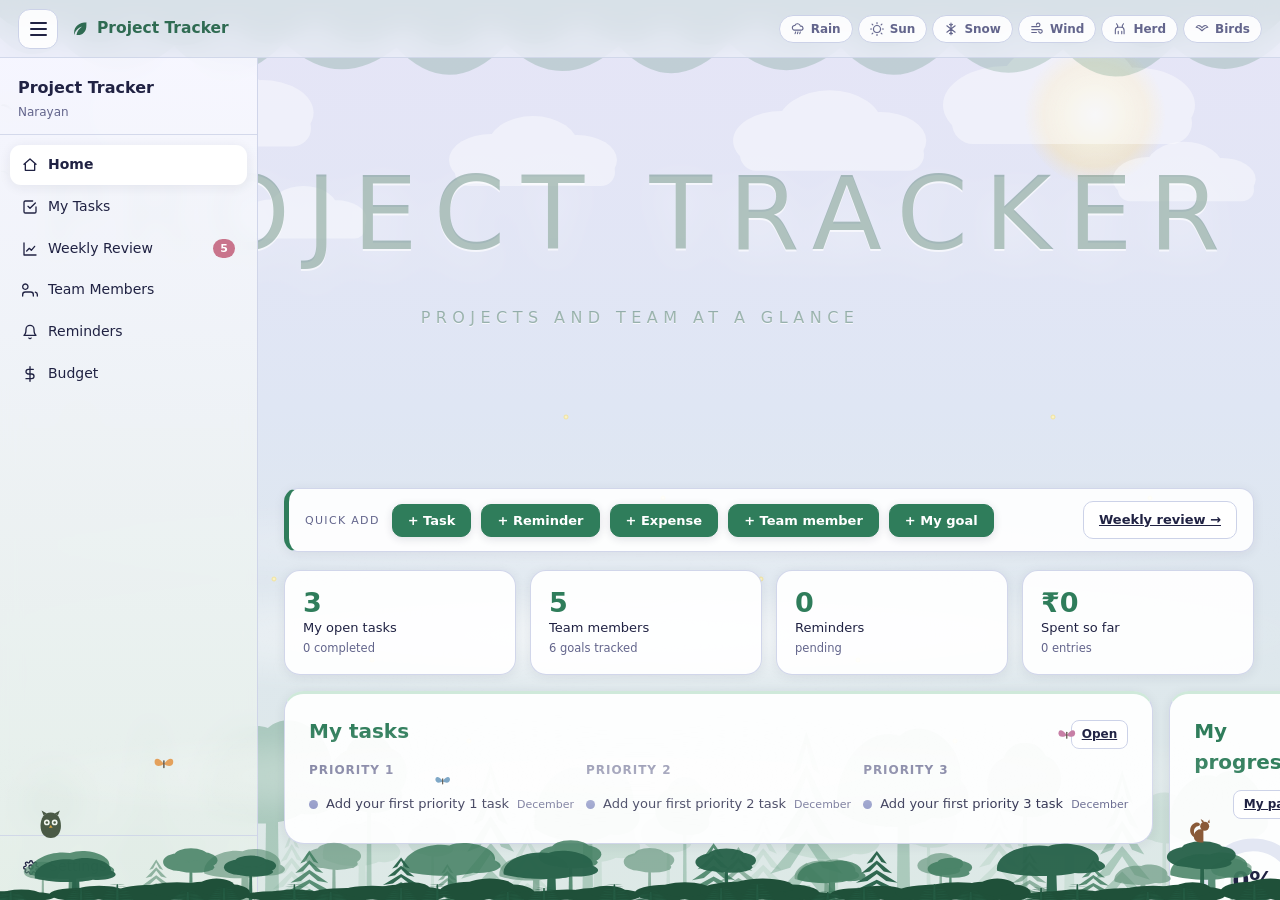
==== index.html @ 63f56897 "Initial commit: project tracker web app Co-Authored-By: Claude Opus 5 <noreply@anthropic.com>" ====
<!DOCTYPE html>
<html lang="en">
<head>
<meta charset="UTF-8">
<meta name="viewport" content="width=device-width, initial-scale=1">
<title>Project Tracker</title>
<link rel="stylesheet" href="style.css">
<link rel="stylesheet" href="sections.css">
<link rel="stylesheet" href="ambience.css">
<link rel="stylesheet" href="enhance.css">
</head>
<body>

<!-- The living forest. Everything inside is drawn by ambience.js -->
<div class="world" id="world" aria-hidden="true"></div>

<!-- The title, lettered across the sky above the treeline -->
<div class="sky-title" id="skytitle" aria-hidden="true">
  <h1 id="sky-h1">Project Tracker</h1>
  <p id="sky-sub"></p>
</div>

<!-- ===== top bar: menu on the left, weather on the right ===== -->
<header class="topbar">
  <button class="burger" id="burger" aria-label="Toggle menu">
    <span></span><span></span><span></span>
  </button>
  <span class="brand">
    <svg width="17" height="17" viewBox="0 0 24 24" fill="currentColor">
      <path d="M21 3C10 3 3 9 3 18c0 1 0 2 .3 3 1-6 5-10 11-12-4 3-7 6-8 12 8 1 14-4 14-13V3z"/>
    </svg>
    Project Tracker
  </span>
  <span class="spacer"></span>
  <div class="fxbar" id="fxbar"></div>
</header>

<!-- ===== full-screen shell: menu on the left, page on the right ===== -->
<div class="shell">
  <aside class="sidebar" id="sidebar"></aside>
  <main id="view" class="view"></main>
</div>
<div class="scrim" id="scrim"></div>

<!-- Near trees, animals and weather — drawn IN FRONT of the pages -->
<div class="foreground" id="foreground" aria-hidden="true"></div>

<script src="ambience.js"></script>
<script src="data.js"></script>
<script src="ui.js"></script>
<script src="xlsx.js"></script>
<script src="importer.js"></script>
<script src="review.js"></script>
<script src="views.js"></script>
<script src="views2.js"></script>
<script src="app.js"></script>
<script src="actions2.js"></script>
<script src="palette.js"></script>
</body>
</html>
---- style.css ----
/* ==========================================================
   Project Tracker — full-screen forest theme
   ========================================================== */

:root{
  /* sky: light purple-blue fading into forest mist */
  --sky-1:  #e6e5f7;
  --sky-2:  #dfe6f4;
  --sky-3:  #dde9e6;
  --bg-2:   #d6dbef;
  --mist:   #eef1fb;
  --card:   #ffffff;
  --ink:    #202243;
  --ink-soft:#63658c;
  --line:   #ccd2e8;
  --accent: #5f53c4;

  --leaf-1:#2f6b52; --leaf-2:#3d8163; --leaf-3:#57a07c; --leaf-4:#7cbb98;

  --shadow: 0 2px 12px rgba(32,34,67,.08);
  --lift:   0 16px 38px rgba(32,34,67,.18);
  --radius: 18px;

  --topbar-h: 58px;
  --rail: 258px;

  /* per-card palettes: bg-a, bg-b, accent */
  --c1a:#e9f6ee; --c1b:#cfe9da; --c1:#2f7d5b;
  --c2a:#e6f3f9; --c2b:#cde6f1; --c2:#256f88;
  --c3a:#fdf1e2; --c3b:#f6dfc4; --c3:#a06a24;
  --c4a:#f0ebfc; --c4b:#ded5f7; --c4:#6249c2;
  --c5a:#fdeaef; --c5b:#f7d5de; --c5:#ad4a64;
  --c6a:#f2f7e3; --c6b:#e2ecc9; --c6:#63792c;
}

*{box-sizing:border-box}
html,body{height:100%}
body{
  margin:0; overflow:hidden;              /* full-screen app: only the page area scrolls */
  font-family:"Segoe UI",system-ui,-apple-system,Arial,sans-serif;
  color:var(--ink); line-height:1.55;
  background:linear-gradient(180deg,var(--sky-1) 0%,var(--sky-2) 45%,var(--sky-3) 100%);
}

/* ==========================================================
   THE WORLD — fixed forest behind everything
   ========================================================== */
.world{position:fixed;inset:0;z-index:0;pointer-events:none;overflow:hidden}

.sunbeam{
  position:absolute;top:-18%;right:6%;width:52vw;height:52vw;border-radius:50%;
  background:radial-gradient(circle,rgba(255,251,225,.62) 0%,rgba(255,247,214,.22) 42%,transparent 68%);
  animation:breathe 15s ease-in-out infinite;
}
@keyframes breathe{0%,100%{opacity:.75;transform:scale(1)}50%{opacity:1;transform:scale(1.06)}}

.wmist{
  position:absolute;left:-30%;width:160%;pointer-events:none;
  background:radial-gradient(closest-side,rgba(255,255,255,.75),transparent 72%);
  filter:blur(9px);
}
.wmist.w1{bottom:16%;height:190px;animation:wdrift 46s linear infinite}
.wmist.w2{bottom:30%;height:130px;opacity:.62;animation:wdrift 66s linear infinite reverse}
.wmist.w3{bottom:5%; height:160px;opacity:.8; animation:wdrift 54s linear infinite reverse}
@keyframes wdrift{0%{transform:translateX(-10%)}100%{transform:translateX(10%)}}

.canopy{position:absolute;top:0;left:0;width:100%;height:190px;animation:hang 19s ease-in-out infinite}
@keyframes hang{0%,100%{transform:translateX(-10px)}50%{transform:translateX(10px)}}

.wtrees{position:absolute;bottom:0;left:0;width:100%;height:min(38vh,300px)}
.wtrees.far {opacity:.24;animation:wsway 23s ease-in-out infinite}
.wtrees.mid {opacity:.34;animation:wsway 17s ease-in-out infinite reverse}
.wtrees.near{opacity:.46;animation:wsway 29s ease-in-out infinite}
@keyframes wsway{0%,100%{transform:translateX(-11px)}50%{transform:translateX(11px)}}

.ff{
  position:absolute;width:6px;height:6px;border-radius:50%;
  background:radial-gradient(circle,#fffbdc 0%,rgba(246,226,132,.7) 45%,transparent 70%);
  animation:wfloat 19s ease-in-out infinite, wglow 4.2s ease-in-out infinite;
}
@keyframes wfloat{
  0%,100%{transform:translate(0,0)}
  25%{transform:translate(30px,-34px)}
  50%{transform:translate(-22px,-62px)}
  75%{transform:translate(-40px,-22px)}
}
@keyframes wglow{0%,100%{opacity:.10}50%{opacity:.95}}

/* ==========================================================
   TOP BAR
   ========================================================== */
.topbar{
  position:relative;z-index:30;height:var(--topbar-h);
  display:flex;align-items:center;gap:14px;padding:0 18px;
  background:rgba(240,242,252,.74);backdrop-filter:blur(12px);
  border-bottom:1px solid rgba(204,210,232,.8);
}
.burger{
  width:40px;height:40px;border-radius:12px;flex:none;
  border:1px solid var(--line);background:rgba(255,255,255,.9);
  display:flex;flex-direction:column;justify-content:center;align-items:center;gap:4px;
  cursor:pointer;transition:transform .18s ease,box-shadow .18s ease;
}
.burger:hover{transform:translateY(-2px);box-shadow:var(--shadow)}
.burger span{display:block;width:17px;height:2px;border-radius:2px;background:var(--ink);transition:transform .25s ease,opacity .25s ease}
.topbar .brand{display:flex;align-items:center;gap:8px;font-weight:700;font-size:15.5px;color:var(--leaf-1)}
.topbar .spacer{flex:1}
.topbar .hint{font-size:12px;color:var(--ink-soft)}
@media(max-width:700px){.topbar .hint{display:none}}

/* ==========================================================
   SHELL — sidebar + scrolling page, filling the viewport
   ========================================================== */
.shell{
  position:relative;z-index:20;
  height:calc(100vh - var(--topbar-h));
  display:flex;min-height:0;
}

.sidebar{
  width:var(--rail);flex:none;
  display:flex;flex-direction:column;min-height:0;
  background:linear-gradient(180deg,rgba(247,247,255,.92) 0%,rgba(228,238,232,.92) 100%);
  backdrop-filter:blur(10px);
  border-right:1px solid rgba(204,210,232,.9);
  transition:margin-left .32s cubic-bezier(.4,0,.2,1);
}
body.rail-hidden .sidebar{margin-left:calc(-1 * var(--rail))}

.sb-head{padding:18px 18px 13px;border-bottom:1px solid rgba(204,210,232,.8)}
.sb-head h2{margin:0;font-size:16px}
.sb-head p{margin:2px 0 0;font-size:12px;color:var(--ink-soft)}
.sb-nav{padding:10px;overflow-y:auto;flex:1;min-height:0}
.sb-label{font-size:11px;letter-spacing:.12em;text-transform:uppercase;color:var(--ink-soft);padding:14px 10px 6px}
.sb-link{
  display:flex;align-items:center;gap:10px;
  padding:9px 12px;border-radius:11px;margin-bottom:2px;
  color:var(--ink);text-decoration:none;font-size:14px;
  transition:background .16s ease,transform .16s ease;
}
.sb-link:hover{background:rgba(255,255,255,.95);transform:translateX(3px)}
.sb-link.active{background:#fff;box-shadow:var(--shadow);font-weight:600}
.sb-dot{width:10px;height:10px;border-radius:50%;flex:none}
.sb-foot{padding:11px;border-top:1px solid rgba(204,210,232,.8);display:flex;flex-wrap:wrap;gap:7px}

.scrim{position:fixed;inset:0;background:rgba(32,34,67,.34);opacity:0;pointer-events:none;
  transition:opacity .28s ease;z-index:25}

/* mobile: sidebar becomes a slide-over drawer */
@media(max-width:1024px){
  .sidebar{
    position:fixed;top:var(--topbar-h);left:0;bottom:0;z-index:60;margin-left:0;
    transform:translateX(-100%);transition:transform .32s cubic-bezier(.4,0,.2,1);
    box-shadow:6px 0 30px rgba(32,34,67,.16);
  }
  body.rail-hidden .sidebar{margin-left:0}
  .sidebar.open{transform:translateX(0)}
  .scrim.open{opacity:1;pointer-events:auto}
}

/* ---- the scrolling page area ---- */
#view{
  flex:1;min-width:0;overflow-y:auto;overflow-x:hidden;
  scroll-behavior:smooth;
}
.page{width:100%;padding:20px 26px 40px}
@media(max-width:700px){.page{padding:16px 14px 32px}}

/* ==========================================================
   FOREST BANNERS — used on every page, not just home
   ========================================================== */
.banner{
  position:relative;overflow:hidden;
  border:1px solid rgba(204,210,232,.9);border-radius:22px;
  box-shadow:var(--shadow);
  background:linear-gradient(170deg,rgba(255,255,255,.86) 0%,rgba(232,240,246,.86) 48%,rgba(224,240,231,.9) 100%);
}
.banner.tall{min-height:min(46vh,380px);display:flex;flex-direction:column;
  justify-content:center;align-items:center;text-align:center;padding:44px 26px 104px}
.banner.strip{padding:26px 28px 76px}

.banner h1{margin:0;font-size:clamp(28px,3.4vw,44px);font-weight:700;letter-spacing:-.01em;position:relative;z-index:6}
.banner .sub{margin:8px 0 0;color:var(--ink-soft);font-size:15px;position:relative;z-index:6}
.banner .pill{
  position:relative;z-index:6;display:inline-block;margin-bottom:13px;
  font-size:11px;letter-spacing:.14em;text-transform:uppercase;
  color:var(--leaf-1);background:rgba(255,255,255,.8);
  border:1px solid #cbe2d6;border-radius:999px;padding:5px 15px;
}
.banner-in{position:relative;z-index:6;display:flex;align-items:center;gap:20px;flex-wrap:wrap}

/* tree layers inside a banner */
.trees{position:absolute;left:0;right:0;bottom:0;width:100%;display:block}
.trees.far {opacity:.28;animation:sway 17s ease-in-out infinite}
.trees.mid {opacity:.50;animation:sway 13s ease-in-out infinite reverse}
.trees.near{opacity:.88;animation:sway 21s ease-in-out infinite}
@keyframes sway{0%,100%{transform:translateX(-8px)}50%{transform:translateX(8px)}}

.mist{position:absolute;left:-25%;width:150%;height:120px;pointer-events:none;
  background:radial-gradient(closest-side,rgba(255,255,255,.85),transparent 72%);filter:blur(6px)}
.mist.m1{bottom:36px;animation:drift 26s linear infinite}
.mist.m2{bottom:104px;height:86px;opacity:.7;animation:drift 38s linear infinite reverse}
@keyframes drift{0%{transform:translateX(-12%)}100%{transform:translateX(12%)}}

.firefly{position:absolute;width:6px;height:6px;border-radius:50%;
  background:radial-gradient(circle,#fff6c4 0%,rgba(246,224,130,.65) 45%,transparent 70%);
  animation:float 14s ease-in-out infinite, glow 3.4s ease-in-out infinite;pointer-events:none}
@keyframes float{0%,100%{transform:translate(0,0)}25%{transform:translate(22px,-26px)}
  50%{transform:translate(-16px,-46px)}75%{transform:translate(-30px,-16px)}}
@keyframes glow{0%,100%{opacity:.15}50%{opacity:.95}}

.leaf{position:absolute;top:-30px;pointer-events:none;opacity:.75;animation:fall linear infinite}
@keyframes fall{0%{transform:translateY(-30px) rotate(0deg);opacity:0}10%{opacity:.8}
  100%{transform:translateY(420px) rotate(420deg);opacity:0}}

/* ==========================================================
   IDENTITY BLOCK (lead / person header)
   ========================================================== */
.lead{
  position:relative;z-index:8;margin-top:-58px;
  background:linear-gradient(135deg,rgba(255,255,255,.96) 0%,rgba(238,247,241,.96) 100%);
  border:1px solid rgba(204,210,232,.9);border-radius:20px;
  box-shadow:var(--lift);padding:22px 26px;
  display:flex;align-items:center;gap:20px;flex-wrap:wrap;
}
.lead .ring{
  width:74px;height:74px;border-radius:50%;flex:none;
  display:flex;align-items:center;justify-content:center;
  background:linear-gradient(140deg,#d9efe3,#b9dfcc);
  color:var(--leaf-1);font-size:25px;font-weight:700;
  box-shadow:inset 0 0 0 5px rgba(255,255,255,.85);
}
.lead .who{flex:1;min-width:200px}
.lead .who h2{margin:0;font-size:26px}
.lead .who p{margin:2px 0 0;color:var(--ink-soft);font-size:14px}
.lead .stat{text-align:center;padding:0 14px}
.lead .stat b{display:block;font-size:25px;color:var(--leaf-1)}
.lead .stat span{font-size:12px;color:var(--ink-soft)}

/* ==========================================================
   SECTION HEAD
   ========================================================== */
.section-head{display:flex;align-items:baseline;gap:12px;margin:26px 0 14px;flex-wrap:wrap}
.section-head h2{margin:0;font-size:20px}
.section-head span{font-size:13px;color:var(--ink-soft)}
.section-head .spacer{flex:1}

/* ==========================================================
   TEAM ROW — five across, filling the width
   ========================================================== */
.team-row{display:grid;grid-template-columns:repeat(5,1fr);gap:16px;align-items:stretch}
@media(max-width:1180px){.team-row{grid-template-columns:repeat(3,1fr)}}
@media(max-width:680px){.team-row{grid-template-columns:repeat(2,1fr)}}

.tcard{
  position:relative;overflow:hidden;
  border:1px solid rgba(255,255,255,.85);border-radius:var(--radius);
  padding:22px 15px 18px;min-height:min(40vh,330px);
  display:flex;flex-direction:column;align-items:center;text-align:center;
  box-shadow:var(--shadow);
  transition:transform .22s cubic-bezier(.4,0,.2,1),box-shadow .22s ease;
}
.tcard:hover{transform:translateY(-7px);box-shadow:var(--lift)}
.tcard .avatar{
  width:54px;height:54px;border-radius:50%;
  display:flex;align-items:center;justify-content:center;
  font-weight:700;font-size:19px;background:rgba(255,255,255,.88);
  box-shadow:0 2px 8px rgba(32,34,67,.10);margin-bottom:11px;
}
.tcard h3{margin:0;font-size:16.5px}
.tcard .role{margin:2px 0 9px;font-size:12.5px;color:var(--ink-soft);min-height:19px}
.tcard .count{font-size:12px;color:var(--ink-soft);margin:0 0 8px}
.tcard .pills{list-style:none;margin:0 0 auto;padding:0;display:flex;flex-wrap:wrap;gap:5px;justify-content:center}
.tcard .pills li{font-size:11px;padding:3px 9px;border-radius:999px;
  background:rgba(255,255,255,.82);border:1px solid rgba(255,255,255,.9)}
.tcard .wm{position:absolute;right:-14px;bottom:-14px;opacity:.13;pointer-events:none}

/* card palettes */
.p1{background:linear-gradient(160deg,var(--c1a),var(--c1b))} .p1 .avatar,.p1 .accent{color:var(--c1)}
.p2{background:linear-gradient(160deg,var(--c2a),var(--c2b))} .p2 .avatar,.p2 .accent{color:var(--c2)}
.p3{background:linear-gradient(160deg,var(--c3a),var(--c3b))} .p3 .avatar,.p3 .accent{color:var(--c3)}
.p4{background:linear-gradient(160deg,var(--c4a),var(--c4b))} .p4 .avatar,.p4 .accent{color:var(--c4)}
.p5{background:linear-gradient(160deg,var(--c5a),var(--c5b))} .p5 .avatar,.p5 .accent{color:var(--c5)}
.p6{background:linear-gradient(160deg,var(--c6a),var(--c6b))} .p6 .avatar,.p6 .accent{color:var(--c6)}
.p1 .go-btn{--btn:var(--c1)} .p2 .go-btn{--btn:var(--c2)} .p3 .go-btn{--btn:var(--c3)}
.p4 .go-btn{--btn:var(--c4)} .p5 .go-btn{--btn:var(--c5)} .p6 .go-btn{--btn:var(--c6)}
.p1 .ring{background:linear-gradient(140deg,var(--c1a),var(--c1b));color:var(--c1)}
.p2 .ring{background:linear-gradient(140deg,var(--c2a),var(--c2b));color:var(--c2)}
.p3 .ring{background:linear-gradient(140deg,var(--c3a),var(--c3b));color:var(--c3)}
.p4 .ring{background:linear-gradient(140deg,var(--c4a),var(--c4b));color:var(--c4)}
.p5 .ring{background:linear-gradient(140deg,var(--c5a),var(--c5b));color:var(--c5)}
.p6 .ring{background:linear-gradient(140deg,var(--c6a),var(--c6b));color:var(--c6)}

/* ============ button with circular splash on the arrow ============ */
.go-btn{
  --btn:var(--accent);margin-top:13px;
  display:inline-flex;align-items:center;gap:9px;
  border:1px solid rgba(255,255,255,.9);background:rgba(255,255,255,.85);
  color:var(--btn);font-weight:600;font-size:13px;
  padding:8px 8px 8px 16px;border-radius:999px;cursor:pointer;font-family:inherit;
  transition:background .2s ease,transform .2s ease,box-shadow .2s ease;
}
.go-btn .arrow{position:relative;width:26px;height:26px;flex:none;
  display:flex;align-items:center;justify-content:center;border-radius:50%}
.go-btn .arrow::before{
  content:"";position:absolute;inset:0;border-radius:50%;background:var(--btn);
  transform:scale(0);opacity:0;
  transition:transform .34s cubic-bezier(.34,1.56,.64,1),opacity .28s ease;
}
.go-btn .arrow svg{position:relative;z-index:2;transition:transform .28s ease,stroke .28s ease}

.tcard:hover .go-btn,.pcard:hover .go-btn,.lead:hover .go-btn{background:#fff;box-shadow:0 4px 14px rgba(32,34,67,.16)}
.tcard:hover .go-btn .arrow::before,.pcard:hover .go-btn .arrow::before,
.lead:hover .go-btn .arrow::before,.go-btn:hover .arrow::before{transform:scale(1);opacity:1}
.tcard:hover .go-btn .arrow svg,.pcard:hover .go-btn .arrow svg,
.lead:hover .go-btn .arrow svg,.go-btn:hover .arrow svg{stroke:#fff;transform:translateX(2px)}

/* ==========================================================
   BUTTONS
   ========================================================== */
.btn{
  font-family:inherit;font-size:13px;font-weight:600;padding:8px 15px;border-radius:10px;
  cursor:pointer;border:1px solid var(--line);background:rgba(255,255,255,.92);color:var(--ink);
  transition:transform .16s ease,box-shadow .16s ease,background .16s ease;
}
.btn:hover{transform:translateY(-2px);box-shadow:var(--shadow)}
.btn.primary{background:var(--accent);border-color:var(--accent);color:#fff}
.btn.leaf{background:var(--leaf-1);border-color:var(--leaf-1);color:#fff}
.btn.tiny{font-size:12px;padding:4px 10px;border-radius:8px}
.btn.danger{color:#b03a55;border-color:#f0d3db}
.btn.danger:hover{background:#fdeef2}

/* ==========================================================
   PROJECT CARDS
   ========================================================== */
.proj-grid{display:grid;grid-template-columns:repeat(auto-fill,minmax(290px,1fr));gap:16px;align-items:stretch}

.pcard{
  position:relative;overflow:hidden;
  border:1px solid rgba(255,255,255,.85);border-radius:var(--radius);
  padding:20px;box-shadow:var(--shadow);min-height:210px;
  display:flex;flex-direction:column;
  transition:transform .22s cubic-bezier(.4,0,.2,1),box-shadow .22s ease;
}
.pcard:hover{transform:translateY(-5px);box-shadow:var(--lift)}
.pcard h3{margin:0 0 3px;font-size:17px}
.pcard .loc{margin:0 0 11px;font-size:12.5px;color:var(--ink-soft)}
.pcard .obj{font-size:13.5px;color:var(--ink-soft);margin:0 0 12px;flex:1}
.pcard .foot{display:flex;align-items:center;gap:8px;flex-wrap:wrap;margin-top:auto}
.pcard .wm{position:absolute;right:-18px;bottom:-18px;opacity:.10;pointer-events:none}

/* ==========================================================
   PROJECT DETAIL — two columns so the space is used
   ========================================================== */
.detail-grid{display:grid;grid-template-columns:1.55fr 1fr;gap:16px;align-items:start}
@media(max-width:900px){.detail-grid{grid-template-columns:1fr}}

.panel{
  background:rgba(255,255,255,.94);border:1px solid rgba(204,210,232,.9);
  border-radius:20px;box-shadow:var(--shadow);padding:22px 24px;
}
.panel > h3{margin:0 0 14px;font-size:15px;letter-spacing:.02em}

.field{margin-top:18px}
.field:first-child{margin-top:0}
.field > label{display:block;font-size:11px;letter-spacing:.12em;text-transform:uppercase;
  color:var(--ink-soft);margin-bottom:6px}
.field .box{background:var(--mist);border:1px solid var(--line);border-radius:12px;
  padding:12px 14px;font-size:14.5px;min-height:44px}

/* tasks */
.task{display:flex;align-items:flex-start;gap:11px;background:var(--mist);
  border:1px solid var(--line);border-radius:12px;padding:10px 12px;margin-bottom:8px;
  transition:background .18s ease}
.task:hover{background:#fff}
.task input[type=checkbox]{margin-top:4px;width:17px;height:17px;accent-color:var(--leaf-2);cursor:pointer;flex:none}
.task .txt{flex:1;font-size:14px}
.task.done .txt{text-decoration:line-through;color:var(--ink-soft)}
.task .x{border:none;background:none;color:var(--ink-soft);cursor:pointer;font-size:17px;line-height:1;padding:2px 4px}
.task .x:hover{color:#b03a55}

/* progress bar */
.bar{height:8px;border-radius:99px;background:#e3e7f3;overflow:hidden;margin:4px 0 2px}
.bar i{display:block;height:100%;border-radius:99px;
  background:linear-gradient(90deg,var(--leaf-3),var(--leaf-1));transition:width .5s cubic-bezier(.4,0,.2,1)}

/* status */
.status{display:inline-block;font-size:12px;padding:3px 12px;border-radius:999px;
  border:1px solid var(--line);background:var(--mist);color:var(--ink-soft)}
.status.s-on{background:#e7f6ee;color:#1f7a55;border-color:#c8e8d7}
.status.s-risk{background:#fff4e3;color:#96660f;border-color:#f2dfbe}
.status.s-hold{background:#fdeaef;color:#a9455f;border-color:#f4d2dc}
.status.s-plan{background:#eceff9;color:#5a63a0;border-color:#d8ddf0}
.status.s-done{background:#eaf1fb;color:#2f6398;border-color:#d2e0f2}
select.status-sel{font-family:inherit;font-size:13px;padding:7px 11px;border-radius:10px;
  border:1px solid var(--line);background:#fff;color:var(--ink);cursor:pointer}

/* ==========================================================
   EDITABLE TEXT
   ========================================================== */
[data-edit]{border-radius:7px;outline:none;cursor:text;
  transition:background .16s ease,box-shadow .16s ease}
[data-edit]:hover{background:rgba(255,255,255,.75);box-shadow:0 0 0 3px rgba(255,255,255,.75)}
[data-edit]:focus{background:#fff;box-shadow:0 0 0 2px var(--accent)}
[data-edit]:empty::before{content:attr(data-ph);color:#a0a3c4}

.editnote{display:inline-flex;align-items:center;gap:7px;font-size:12px;color:var(--ink-soft);
  background:rgba(255,255,255,.8);border:1px solid var(--line);padding:5px 12px;border-radius:999px}

/* ==========================================================
   ANIMATIONS
   ========================================================== */
.view{animation:viewIn .42s cubic-bezier(.22,.9,.3,1) both}
@keyframes viewIn{from{opacity:0;transform:translateY(16px) scale(.99)}to{opacity:1;transform:none}}
.reveal{animation:revealUp .55s cubic-bezier(.22,.9,.3,1) both}
@keyframes revealUp{from{opacity:0;transform:translateY(22px)}to{opacity:1;transform:none}}
.pop{animation:popIn .34s cubic-bezier(.34,1.56,.64,1) both}
@keyframes popIn{from{opacity:0;transform:scale(.94)}to{opacity:1;transform:none}}
.view-out{animation:viewOut .2s ease both}
@keyframes viewOut{to{opacity:0;transform:translateY(-10px) scale(.99)}}

@media (prefers-reduced-motion: reduce){*{animation:none!important;transition:none!important}}

/* ==========================================================
   MISC
   ========================================================== */
.crumb{font-size:13px;color:var(--ink-soft);margin:0 0 14px}
.crumb a{color:var(--accent);text-decoration:none}
.crumb a:hover{text-decoration:underline}
.empty{border:1.5px dashed var(--line);border-radius:var(--radius);
  background:rgba(255,255,255,.6);padding:30px;text-align:center;color:var(--ink-soft);font-size:14px}
.foot{margin-top:32px;padding-top:14px;border-top:1px solid rgba(204,210,232,.8);
  font-size:12.5px;color:var(--ink-soft);text-align:center}
.row{display:flex;gap:10px;flex-wrap:wrap;align-items:center}

/* thin scrollbar that suits the theme */
#view::-webkit-scrollbar,.sb-nav::-webkit-scrollbar{width:10px}
#view::-webkit-scrollbar-thumb,.sb-nav::-webkit-scrollbar-thumb{
  background:rgba(95,140,118,.38);border-radius:99px;border:3px solid transparent;background-clip:content-box}
#view::-webkit-scrollbar-thumb:hover,.sb-nav::-webkit-scrollbar-thumb:hover{background:rgba(95,140,118,.62);background-clip:content-box}
#view::-webkit-scrollbar-track,.sb-nav::-webkit-scrollbar-track{background:transparent}
---- sections.css ----
/* ==========================================================
   Project Tracker — styles for My Tasks, Team, Reminders,
   Budget, Settings and the storage warning.
   Loaded after style.css.
   ========================================================== */

/* ---------- warning banner ---------- */
.warnbar{
  position:fixed;left:0;right:0;bottom:0;z-index:999;
  display:flex;align-items:flex-start;gap:14px;padding:14px 18px;
  background:linear-gradient(180deg,#fff3f5,#ffe6ec);
  border-top:2px solid #e08099;
  box-shadow:0 -8px 26px rgba(32,34,67,.16);
  font-size:13.5px;color:#7d2740;
}
.wb-icon{font-size:20px;line-height:1;flex:none}
.wb-text{flex:1;line-height:1.5}
.wb-x{border:none;background:none;font-size:22px;line-height:1;cursor:pointer;color:#a9455f;padding:0 6px}
body.has-warn .shell{height:calc(100vh - var(--topbar-h) - 92px)}

.errbar{
  position:fixed;left:0;right:0;bottom:0;z-index:1000;
  display:flex;align-items:flex-start;gap:14px;padding:14px 18px;
  background:linear-gradient(180deg,#fff6ea,#ffeed6);
  border-top:2px solid #d9a25c;
  box-shadow:0 -8px 26px rgba(32,34,67,.16);
  font-size:13.5px;color:#7a5216;
}
.errbar .wb-x{color:#8a5c1b}

.warn-inline{color:#a9455f;background:#fdeef2;border:1px solid #f4d2dc;
  border-radius:10px;padding:10px 12px;font-size:13px;margin:12px 0 0}
.ok-inline{color:#1f7a55;background:#e7f6ee;border:1px solid #c8e8d7;
  border-radius:10px;padding:10px 12px;font-size:13px;margin:12px 0 0}

/* ---------- summary tiles ---------- */
.tiles{display:grid;grid-template-columns:repeat(auto-fit,minmax(190px,1fr));gap:14px;margin:16px 0 4px}
.tile{
  background:rgba(255,255,255,.92);border:1px solid rgba(204,210,232,.9);
  border-radius:16px;padding:16px 18px;box-shadow:var(--shadow);
  text-decoration:none;color:inherit;display:block;
  transition:transform .18s ease,box-shadow .18s ease;
}
a.tile:hover{transform:translateY(-4px);box-shadow:var(--lift)}
.tile b{display:block;font-size:27px;color:var(--leaf-1);line-height:1.15}
.tile span{display:block;font-size:13px;color:var(--ink)}
.tile em{display:block;font-style:normal;font-size:11.5px;color:var(--ink-soft);margin-top:2px}

/* ---------- home summary panels ---------- */
.summary-grid{display:grid;grid-template-columns:1.4fr 1fr 1fr;gap:16px;margin-top:16px;align-items:start}
@media(max-width:1100px){.summary-grid{grid-template-columns:1fr 1fr}}
@media(max-width:760px){.summary-grid{grid-template-columns:1fr}}

.mini-cols{display:grid;grid-template-columns:repeat(3,1fr);gap:12px}
@media(max-width:620px){.mini-cols{grid-template-columns:1fr}}
.mini-col h4{margin:0 0 8px;font-size:12px;letter-spacing:.08em;text-transform:uppercase;color:var(--ink-soft)}
.mini-row{display:flex;align-items:center;gap:8px;padding:7px 0;
  border-bottom:1px dashed rgba(204,210,232,.8);font-size:13px}
.mini-row:last-child{border-bottom:none}
.mini-row .t{flex:1;min-width:0;overflow:hidden;text-overflow:ellipsis;white-space:nowrap}
.mini-row .m{font-size:11px;color:var(--ink-soft);flex:none}
.dot{width:9px;height:9px;border-radius:50%;flex:none;background:#b9c0d8}
.dot.s-on{background:#3d9c73}
.dot.s-plan{background:#8b93c4}
.dot.s-done{background:#4f86c0}
.dot.s-risk{background:#d2a13f}
.muted{color:var(--ink-soft);font-size:13px}

/* ==========================================================
   FIX: decoration must never intercept clicks.
   The tree silhouettes sit over the button row inside a strip
   banner, which made "+ Add ..." buttons unclickable.
   ========================================================== */
.trees,.canopy,.wtrees,.mist,.leaf,.firefly,.ff,.sunbeam,.wmist,.wm{
  pointer-events:none !important;
}
.banner-in{position:relative;z-index:8}
.banner .btn,
.banner .go-btn,
.banner select,
.banner input,
.banner a,
.banner [data-edit]{position:relative;z-index:9}

/* ==========================================================
   A COLOUR PER PAGE
   Each page sets --pg (accent) and --pg-a/--pg-b (banner wash).
   ========================================================== */
.page{--pg:#2f7d5b;--pg-a:#e9f6ee;--pg-b:#cfe9da}
.page.t-home  {--pg:#2f7d5b;--pg-a:#e9f6ee;--pg-b:#cfe9da}  /* forest green */
.page.t-tasks {--pg:#a06a24;--pg-a:#fdf3e6;--pg-b:#f6e0c8}  /* amber  */
.page.t-team  {--pg:#256f88;--pg-a:#e7f4fa;--pg-b:#cde7f2}  /* teal   */
.page.t-rem   {--pg:#6249c2;--pg-a:#f1ecfc;--pg-b:#ded5f7}  /* violet */
.page.t-budget{--pg:#ad4a64;--pg-a:#fdecf0;--pg-b:#f7d7df}  /* rose   */
.page.t-set   {--pg:#63792c;--pg-a:#f3f8e6;--pg-b:#e3edcb}  /* olive  */

.page .banner{
  background:linear-gradient(170deg,rgba(255,255,255,.9) 0%,
             var(--pg-a) 46%, var(--pg-b) 100%);
}
.page .banner h1{color:var(--pg)}
.page .banner .pill{color:var(--pg);border-color:var(--pg-b)}
.page .tile b{color:var(--pg)}
.page .section-head h2{color:var(--pg)}
.page .stat b{color:var(--pg)}
.page .bar i{background:linear-gradient(90deg,var(--pg-b),var(--pg))}
.page .panel{border-top:3px solid var(--pg-b)}

/* ==========================================================
   TOOLBAR — the action row under every banner.
   Deliberately kept out of the banner so no decoration can
   ever sit over the buttons.
   ========================================================== */
.toolbar{
  display:flex;align-items:center;gap:10px;flex-wrap:wrap;
  margin:14px 0 18px;padding:12px 16px;
  background:rgba(255,255,255,.9);
  border:1px solid rgba(204,210,232,.9);
  border-left:5px solid var(--pg);
  border-radius:14px;box-shadow:var(--shadow);
  position:relative;z-index:12;
}
.toolbar .spacer{flex:1}
.tb-label{font-size:11px;letter-spacing:.12em;text-transform:uppercase;
  color:var(--ink-soft);margin-right:2px}

/* the page-coloured action button */
.btn.go{
  background:var(--pg);border-color:var(--pg);color:#fff;
  box-shadow:0 2px 8px rgba(32,34,67,.14);
}
.btn.go:hover{filter:brightness(1.08);transform:translateY(-2px)}

/* newly created rows glow briefly so they are easy to spot */
.flash{animation:flashIn 2.1s ease-out both}
@keyframes flashIn{
  0%   {background:#fff6cf;box-shadow:0 0 0 3px #f0dd94}
  60%  {background:#fffdf3;box-shadow:0 0 0 3px rgba(240,221,148,.35)}
  100% {background:inherit;box-shadow:none}
}

/* newly created rows glow briefly so they are easy to spot */
.flash{animation:flashIn 2.1s ease-out both}
@keyframes flashIn{
  0%   {background:#fff6cf;box-shadow:0 0 0 3px #f0dd94}
  60%  {background:#fffdf3;box-shadow:0 0 0 3px rgba(240,221,148,.35)}
  100% {background:inherit;box-shadow:none}
}

/* ---------- avatar ring + stat, used inside banners ---------- */
.ring{
  width:72px;height:72px;border-radius:50%;flex:none;
  display:flex;align-items:center;justify-content:center;
  font-size:24px;font-weight:700;
  background:linear-gradient(140deg,#d9efe3,#b9dfcc);color:var(--leaf-1);
  box-shadow:inset 0 0 0 5px rgba(255,255,255,.85);
}
.stat{text-align:center;padding:0 14px;flex:none}
.stat b{display:block;font-size:25px;line-height:1.2;color:var(--leaf-1)}
.stat span{display:block;font-size:12px;color:var(--ink-soft)}

/* ---------- donut meter ---------- */
.donut{flex:none}
.donut-arc{transition:stroke-dashoffset .7s cubic-bezier(.4,0,.2,1)}

/* ---------- My Tasks: three priority columns ---------- */
.cols{display:grid;grid-template-columns:repeat(3,1fr);gap:16px;margin-top:18px;align-items:start}
@media(max-width:980px){.cols{grid-template-columns:1fr}}

.col{border:1px solid rgba(255,255,255,.85);border-radius:20px;
  box-shadow:var(--shadow);overflow:hidden;display:flex;flex-direction:column}
.col-head{display:flex;align-items:center;gap:10px;padding:16px 18px;
  background:rgba(255,255,255,.55);border-bottom:1px solid rgba(255,255,255,.9)}
.col-head h3{margin:0;font-size:16px}
.col-head p{margin:2px 0 0;font-size:12px;color:var(--ink-soft)}
.col-head .btn{margin-left:auto}
.col-body{padding:14px;display:flex;flex-direction:column;gap:10px;min-height:120px}

.task-card{
  background:rgba(255,255,255,.94);border:1px solid rgba(204,210,232,.85);
  border-radius:14px;padding:12px 13px;box-shadow:0 1px 5px rgba(32,34,67,.06);
  transition:transform .18s ease,box-shadow .18s ease,opacity .25s ease;
}
.task-card:hover{transform:translateY(-3px);box-shadow:var(--shadow)}
.task-card.is-done{opacity:.62}
.task-card.is-done .tc-name{text-decoration:line-through;color:var(--ink-soft)}
.tc-top,.tc-bot{display:flex;align-items:center;gap:7px;flex-wrap:wrap}
.tc-bot{margin-top:9px}
.tc-name{margin:9px 0 0;font-size:14.5px;line-height:1.4}
.tc-top .spacer,.tc-bot .spacer{flex:1}

.mini-sel{font-family:inherit;font-size:11.5px;padding:3px 7px;border-radius:8px;
  border:1px solid var(--line);background:#fff;color:var(--ink-soft);cursor:pointer;max-width:120px}
.x{border:none;background:none;color:var(--ink-soft);cursor:pointer;
  font-size:17px;line-height:1;padding:2px 5px;border-radius:6px}
.x:hover{color:#b03a55;background:#fdeef2}

/* ---------- check-ins ---------- */
.checkin-open{border-left:5px solid var(--leaf-2)}
details.past{background:rgba(255,255,255,.9);border:1px solid rgba(204,210,232,.9);
  border-radius:14px;padding:12px 16px;margin-bottom:10px;box-shadow:var(--shadow)}
details.past summary{cursor:pointer;font-size:14px;list-style:none;
  display:flex;gap:10px;align-items:baseline}
details.past summary::-webkit-details-marker{display:none}
details.past summary::before{content:"\25B8";color:var(--ink-soft);display:inline-block;transition:transform .2s ease}
details.past[open] summary::before{transform:rotate(90deg)}
details.past[open]{padding-bottom:18px}

/* ---------- performance notes ---------- */
.panel.good{border-left:5px solid #3d9c73}
.panel.bad{border-left:5px solid #c9748c}
.note-row{display:flex;align-items:flex-start;gap:11px;background:var(--mist);
  border:1px solid var(--line);border-radius:12px;padding:10px 12px;margin-bottom:8px}
.note-row .when{font-size:11px;color:var(--ink-soft);flex:none;padding-top:3px;min-width:74px}
.note-row .txt{flex:1;font-size:14px;min-height:20px}

.comment{display:flex;align-items:flex-start;gap:10px;background:var(--mist);
  border:1px solid var(--line);border-radius:12px;padding:9px 11px;margin-bottom:7px}
.comment .when{font-size:11px;color:var(--ink-soft);flex:none;padding-top:3px;min-width:74px}
.comment .txt{flex:1;font-size:13.5px;min-height:19px}

/* ---------- tables: reminders and budget ---------- */
.table-wrap{overflow-x:auto;border-radius:14px}
.grid-table{width:100%;border-collapse:collapse;font-size:13.5px;min-width:640px}
.grid-table th{text-align:left;font-size:11px;letter-spacing:.1em;text-transform:uppercase;
  color:var(--ink-soft);font-weight:600;padding:10px 12px;
  border-bottom:1px solid var(--line);white-space:nowrap}
.grid-table td{padding:9px 12px;border-bottom:1px solid rgba(204,210,232,.6);vertical-align:middle}
.grid-table tbody tr{transition:background .16s ease}
.grid-table tbody tr:hover{background:rgba(255,255,255,.85)}
.grid-table tr.is-done{opacity:.6}
.grid-table tr.is-done td:nth-child(3){text-decoration:line-through}
.grid-table tr.is-late td:nth-child(2){color:#a9455f;font-weight:600}
.grid-table .num{text-align:right}
.grid-table tfoot th{border-top:2px solid var(--line);border-bottom:none;
  font-size:13px;text-transform:none;letter-spacing:0;color:var(--ink)}
.grid-table input[type=checkbox]{width:16px;height:16px;accent-color:var(--leaf-2);cursor:pointer}

.head-chip{display:inline-flex;align-items:center;gap:4px;font-size:12.5px;
  background:var(--mist);border:1px solid var(--line);
  padding:4px 6px 4px 12px;border-radius:999px}

/* ---------- settings: import form ---------- */
#imp-text{width:100%;font-family:Consolas,"Courier New",monospace;font-size:12.5px;
  border:1px solid var(--line);border-radius:12px;padding:11px 13px;
  background:var(--mist);color:var(--ink);resize:vertical}
#imp-text:focus{outline:none;box-shadow:0 0 0 2px var(--accent);background:#fff}
#imp-file{font-size:13px}
.panel > h3{margin:0 0 12px;font-size:15px}
---- ambience.css ----
/* ==========================================================
   Living forest
   .world      — sky, distant trees      (behind the pages)
   .foreground — near trees, animals,
                 weather                 (IN FRONT of the pages)
   Both are pure decoration and never take a click.
   ========================================================== */

.world, .world *,
.foreground, .foreground *{pointer-events:none !important}

.world{position:fixed;inset:0;z-index:0;overflow:hidden}

/* the foreground sits above the page content but below the top bar */
.foreground{position:fixed;inset:0;z-index:24;overflow:hidden}

/* ---------- sky tints ---------- */
.tint{position:absolute;inset:0;opacity:0;transition:opacity 1.4s ease}
.tint.rain{background:linear-gradient(180deg,rgba(72,88,112,.52),rgba(58,76,98,.34))}
.tint.snow{background:linear-gradient(180deg,rgba(214,228,244,.44),rgba(238,246,255,.26))}
.tint.sun {background:linear-gradient(180deg,rgba(255,238,182,.40),rgba(255,216,150,.14))}
body.fx-rain .tint.rain{opacity:1}
body.fx-snow .tint.snow{opacity:1}
body.fx-sun  .tint.sun {opacity:1}

.scene{transition:filter 1.4s ease}
body.fx-rain .scene,
body.fx-rain .fg-scene{filter:saturate(.6) brightness(.68)}
body.fx-snow .scene,
body.fx-snow .fg-scene{filter:saturate(.6) brightness(1.06)}
body.fx-sun  .scene,
body.fx-sun  .fg-scene{filter:saturate(1.2) brightness(1.12)}
.fg-scene{transition:filter 1.4s ease}

/* ==========================================================
   SUN
   ========================================================== */
.sun-orb{
  position:absolute;top:5%;right:9%;width:140px;height:140px;border-radius:50%;
  background:radial-gradient(circle,#FFFDF0 0%,#FFF3C4 30%,rgba(255,226,150,.7) 52%,transparent 72%);
  opacity:.5;animation:pulse 12s ease-in-out infinite;
}
@keyframes pulse{0%,100%{transform:scale(1);opacity:.45}50%{transform:scale(1.1);opacity:.7}}
body.fx-sun .sun-orb{opacity:1;width:190px;height:190px;filter:brightness(1.3)}

.rays{
  position:absolute;top:-16%;right:0;width:96vw;height:126vh;opacity:0;
  transition:opacity 1.4s ease;transform-origin:top right;
  background:repeating-linear-gradient(100deg,
    rgba(255,248,214,.55) 0px,rgba(255,248,214,.55) 26px,
    transparent 26px,transparent 88px);
  mask-image:linear-gradient(196deg,#000 0%,rgba(0,0,0,.5) 40%,transparent 70%);
  -webkit-mask-image:linear-gradient(196deg,#000 0%,rgba(0,0,0,.5) 40%,transparent 70%);
  animation:raysway 18s ease-in-out infinite;
}
body.fx-sun .rays{opacity:1}
@keyframes raysway{0%,100%{transform:rotate(0deg)}50%{transform:rotate(1.8deg)}}

/* a warm bloom over everything when the sun is out */
.bloom{position:absolute;inset:0;opacity:0;transition:opacity 1.4s ease;
  background:radial-gradient(120% 90% at 88% 2%,rgba(255,244,200,.62),transparent 62%)}
body.fx-sun .bloom{opacity:1}

/* ==========================================================
   CLOUDS  (drift always, darken and thicken for the storm)
   ========================================================== */
.cloud{position:absolute;opacity:.5;animation:cloudDrift linear infinite;
  transition:opacity 1.4s ease,filter 1.4s ease}
@keyframes cloudDrift{from{transform:translateX(-32vw)}to{transform:translateX(122vw)}}
body.fx-rain .cloud{opacity:.96;filter:brightness(.4) saturate(.4)}
body.fx-snow .cloud{opacity:.85;filter:brightness(1.05) saturate(.3)}
body.fx-sun  .cloud{opacity:.22}

/* extra low storm deck, only in rain */
.storm-deck{position:absolute;top:0;left:0;width:100%;height:34vh;opacity:0;
  transition:opacity 1.2s ease;
  background:linear-gradient(180deg,rgba(46,56,72,.92),rgba(62,74,92,.45) 60%,transparent)}
body.fx-rain .storm-deck{opacity:1}

/* clouds that hang in one place, breathing */
.cloud.hover{animation:cloudHover ease-in-out infinite;animation-duration:26s;opacity:.42}
@keyframes cloudHover{
  0%,100%{transform:translate(0,0) scale(1)}
  50%    {transform:translate(14px,-9px) scale(1.03)}
}
body.fx-rain .cloud.hover{opacity:.9;filter:brightness(.42) saturate(.35)}
body.fx-sun  .cloud.hover{opacity:.2}

/* ==========================================================
   THE TITLE, WRITTEN ACROSS THE SKY
   ========================================================== */
.sky-title{
  position:fixed;top:15vh;left:0;right:0;z-index:5;
  text-align:center;pointer-events:none;
  opacity:0;transform:translateY(14px);
  transition:opacity .8s ease,transform .8s ease;
}
body.home:not(.scrolled) .sky-title{opacity:1;transform:none}

.sky-title h1{
  margin:0;
  font-size:clamp(40px,8vw,104px);
  font-weight:300;letter-spacing:.16em;text-transform:uppercase;
  color:rgba(38,92,70,.34);
  text-shadow:0 2px 0 rgba(255,255,255,.62), 0 14px 40px rgba(255,255,255,.5);
  animation:skyDrift 22s ease-in-out infinite;
}
.sky-title p{
  margin:12px 0 0;font-size:clamp(12px,1.5vw,16px);
  letter-spacing:.34em;text-transform:uppercase;
  color:rgba(38,92,70,.42);
  text-shadow:0 1px 0 rgba(255,255,255,.7);
}
@keyframes skyDrift{0%,100%{transform:translateX(-8px)}50%{transform:translateX(8px)}}

body.fx-rain .sky-title h1,
body.fx-rain .sky-title p{color:rgba(226,238,252,.62);text-shadow:0 2px 18px rgba(20,30,44,.6)}
body.fx-sun  .sky-title h1{color:rgba(150,110,40,.32)}

/* the transparent space on the home page that lets the sky show through */
.sky-gap{height:44vh;min-height:250px}

/* ==========================================================
   MIST
   ========================================================== */
.mistband{position:absolute;left:-25%;width:150%;
  background:radial-gradient(closest-side,rgba(255,255,255,.7),transparent 72%);filter:blur(9px)}
.mistband.b1{bottom:20%;height:170px;animation:mdrift 52s linear infinite}
.mistband.b2{bottom:33%;height:120px;opacity:.55;animation:mdrift 74s linear infinite reverse}
.mistband.b3{bottom:6%; height:140px;opacity:.75;animation:mdrift 61s linear infinite reverse}
@keyframes mdrift{0%{transform:translateX(-9%)}100%{transform:translateX(9%)}}

/* ==========================================================
   TREE LAYERS
   ========================================================== */
.layer{position:absolute;left:0;bottom:0;width:100%;transform-origin:bottom center}
.layer.far {opacity:.28;animation:sway1 26s ease-in-out infinite}
.layer.mid {opacity:.44;animation:sway2 19s ease-in-out infinite}
.layer.fgedge.back{opacity:.62;animation:sway2 30s ease-in-out infinite}
.layer.fgedge.mid2{opacity:.82;animation:sway1 25s ease-in-out infinite reverse}
.layer.fgnear{opacity:.96;animation:sway1 21s ease-in-out infinite}
.layer.fgfloor{opacity:1}
@keyframes sway1{0%,100%{transform:translateX(-10px)}50%{transform:translateX(10px)}}
@keyframes sway2{0%,100%{transform:translateX(9px)}50%{transform:translateX(-9px)}}

/* --- WIND: the trees really lean --- */
@keyframes gust1{
  0%,100%{transform:translateX(-14px) skewX(0deg)}
  35%    {transform:translateX(16px)  skewX(-3.2deg)}
  60%    {transform:translateX(8px)   skewX(-1.4deg)}
  80%    {transform:translateX(20px)  skewX(-4deg)}
}
@keyframes gust2{
  0%,100%{transform:translateX(12px) skewX(0deg)}
  40%    {transform:translateX(-16px) skewX(3.4deg)}
  75%    {transform:translateX(-22px) skewX(4.4deg)}
}
body.fx-wind .layer.far        {animation:gust1 4.2s ease-in-out infinite}
body.fx-wind .layer.mid        {animation:gust2 3.4s ease-in-out infinite}
body.fx-wind .layer.fgedge.back{animation:gust2 3.6s ease-in-out infinite}
body.fx-wind .layer.fgedge.mid2{animation:gust1 3.1s ease-in-out infinite}
body.fx-wind .layer.fgnear     {animation:gust1 2.7s ease-in-out infinite}
body.fx-wind .layer.fgfloor    {animation:gust2 2.2s ease-in-out infinite}
body.fx-wind .canopy-top       {animation:gust2 3.1s ease-in-out infinite}

.canopy-top{position:absolute;top:0;left:0;width:100%;transform-origin:top center;
  animation:hang 22s ease-in-out infinite}
@keyframes hang{0%,100%{transform:translateX(-12px) rotate(-.25deg)}50%{transform:translateX(12px) rotate(.25deg)}}

/* ==========================================================
   FIREFLIES
   ========================================================== */
.ffly{position:absolute;width:6px;height:6px;border-radius:50%;
  background:radial-gradient(circle,#FFFBDC 0%,rgba(246,226,132,.72) 45%,transparent 70%);
  animation:ffloat 22s ease-in-out infinite, fglow 4.6s ease-in-out infinite}
@keyframes ffloat{
  0%,100%{transform:translate(0,0)}
  25%{transform:translate(34px,-40px)}
  50%{transform:translate(-26px,-72px)}
  75%{transform:translate(-46px,-26px)}
}
@keyframes fglow{0%,100%{opacity:.08}50%{opacity:.95}}
body.fx-sun .ffly{opacity:0;transition:opacity 1s ease}

/* ==========================================================
   WILDLIFE
   ========================================================== */
.critter{position:absolute;will-change:transform}
.bob,.leg,.perch,.wing,.wingL,.wingR,.ear,.shake,.tail{transform-box:fill-box}

.walker{bottom:var(--b,10px);left:-16vw;animation:strollRight linear infinite}
.walker.leftward{left:auto;right:-16vw;animation-name:strollLeft}
@keyframes strollRight{0%{transform:translateX(0)}100%{transform:translateX(134vw)}}
@keyframes strollLeft {0%{transform:translateX(0) scaleX(-1)}100%{transform:translateX(-134vw) scaleX(-1)}}

.bob{animation:bobby 1.6s ease-in-out infinite}
@keyframes bobby{0%,100%{transform:translateY(0)}50%{transform:translateY(-2.5px)}}

.leg{transform-origin:top center;animation:step 1.05s ease-in-out infinite}
.leg.b{animation-delay:-.52s}
@keyframes step{0%,100%{transform:rotate(10deg)}50%{transform:rotate(-10deg)}}

/* the herd is running, not strolling */
.run .leg{animation-duration:.42s}
.run .leg.b{animation-delay:-.21s}
.run .bob{animation-duration:.62s}
.run .tail{animation-duration:.7s}

/* the elephant sways and flaps as it walks */
.shake{animation:sway-body 2.2s ease-in-out infinite;transform-origin:bottom center}
@keyframes sway-body{0%,100%{transform:rotate(-1.4deg) translateY(0)}50%{transform:rotate(1.4deg) translateY(-2px)}}
.ear{transform-origin:left center;animation:earflap 1.5s ease-in-out infinite}
@keyframes earflap{0%,100%{transform:rotate(0deg) scaleX(1)}50%{transform:rotate(-11deg) scaleX(.82)}}
.trunk{transform-origin:top center;animation:trunkswing 3.1s ease-in-out infinite}
@keyframes trunkswing{0%,100%{transform:rotate(-7deg)}50%{transform:rotate(9deg)}}
.tail{transform-origin:top center;animation:tailswish 1.9s ease-in-out infinite}
@keyframes tailswish{0%,100%{transform:rotate(-9deg)}50%{transform:rotate(9deg)}}

.perch{animation:breathe2 5s ease-in-out infinite;transform-origin:bottom center}
@keyframes breathe2{0%,100%{transform:scale(1)}50%{transform:scale(1.035)}}

.flutter{animation:flit 26s ease-in-out infinite}
@keyframes flit{
  0%,100%{transform:translate(0,0) rotate(-4deg)}
  25%{transform:translate(46px,-38px) rotate(6deg)}
  50%{transform:translate(14px,-74px) rotate(-6deg)}
  75%{transform:translate(-40px,-30px) rotate(5deg)}
}
.wingL,.wingR{transform-origin:right center;animation:flap .32s ease-in-out infinite alternate}
.wingR{transform-origin:left center}
@keyframes flap{to{transform:scaleX(.35)}}

/* ---------- birds ---------- */
.bird{position:absolute;animation:glide linear infinite}
@keyframes glide{
  0%  {transform:translate(-16vw,0)}
  35% {transform:translate(28vw,-34px)}
  70% {transform:translate(72vw,14px)}
  100%{transform:translate(124vw,-10px)}
}
@keyframes glideBack{
  0%  {transform:translate(16vw,0) scaleX(-1)}
  40% {transform:translate(-30vw,26px) scaleX(-1)}
  100%{transform:translate(-124vw,-16px) scaleX(-1)}
}
.bird.back{animation-name:glideBack;left:auto;right:0}
.bird .wing{transform-origin:center;animation:wingbeat 1.05s ease-in-out infinite}
@keyframes wingbeat{0%,100%{transform:scaleY(1)}50%{transform:scaleY(.26)}}

.flock{position:absolute;inset:0;opacity:0;transition:opacity .9s ease}
body.fx-birds .flock{opacity:1}

.herd{position:absolute;left:0;bottom:0;width:100%;height:220px;
  opacity:0;transition:opacity .9s ease}
body.fx-herd .herd{opacity:1}

/* ==========================================================
   WEATHER PARTICLES  (in the foreground, so they read clearly)
   ========================================================== */
.weather{position:absolute;inset:0;opacity:0;transition:opacity .8s ease}
body.fx-rain .weather.rain{opacity:1}
body.fx-snow .weather.snow{opacity:1}
body.fx-wind .weather.wind{opacity:1}

/* individual drops */
.drop{
  position:absolute;top:-12%;width:2px;border-radius:99px;
  background:linear-gradient(rgba(226,240,255,0),rgba(226,240,255,.95));
  animation:fall-rain linear infinite;
}
@keyframes fall-rain{
  0%  {transform:translate(0,0);opacity:0}
  6%  {opacity:1}
  100%{transform:translate(-90px,116vh);opacity:.4}
}

/* a moving sheet of rain so it reads as heavy weather */
.rain-sheet{
  position:absolute;inset:-20%;opacity:.5;
  background:repeating-linear-gradient(74deg,
    rgba(220,236,255,.34) 0px,rgba(220,236,255,.34) 1.5px,
    transparent 1.5px,transparent 9px);
  animation:sheet .42s linear infinite;
}
@keyframes sheet{from{transform:translate(0,0)}to{transform:translate(-90px,300px)}}

.splash{position:absolute;bottom:8px;width:22px;height:7px;border-radius:50%;
  border:1.6px solid rgba(214,234,255,.85);border-top:none;
  animation:ripple 1.5s ease-out infinite;opacity:0}
@keyframes ripple{0%{transform:scale(.2);opacity:.9}100%{transform:scale(2.2);opacity:0}}

/* ---------- thunderstorm ---------- */
.flash{position:absolute;inset:0;background:#EAF2FF;opacity:0;mix-blend-mode:screen}
body.fx-rain .flash{animation:strike 9s linear infinite}
@keyframes strike{
  0%,100%{opacity:0}
  70%{opacity:0}
  71%{opacity:.85}
  73%{opacity:.05}
  75%{opacity:.7}
  78%{opacity:0}
}
.bolt{position:absolute;top:0;opacity:0}
body.fx-rain .bolt{animation:boltshow 9s linear infinite}
@keyframes boltshow{
  0%,100%{opacity:0}
  70.5%{opacity:0}
  71.5%{opacity:.95}
  74%{opacity:0}
  75.5%{opacity:.8}
  77.5%{opacity:0}
}

/* ---------- snow ---------- */
.flake{position:absolute;top:-8%;border-radius:50%;background:#fff;
  box-shadow:0 0 6px rgba(255,255,255,.95);animation:fall-snow linear infinite}
@keyframes fall-snow{
  0%  {transform:translateY(0) translateX(0) rotate(0);opacity:0}
  10% {opacity:.95}
  100%{transform:translateY(114vh) translateX(70px) rotate(300deg);opacity:.25}
}

/* ---------- leaves on the wind ---------- */
.blown{position:absolute;animation:blow linear infinite}
@keyframes blow{
  0%  {transform:translate(-14vw,0) rotate(0);opacity:0}
  10% {opacity:.95}
  50% {transform:translate(48vw,-70px) rotate(340deg)}
  100%{transform:translate(120vw,30px) rotate(720deg);opacity:.2}
}

/* ==========================================================
   THE BUTTONS
   ========================================================== */
.fxbar{display:flex;align-items:center;gap:5px;flex-wrap:wrap;justify-content:flex-end}
.fxbtn{
  display:inline-flex;align-items:center;gap:6px;
  font-family:inherit;font-size:12px;font-weight:600;
  padding:6px 11px;border-radius:999px;cursor:pointer;
  border:1px solid var(--line);background:rgba(255,255,255,.9);color:var(--ink-soft);
  transition:transform .16s ease,box-shadow .16s ease,background .2s ease,color .2s ease;
}
.fxbtn:hover{transform:translateY(-2px);box-shadow:var(--shadow);color:var(--ink)}
.fxbtn svg{flex:none}
.fxbtn.on{color:#fff;border-color:transparent;box-shadow:0 3px 10px rgba(32,34,67,.20)}
.fxbtn.on[data-fx="rain"] {background:#4A6A93}
.fxbtn.on[data-fx="sun"]  {background:#E0A233}
.fxbtn.on[data-fx="snow"] {background:#7EA6C9}
.fxbtn.on[data-fx="wind"] {background:#6E9C86}
.fxbtn.on[data-fx="herd"] {background:#8A6A45}
.fxbtn.on[data-fx="birds"]{background:#4F7D68}

@media(max-width:1180px){.fxbtn span{display:none}.fxbtn{padding:7px 9px}}
@media(max-width:640px){.fxbar{max-width:190px;overflow-x:auto}}

/* the page banners keep only a whisper of their own tree line now */
.banner .trees.far {opacity:.12}
.banner .trees.mid {opacity:.22}
.banner .trees.near{opacity:.40}

@media (prefers-reduced-motion: reduce){
  .world *,.foreground *{animation:none !important}
}
---- enhance.css ----
/* ==========================================================
   Project Tracker — the newer pieces
   Toasts, modal, importer, jump box, weekly review,
   task dates, drag and drop, filters, printing.
   Uses the same colours and radii as style.css.
   ========================================================== */

/* ==========================================================
   TOASTS
   ========================================================== */
.toasts{
  position:fixed;left:50%;bottom:26px;transform:translateX(-50%);
  z-index:1100;display:flex;flex-direction:column;gap:9px;align-items:center;
  pointer-events:none;
}
.toast{
  pointer-events:auto;display:flex;align-items:center;gap:12px;
  background:#232649;color:#fff;border-radius:13px;
  padding:11px 12px 11px 17px;font-size:13.5px;
  box-shadow:0 14px 34px rgba(24,26,54,.32);
  animation:toastIn .26s cubic-bezier(.2,.9,.3,1.2) both;
  max-width:min(92vw,520px);
}
.toast.warn{background:#8a5a12}
.toast.out{animation:toastOut .2s ease both}
@keyframes toastIn{from{opacity:0;transform:translateY(16px) scale(.96)}to{opacity:1;transform:none}}
@keyframes toastOut{to{opacity:0;transform:translateY(10px) scale(.97)}}
.toast .tx{flex:1;min-width:0}
.toast-undo{
  background:rgba(255,255,255,.16);color:#fff;border:none;cursor:pointer;
  font:inherit;font-weight:600;padding:5px 12px;border-radius:8px;transition:background .15s;
}
.toast-undo:hover{background:rgba(255,255,255,.3)}
.toast-x{
  background:none;border:none;color:rgba(255,255,255,.62);cursor:pointer;
  font-size:19px;line-height:1;padding:0 4px;
}
.toast-x:hover{color:#fff}

/* ==========================================================
   MODAL
   ========================================================== */
/* above the storage / error bars, which are fixed to the bottom at
   z-index 999 and 1000 and would otherwise cover the Save button */
.modal-wrap{position:fixed;inset:0;z-index:1200;display:flex;align-items:center;justify-content:center;padding:22px}
.modal-back{position:absolute;inset:0;background:rgba(28,30,58,.5);backdrop-filter:blur(3px);opacity:0;transition:opacity .2s}
.modal-wrap.in .modal-back{opacity:1}
.modal{
  position:relative;background:var(--card);border-radius:var(--radius);
  box-shadow:var(--lift);width:min(620px,100%);max-height:88vh;
  display:flex;flex-direction:column;overflow:hidden;
  opacity:0;transform:translateY(14px) scale(.97);
  transition:opacity .22s ease,transform .22s cubic-bezier(.2,.9,.3,1.15);
}
.modal.wide{width:min(880px,100%)}
.modal-wrap.in .modal{opacity:1;transform:none}
.modal-head{
  display:flex;align-items:center;gap:12px;padding:16px 18px;
  border-bottom:1px solid var(--line);background:var(--mist);flex:none;
}
.modal-head h2{margin:0;font-size:16px;flex:1}
.modal-x{background:none;border:none;font-size:24px;line-height:1;cursor:pointer;color:var(--ink-soft);padding:0 4px}
.modal-x:hover{color:var(--ink)}
/* min-height:0 matters: without it a flex item refuses to shrink below
   its content, the window grows past max-height, and the footer with the
   Import button gets clipped off the bottom. */
.modal-body{padding:18px;overflow:auto;flex:1 1 auto;min-height:0}
.modal-foot{
  display:flex;align-items:center;gap:10px;padding:13px 18px;
  border-top:1px solid var(--line);background:var(--mist);flex:none;flex-wrap:wrap;
}
.modal-foot .spacer{flex:1}

/* ==========================================================
   IMPORTER
   ========================================================== */
.dropzone{
  border:2px dashed var(--line);border-radius:var(--radius);
  padding:26px 18px;text-align:center;cursor:pointer;
  background:var(--mist);color:var(--ink-soft);
  display:flex;flex-direction:column;align-items:center;gap:6px;
  transition:border-color .18s,background .18s,transform .18s;
}
.dropzone:hover,.dropzone:focus-visible{border-color:var(--leaf-3);background:#f3f8f5;outline:none}
.dropzone.over{border-color:var(--leaf-1);background:#eaf4ee;transform:scale(1.01)}
.dropzone b{color:var(--ink);font-size:14.5px}
.dropzone span{font-size:12.5px}
.dropzone svg{color:var(--leaf-2)}

.imp-paste{margin-top:14px;border:1px solid var(--line);border-radius:12px;background:#fff;padding:10px 13px}
.imp-paste summary{cursor:pointer;font-size:13px;color:var(--accent);font-weight:600}
.imp-paste textarea{
  width:100%;margin-top:10px;font-family:Consolas,monospace;font-size:12.5px;
  border:1px solid var(--line);border-radius:10px;padding:9px;resize:vertical;
}
.imp-loaded{margin-top:16px;animation:fadeUp .3s ease both}
@keyframes fadeUp{from{opacity:0;transform:translateY(8px)}to{opacity:1;transform:none}}

.map-grid{display:grid;grid-template-columns:repeat(auto-fit,minmax(230px,1fr));gap:9px}
/* label above the dropdown, so neither gets cut off */
.map-row{
  display:flex;flex-direction:column;align-items:stretch;gap:5px;
  background:var(--mist);border:1px solid var(--line);
  border-radius:11px;padding:8px 11px;
}
/* labels wrap instead of being cut off - "By (M4C emp)" needs the room */
.map-lab{
  width:auto;font-size:11px;letter-spacing:.08em;text-transform:uppercase;
  color:var(--ink-soft);white-space:normal;line-height:1.3;overflow-wrap:break-word;
}
.map-lab em{color:#b03a55;font-style:normal}
/* .mini-sel caps selects at 120px, which cuts the column names off */
.map-sel{
  width:100%;max-width:none;min-width:0;
  font-size:12.5px;padding:5px 8px;color:var(--ink);
}

.check{display:inline-flex;align-items:center;gap:7px;font-size:13px;cursor:pointer;margin-right:14px}
.check input{cursor:pointer}
.imp-foot-note{font-size:12.5px;color:var(--ink-soft)}
.ok-inline{color:#1f7a55;font-size:13px;margin:0 0 6px}
.warn-inline{color:#96660f;font-size:13px;margin:0 0 6px}

/* ==========================================================
   JUMP BOX (Ctrl+K)
   ========================================================== */
.pal-wrap{position:fixed;inset:0;z-index:1300;display:flex;align-items:flex-start;justify-content:center;padding:12vh 18px 18px}
.pal-back{position:absolute;inset:0;background:rgba(28,30,58,.46);backdrop-filter:blur(3px);opacity:0;transition:opacity .18s}
.pal-wrap.in .pal-back{opacity:1}
.pal{
  position:relative;width:min(660px,100%);background:var(--card);
  border-radius:16px;box-shadow:var(--lift);overflow:hidden;
  display:flex;flex-direction:column;max-height:70vh;
  opacity:0;transform:translateY(-12px) scale(.98);
  transition:opacity .18s,transform .18s cubic-bezier(.2,.9,.3,1.15);
}
.pal-wrap.in .pal{opacity:1;transform:none}
.pal-top{display:flex;align-items:center;gap:10px;padding:14px 16px;border-bottom:1px solid var(--line)}
.pal-top svg{color:var(--ink-soft);flex:none}
.pal-top input{flex:1;border:none;outline:none;font:inherit;font-size:15px;background:none;color:var(--ink)}
.pal-list{overflow:auto;flex:1 1 auto;min-height:0;padding:6px}
.pal-row{
  display:flex;align-items:center;gap:11px;width:100%;text-align:left;
  background:none;border:none;font:inherit;cursor:pointer;
  padding:8px 11px;border-radius:10px;color:var(--ink);
}
.pal-row.on{background:var(--mist)}
.pal-kind{
  flex:none;font-size:10px;letter-spacing:.09em;text-transform:uppercase;
  padding:3px 8px;border-radius:6px;background:#eceff9;color:#5a63a0;
}
.pal-kind.k-do{background:#e7f6ee;color:#1f7a55}
.pal-kind.k-page{background:#f0ebfc;color:#6249c2}
.pal-kind.k-member{background:#fdf1e2;color:#a06a24}
.pal-kind.k-goal{background:#e6f3f9;color:#256f88}
.pal-label{flex:none;max-width:52%;overflow:hidden;text-overflow:ellipsis;white-space:nowrap}
.pal-sub{flex:1;min-width:0;font-size:12px;color:var(--ink-soft);overflow:hidden;text-overflow:ellipsis;white-space:nowrap;text-align:right}
.pal-empty{padding:22px;text-align:center;color:var(--ink-soft);font-size:13.5px}
.pal-foot{display:flex;gap:16px;padding:9px 16px;border-top:1px solid var(--line);background:var(--mist);font-size:11.5px;color:var(--ink-soft)}
kbd{
  font:inherit;font-size:11px;background:#fff;border:1px solid var(--line);
  border-bottom-width:2px;border-radius:5px;padding:1px 6px;color:var(--ink);
}

.sc-grid{display:grid;grid-template-columns:repeat(auto-fit,minmax(230px,1fr));gap:8px}
.sc-row{display:flex;align-items:center;gap:11px;padding:7px 11px;background:var(--mist);border-radius:10px;font-size:13px}
.sc-row kbd{flex:none;min-width:74px;text-align:center}

/* ==========================================================
   WEEKLY REVIEW
   ========================================================== */
.rv-grid{display:grid;grid-template-columns:repeat(auto-fit,minmax(330px,1fr));gap:16px;margin-top:16px}
.rv{border-left:5px solid var(--line)}
.rv.bad{border-left-color:#c9748c}
.rv.warn{border-left-color:#d8a44a}
.rv.good{border-left-color:#3d9c73}
.rv-count{
  font-size:12px;font-weight:700;background:#232649;color:#fff;
  border-radius:999px;min-width:24px;padding:1px 8px;text-align:center;
}
.rv-count.zero{background:#dfe3f1;color:var(--ink-soft)}
.rv-clear{color:var(--ink-soft);font-size:13px;margin:6px 0 0}
.rv-pre{white-space:pre-wrap;font-family:Consolas,monospace;font-size:12.5px;margin:0}
.mini-row.link{text-decoration:none;color:inherit;transition:background .15s;border-radius:8px}
.mini-row.link:hover{background:var(--mist)}
.tile.bad b{color:#b03a55}
.tile.good b{color:#2f7d5b}

/* the sidebar badge for things needing attention */
.sb-badge{
  margin-left:auto;font-size:11px;font-weight:700;background:#c9748c;color:#fff;
  border-radius:999px;min-width:20px;padding:1px 7px;text-align:center;
}

/* ==========================================================
   TASKS — dates, drag and drop, filters
   ========================================================== */
.tc-due{
  display:inline-flex;align-items:center;gap:5px;font-size:11.5px;
  color:var(--ink-soft);background:var(--mist);border:1px solid var(--line);
  border-radius:999px;padding:2px 9px;
}
.tc-due.late{background:#fdeaef;color:#a9455f;border-color:#f4d2dc}
.tc-due.soon{background:#fff4e3;color:#96660f;border-color:#f2dfbe}
.tc-due input{border:none;background:none;font:inherit;color:inherit;width:96px;outline:none;cursor:pointer}

.task-card{cursor:grab}
.task-card.dragging{opacity:.4;transform:rotate(1.5deg) scale(.98)}
.col.drop-target .col-body{background:rgba(95,83,196,.07);border-radius:12px;outline:2px dashed var(--accent);outline-offset:-5px}
.task-card .grip{color:var(--line);cursor:grab;font-size:14px;letter-spacing:-1px}
.task-card:hover .grip{color:var(--ink-soft)}

.filters{
  display:flex;align-items:center;gap:9px;flex-wrap:wrap;
  background:var(--card);border:1px solid var(--line);border-radius:14px;
  padding:9px 13px;margin:14px 0 0;box-shadow:var(--shadow);
}
.filters .tb-label{font-size:11px;letter-spacing:.1em;text-transform:uppercase;color:var(--ink-soft)}
.f-search{
  border:1px solid var(--line);border-radius:9px;padding:5px 11px;
  font:inherit;font-size:13px;min-width:180px;outline:none;
}
.f-search:focus{border-color:var(--accent)}
.f-chip{
  border:1px solid var(--line);background:#fff;border-radius:999px;
  padding:4px 12px;font-size:12.5px;cursor:pointer;font:inherit;color:var(--ink);
  transition:all .15s;
}
.f-chip:hover{border-color:var(--leaf-3)}
.f-chip.on{background:var(--leaf-1);border-color:var(--leaf-1);color:#fff}

/* ==========================================================
   PRINTING — a clean sheet for review meetings
   ========================================================== */
@media print{
  .world,.foreground,.sky-title,.topbar,.sidebar,.scrim,.toolbar,
  .toasts,.modal-wrap,.pal-wrap,.filters,.foot,.banner .trees,
  .banner .firefly,.banner .leaf,.banner .mist{display:none !important}
  body{overflow:visible;background:#fff}
  .shell,.view{display:block;overflow:visible;height:auto;position:static}
  .view{padding:0}
  .page{max-width:100%}
  .panel,.tile,.rv{box-shadow:none;border:1px solid #ccc;break-inside:avoid}
  .rv-grid,.tiles{display:block}
  .rv,.tile{margin-bottom:10px}
  .banner{background:none;border:none;padding:0;min-height:0}
  h1{font-size:20px}
}

/* ==========================================================
   Gentler page changes
   ========================================================== */
.view{transition:opacity .16s ease}
.view-out{opacity:0}

@media (prefers-reduced-motion:reduce){
  *{animation-duration:.01ms !important;transition-duration:.01ms !important}
}

/* ==========================================================
   BUDGET TABLE — seven columns, so it scrolls sideways
   rather than squashing
   ========================================================== */
.budget-table{min-width:1000px}
.budget-table td:nth-child(2){min-width:190px}
.budget-table td:nth-child(4),
.budget-table td:nth-child(5),
.budget-table td:nth-child(7){min-width:130px}
/* an expense with nobody named against it */
.budget-table td.needs-ok [contenteditable]{color:#a9455f}
.budget-table td.needs-ok::before{
  content:'';display:inline-block;width:6px;height:6px;border-radius:50%;
  background:#c9748c;margin-right:7px;vertical-align:middle;
}

/* the small note line under a task name */
.tc-note{
  margin:2px 0 8px;font-size:12.5px;color:var(--ink-soft);
  min-height:18px;line-height:1.45;
}

/* ==========================================================
   IMPORT WINDOW — the save row inside the window itself,
   so the button is on screen without having to scroll,
   and the footer is never the only way to finish.
   ========================================================== */
.imp-actions{
  display:flex;align-items:center;gap:10px;flex-wrap:wrap;
  margin-top:18px;padding-top:16px;border-top:1px solid var(--line);
}
.btn.big{font-size:14.5px;padding:10px 20px;border-radius:12px}
.btn:disabled{opacity:.45;cursor:not-allowed;transform:none;box-shadow:none}
.imp-actions .hint{font-size:12.5px;color:var(--ink-soft)}

/* once a file has been read, the drop area steps out of the way
   so the mapping, preview and save button all fit on screen */
.dropzone.slim{padding:11px 14px;flex-direction:row;gap:10px;flex-wrap:wrap}
.dropzone.slim svg{width:18px;height:18px}
.dropzone.slim b{font-size:13px}
.dropzone.slim span{font-size:11.5px}

/* the footer stays put even when the body scrolls */
.modal-foot{position:relative;z-index:2}

/* ==========================================================
   THE GREEN BUTTON
   ----------------------------------------------------------
   This used to be ".btn leaf". That was a bad name: .leaf is
   also the falling-leaf decoration, which style.css positions
   absolutely and sections.css marks
       pointer-events: none !important
   so that scenery never swallows a click. An !important rule
   cannot be outranked, so every green button in the app was
   unclickable by mouse - including Save in the import window.
   Renamed to .green, which nothing else uses.
   ========================================================== */
.btn.green{
  background:var(--leaf-1);border-color:var(--leaf-1);color:#fff;
  position:relative;pointer-events:auto;animation:none;opacity:1;
}
.btn.green:hover{filter:brightness(1.08);transform:translateY(-2px)}
.btn.green:disabled{opacity:.45;cursor:not-allowed;transform:none;filter:none}

/* belt and braces: if any old markup still says "btn leaf",
   make it behave like a button rather than a falling leaf */
.btn.leaf{
  position:relative;inset:auto;animation:none;opacity:1;
  transform:none;width:auto;
  pointer-events:auto !important;
  background:var(--leaf-1);border-color:var(--leaf-1);color:#fff;
}

/* the Settings page reuses .map-row for its section list, where the
   label and the two buttons belong side by side */
.t-set .map-row{flex-direction:row;align-items:center;gap:9px}
.t-set .map-lab{text-transform:none;letter-spacing:0;font-size:13px;color:var(--ink)}
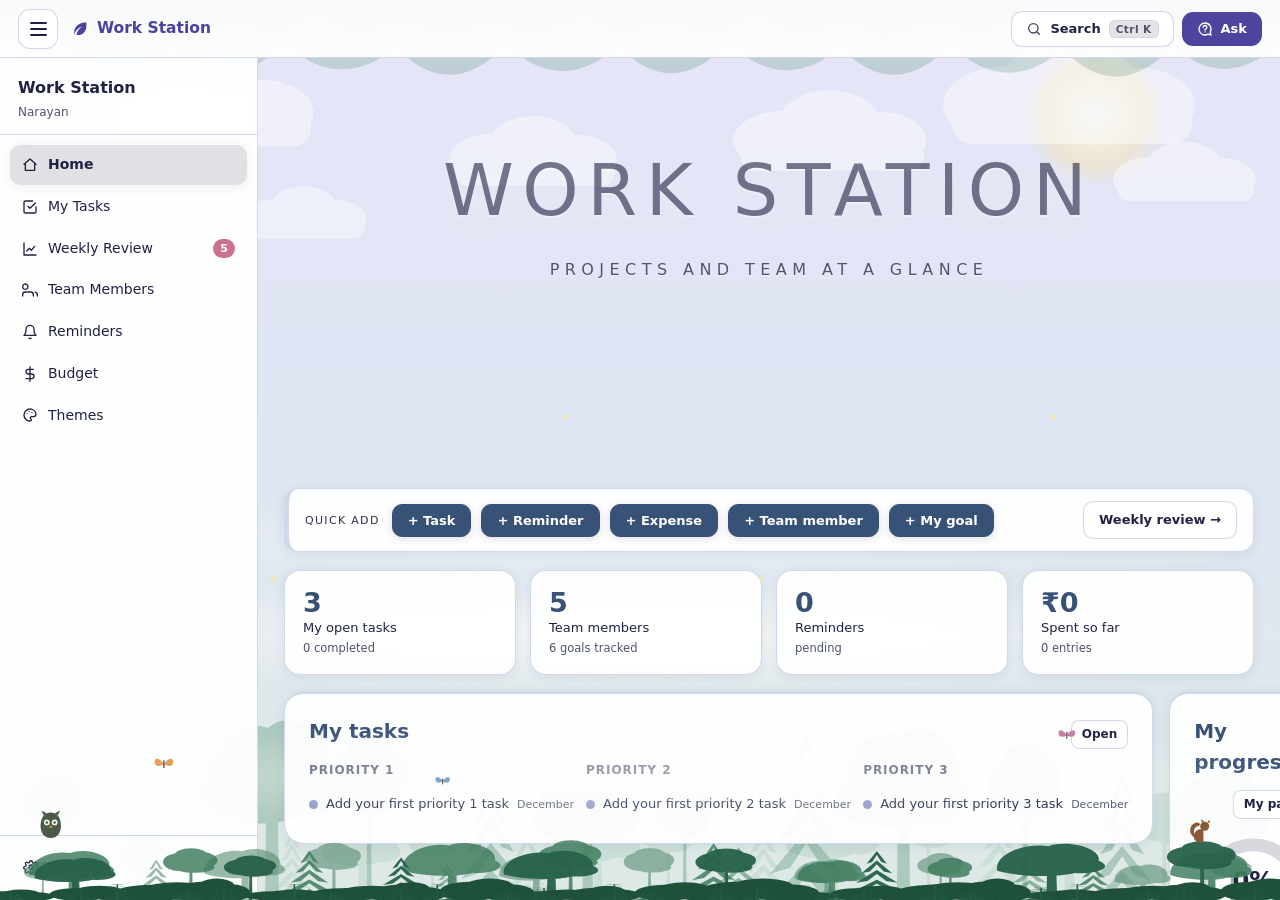
==== commit a923f045: "Work Station — a personal project and team tracker A single-page web app built from the terminal. Tr" ====
--- a/index.html
+++ b/index.html
@@ -3,20 +3,27 @@
 <head>
 <meta charset="UTF-8">
 <meta name="viewport" content="width=device-width, initial-scale=1">
-<title>Project Tracker</title>
+<title>Work Station</title>
 <link rel="stylesheet" href="style.css">
 <link rel="stylesheet" href="sections.css">
 <link rel="stylesheet" href="ambience.css">
 <link rel="stylesheet" href="enhance.css">
+<link rel="stylesheet" href="themes.css">
+<link rel="stylesheet" href="legibility.css">
+<link rel="stylesheet" href="tools.css">
 </head>
-<body>
+<body class="theme-forest">
+<script>
+/* set the saved theme before anything paints */
+try{var _t=localStorage.getItem("pt_theme_v1");if(_t)document.body.className="theme-"+_t;}catch(e){}
+</script>
 
 <!-- The living forest. Everything inside is drawn by ambience.js -->
 <div class="world" id="world" aria-hidden="true"></div>
 
 <!-- The title, lettered across the sky above the treeline -->
 <div class="sky-title" id="skytitle" aria-hidden="true">
-  <h1 id="sky-h1">Project Tracker</h1>
+  <h1 id="sky-h1">Work Station</h1>
   <p id="sky-sub"></p>
 </div>
 
@@ -25,14 +32,29 @@
   <button class="burger" id="burger" aria-label="Toggle menu">
     <span></span><span></span><span></span>
   </button>
-  <span class="brand">
+  <a class="brand" href="#/" title="Back to the home page">
     <svg width="17" height="17" viewBox="0 0 24 24" fill="currentColor">
       <path d="M21 3C10 3 3 9 3 18c0 1 0 2 .3 3 1-6 5-10 11-12-4 3-7 6-8 12 8 1 14-4 14-13V3z"/>
     </svg>
-    Project Tracker
-  </span>
+    Work Station
+  </a>
   <span class="spacer"></span>
-  <div class="fxbar" id="fxbar"></div>
+  <div class="topbar-tools">
+    <button class="tbtn" id="btn-search" title="Search everything  (Ctrl+K)">
+      <svg width="16" height="16" viewBox="0 0 24 24" fill="none" stroke="currentColor"
+           stroke-width="2" stroke-linecap="round"><circle cx="11" cy="11" r="7"/><path d="M20 20l-4.3-4.3"/></svg>
+      <span>Search</span>
+      <kbd class="tbtn-key">Ctrl K</kbd>
+    </button>
+    <button class="tbtn primary" id="btn-ask" title="Ask a question about your records">
+      <svg width="16" height="16" viewBox="0 0 24 24" fill="none" stroke="currentColor"
+           stroke-width="2" stroke-linecap="round" stroke-linejoin="round">
+        <path d="M12 3a9 9 0 1 0 4.5 16.8L21 21l-1.2-4.5A9 9 0 0 0 12 3z"/>
+        <path d="M9.2 9.5a2.8 2.8 0 1 1 3.6 2.7c-.5.2-.8.6-.8 1.1v.4"/><path d="M12 16.4h.01"/>
+      </svg>
+      <span>Ask</span>
+    </button>
+  </div>
 </header>
 
 <!-- ===== full-screen shell: menu on the left, page on the right ===== -->
@@ -56,5 +78,7 @@
 <script src="app.js"></script>
 <script src="actions2.js"></script>
 <script src="palette.js"></script>
+<script src="ask.js"></script>
+<script src="themes.js"></script>
 </body>
 </html>
--- a/style.css
+++ b/style.css
@@ -1,5 +1,5 @@
 /* ==========================================================
-   Project Tracker — full-screen forest theme
+   Work Station — full-screen forest theme
    ========================================================== */
 
 :root{
--- a/sections.css
+++ b/sections.css
@@ -1,5 +1,5 @@
 /* ==========================================================
-   Project Tracker — styles for My Tasks, Team, Reminders,
+   Work Station — styles for My Tasks, Team, Reminders,
    Budget, Settings and the storage warning.
    Loaded after style.css.
    ========================================================== */
--- a/enhance.css
+++ b/enhance.css
@@ -1,5 +1,5 @@
 /* ==========================================================
-   Project Tracker — the newer pieces
+   Work Station — the newer pieces
    Toasts, modal, importer, jump box, weekly review,
    task dates, drag and drop, filters, printing.
    Uses the same colours and radii as style.css.
--- a/themes.css
+++ b/themes.css
@@ -0,0 +1,618 @@
+/* ==========================================================
+   THEMES — twelve worlds, one at a time.
+
+   Each body.theme-* block does two jobs:
+     1. re-colours the UI through the shared variables
+     2. styles its own scene inside .theme-scene / .theme-fg
+
+   The original forest only shows under .theme-forest.
+   ========================================================== */
+
+.theme-scene,.theme-fg{position:absolute;inset:0;overflow:hidden;pointer-events:none}
+.theme-scene *,.theme-fg *{pointer-events:none}
+
+/* every theme except Forest puts the forest away */
+body:not(.theme-forest) .scene,
+body:not(.theme-forest) .fg-scene,
+body:not(.theme-forest) .cloud,
+body:not(.theme-forest) .sun-orb,
+body:not(.theme-forest) .rays,
+body:not(.theme-forest) .bloom,
+body:not(.theme-forest) .storm-deck,
+body:not(.theme-forest) .tint,
+body:not(.theme-forest) .weather,
+body:not(.theme-forest) .sunbeam,
+body:not(.theme-forest) .wmist{opacity:0 !important;visibility:hidden}
+
+body{transition:background 1s ease,color .6s ease}
+
+/* the sky title sits over wildly different skies, so it needs a shadow */
+body:not(.theme-forest) .sky-title h1{
+  color:var(--sky-ink,var(--ink));
+  text-shadow:0 2px 18px var(--sky-shadow,rgba(0,0,0,.28));
+}
+
+/* shared vignette used by several scenes */
+.t-vignette{position:absolute;inset:0;
+  background:radial-gradient(115% 85% at 50% 45%,transparent 46%,rgba(0,0,0,.26) 100%)}
+.t-vignette.soft{background:radial-gradient(120% 90% at 50% 45%,transparent 58%,rgba(0,0,0,.14) 100%)}
+.t-vignette.warm{background:radial-gradient(115% 85% at 50% 50%,transparent 46%,rgba(58,20,0,.24) 100%)}
+.t-vignette.hard{background:radial-gradient(105% 78% at 50% 45%,transparent 38%,rgba(0,0,0,.38) 100%)}
+
+/* ==========================================================
+   THE BUTTON BAR  (twelve of them, so it scrolls)
+   ========================================================== */
+.fxbar.themebar{
+  display:flex;align-items:center;gap:4px;flex-wrap:nowrap;
+  overflow-x:auto;overflow-y:hidden;max-width:min(76vw,980px);
+  scrollbar-width:thin;padding:3px 1px;
+}
+.fxbar.themebar::-webkit-scrollbar{height:5px}
+.fxbar.themebar::-webkit-scrollbar-thumb{background:var(--line);border-radius:9px}
+.fxbar.themebar .fxbtn{flex:none;white-space:nowrap}
+
+.fxbtn.on[data-theme="dark"]       {background:#141a2b}
+.fxbtn.on[data-theme="digital"]    {background:#0c6b7a}
+.fxbtn.on[data-theme="forest"]     {background:#2f6b52}
+.fxbtn.on[data-theme="racing"]     {background:#c22b28}
+.fxbtn.on[data-theme="city"]       {background:#3c4a6b}
+.fxbtn.on[data-theme="minimal"]    {background:#5b5f66}
+.fxbtn.on[data-theme="home"]       {background:#a9682f}
+.fxbtn.on[data-theme="travel"]     {background:#1f7fb8}
+.fxbtn.on[data-theme="village"]    {background:#8a6a2f}
+.fxbtn.on[data-theme="military"]   {background:#4a5b33}
+.fxbtn.on[data-theme="artistic"]   {background:#b8447e}
+.fxbtn.on[data-theme="indianmusic"]{background:#a8471b}
+
+@media(max-width:1500px){.fxbar.themebar .fxbtn span{display:none}
+  .fxbar.themebar .fxbtn{padding:7px 9px}}
+@media(max-width:640px){.fxbar.themebar{max-width:56vw}}
+
+/* ==========================================================
+   1. DARK — a clear night over quiet hills
+   ========================================================== */
+body.theme-dark{
+  --sky-1:#0a0e1a; --sky-2:#101728; --sky-3:#161d31;
+  --bg-2:#0d1322; --mist:#1a2237;
+  --card:#171f33; --ink:#e6eaf6; --ink-soft:#98a1bd;
+  --line:#2b3550; --accent:#7c8cf8;
+  --shadow:0 2px 14px rgba(0,0,0,.5); --lift:0 18px 40px rgba(0,0,0,.6);
+  --sky-ink:#dfe6ff; --sky-shadow:rgba(0,0,0,.7);
+  color-scheme:dark;
+}
+body.theme-dark .t-nightglow{position:absolute;inset:0;
+  background:radial-gradient(120% 80% at 78% 6%,rgba(86,104,180,.34),transparent 58%),
+             radial-gradient(90% 60% at 20% 100%,rgba(30,44,80,.6),transparent 70%)}
+body.theme-dark .t-stars{position:absolute;inset:0}
+.t-star{position:absolute;border-radius:50%;background:#fff;
+  box-shadow:0 0 6px rgba(255,255,255,.85);animation:tTwinkle ease-in-out infinite}
+@keyframes tTwinkle{0%,100%{opacity:.25;transform:scale(.8)}50%{opacity:1;transform:scale(1.25)}}
+.t-shoot{position:absolute;width:120px;height:1.5px;border-radius:2px;
+  background:linear-gradient(90deg,transparent,#fff);opacity:0;
+  animation:tShoot 19s linear infinite}
+@keyframes tShoot{
+  0%,92%{opacity:0;transform:translate(0,0) rotate(18deg)}
+  93%{opacity:1}
+  99%,100%{opacity:0;transform:translate(46vw,20vh) rotate(18deg)}}
+.t-moon{position:absolute;top:8%;right:11%;width:104px;height:104px;border-radius:50%;
+  background:radial-gradient(circle at 35% 32%,#fdfbf2,#e5e6ee 62%,#c9ccdd);
+  box-shadow:0 0 60px 18px rgba(206,216,255,.28),inset -8px -6px 20px rgba(120,128,160,.35);
+  animation:tMoonRise 40s ease-in-out infinite}
+@keyframes tMoonRise{0%,100%{transform:translateY(0)}50%{transform:translateY(-14px)}}
+.t-moon-sea{position:absolute;border-radius:50%;background:rgba(150,157,186,.42)}
+.t-moon-sea.a{width:26px;height:22px;top:26%;left:22%}
+.t-moon-sea.b{width:17px;height:15px;top:56%;left:56%}
+.t-hills{position:absolute;left:0;bottom:0;width:100%}
+.t-hills.far {height:44vh;fill:#131b30;opacity:.95}
+.t-hills.near{height:32vh;fill:#0a1122}
+
+/* ==========================================================
+   2. DIGITAL — server room, falling code, grid floor
+   ========================================================== */
+body.theme-digital{
+  --sky-1:#03131b; --sky-2:#05202c; --sky-3:#062a38;
+  --bg-2:#041a24; --mist:#0a2b38;
+  --card:#0a2532; --ink:#d8f7ff; --ink-soft:#79b8c9;
+  --line:#12475a; --accent:#22d3ee;
+  --shadow:0 2px 14px rgba(0,0,0,.5); --lift:0 18px 40px rgba(0,255,255,.10);
+  --sky-ink:#8ff3ff; --sky-shadow:rgba(0,220,255,.45);
+  color-scheme:dark;
+}
+body.theme-digital .t-datafall{position:absolute;inset:0;overflow:hidden;
+  font-family:"Consolas","Courier New",monospace;font-weight:700;line-height:1.15}
+.t-code{position:absolute;top:-120%;color:#31e6b6;text-shadow:0 0 8px rgba(49,230,182,.75);
+  white-space:nowrap;animation:tFall linear infinite}
+@keyframes tFall{from{transform:translateY(0)}to{transform:translateY(230vh)}}
+.t-gridfloor{position:absolute;left:-25%;right:-25%;bottom:0;height:46vh;
+  background:
+    repeating-linear-gradient(90deg,rgba(34,211,238,.26) 0 1px,transparent 1px 62px),
+    repeating-linear-gradient(0deg,rgba(34,211,238,.22) 0 1px,transparent 1px 44px);
+  transform:perspective(320px) rotateX(66deg);transform-origin:bottom;
+  mask-image:linear-gradient(0deg,#000,transparent 88%);
+  -webkit-mask-image:linear-gradient(0deg,#000,transparent 88%)}
+.t-scan{position:absolute;left:0;right:0;height:180px;
+  background:linear-gradient(180deg,transparent,rgba(34,211,238,.16),transparent);
+  animation:tScan 7s linear infinite}
+@keyframes tScan{from{top:-180px}to{top:100%}}
+.t-node{position:absolute;width:7px;height:7px;border-radius:50%;background:#22d3ee;
+  box-shadow:0 0 16px 4px rgba(34,211,238,.65);animation:tPulseNode 4s ease-in-out infinite}
+@keyframes tPulseNode{0%,100%{opacity:.25;transform:scale(.7)}50%{opacity:1;transform:scale(1.4)}}
+.t-neonwash{position:absolute;inset:0;
+  background:radial-gradient(90% 60% at 50% 108%,rgba(34,211,238,.22),transparent 62%)}
+.t-scanlines{position:absolute;inset:0;
+  background:repeating-linear-gradient(0deg,rgba(0,0,0,.10) 0 1px,transparent 1px 4px)}
+
+/* ==========================================================
+   3. FOREST — the original world, untouched
+   ========================================================== */
+body.theme-forest{ --sky-ink:var(--ink); --sky-shadow:rgba(255,255,255,.5); }
+
+/* ==========================================================
+   4. RACING — a circuit at speed
+   ========================================================== */
+body.theme-racing{
+  --sky-1:#1d2430; --sky-2:#2a323f; --sky-3:#38414f;
+  --bg-2:#222a36; --mist:#eef1f6;
+  --card:#f7f8fa; --ink:#171c25; --ink-soft:#5c6470;
+  --line:#d3d8e0; --accent:#d92b25;
+  --sky-ink:#fff; --sky-shadow:rgba(0,0,0,.55);
+}
+.t-r-sky{position:absolute;inset:0;
+  background:linear-gradient(180deg,#20293a 0%,#3c4657 42%,#5d6472 66%)}
+.t-stand{position:absolute;left:0;top:26%;width:100%;height:26vh;fill:#252d3b}
+.t-crowd{position:absolute;left:0;top:27%;width:100%;height:22vh}
+.t-crowd i{position:absolute;width:5px;height:5px;border-radius:50%;opacity:.72;
+  animation:tCheer 2.4s ease-in-out infinite}
+@keyframes tCheer{0%,100%{transform:translateY(0)}50%{transform:translateY(-4px)}}
+.t-flags{position:absolute;left:0;top:23%;width:100%;height:40px}
+.t-flags i{position:absolute;top:0;width:20px;height:13px;
+  background:repeating-conic-gradient(#fff 0 25%,#111 0 50%);background-size:7px 7px;
+  transform-origin:left center;animation:tFlag 1.7s ease-in-out infinite}
+@keyframes tFlag{0%,100%{transform:skewX(0) scaleX(1)}50%{transform:skewX(-16deg) scaleX(.86)}}
+.t-asphalt{position:absolute;left:-20%;right:-20%;bottom:0;height:52vh;
+  background:linear-gradient(180deg,#4a4f57 0%,#33373d 30%,#22252a 100%);
+  transform:perspective(420px) rotateX(64deg);transform-origin:bottom;overflow:hidden}
+.t-lanes{position:absolute;left:50%;top:0;bottom:0;width:16px;transform:translateX(-50%)}
+.t-lane{position:absolute;left:0;width:16px;height:78px;border-radius:3px;
+  background:rgba(255,255,255,.86);animation:tLane 1.15s linear infinite}
+@keyframes tLane{from{top:-90px}to{top:120%}}
+.t-checker{position:absolute;left:0;right:0;bottom:0;height:22px;
+  background:repeating-conic-gradient(#f2f2f2 0 25%,#15181d 0 50%);background-size:24px 24px}
+.t-speed{position:absolute;inset:0}
+.t-streak{position:absolute;right:-320px;height:2px;border-radius:2px;
+  background:linear-gradient(90deg,transparent,#fff);animation:tStreak linear infinite}
+@keyframes tStreak{from{transform:translateX(0)}to{transform:translateX(-140vw)}}
+
+/* ==========================================================
+   5. CITY — dusk skyline, lit windows, traffic below
+   ========================================================== */
+body.theme-city{
+  --sky-1:#2b2a48; --sky-2:#48405e; --sky-3:#6b5468;
+  --bg-2:#332f4e; --mist:#4a4360;
+  --card:#1e2436; --ink:#e9ecf7; --ink-soft:#9aa2bd;
+  --line:#333c55; --accent:#f4a340;
+  --shadow:0 2px 14px rgba(0,0,0,.45); --lift:0 18px 40px rgba(0,0,0,.55);
+  --sky-ink:#ffe9c9; --sky-shadow:rgba(0,0,0,.6);
+  color-scheme:dark;
+}
+.t-dusk{position:absolute;inset:0;
+  background:linear-gradient(180deg,#1b1c33 0%,#3a3055 34%,#7d4f5e 62%,#d78a52 86%,#f0b06a 100%)}
+.t-citysun{position:absolute;bottom:18vh;left:64%;width:150px;height:150px;border-radius:50%;
+  background:radial-gradient(circle,#fff2c4,#f6a94f 58%,rgba(240,140,70,0) 74%);
+  filter:blur(1px);animation:tSunSet 60s ease-in-out infinite}
+@keyframes tSunSet{0%,100%{transform:translateY(0)}50%{transform:translateY(22px)}}
+.t-blink{position:absolute;left:-4%;width:5px;height:5px;border-radius:50%;background:#ff5f5f;
+  box-shadow:0 0 10px 3px rgba(255,95,95,.7);animation:tCross linear infinite}
+@keyframes tCross{from{transform:translateX(0)}to{transform:translateX(112vw)}}
+.t-skyline{position:absolute;left:0;right:0;bottom:0;height:100%}
+.t-tower{position:absolute;bottom:0;border-radius:3px 3px 0 0;
+  box-shadow:inset 0 22px 40px rgba(0,0,0,.35)}
+.t-wins{position:absolute;inset:9px 6px 12px;display:grid;gap:4px 5px;align-content:start}
+.t-wins i{display:block;height:5px;border-radius:1px;background:rgba(255,255,255,.05)}
+.t-wins i.lit{background:#ffd489;box-shadow:0 0 7px rgba(255,212,137,.85);
+  animation:tWindow 9s ease-in-out infinite}
+@keyframes tWindow{0%,88%,100%{opacity:.95}92%{opacity:.25}}
+.t-haze{position:absolute;left:0;right:0;bottom:0;height:34vh;
+  background:linear-gradient(0deg,rgba(240,176,106,.28),transparent)}
+.t-street{position:absolute;left:0;right:0;bottom:0;height:56px;
+  background:linear-gradient(0deg,rgba(10,12,20,.9),transparent)}
+.t-car{position:absolute;left:-8%;width:38px;height:3px;border-radius:3px;
+  background:linear-gradient(90deg,rgba(255,235,180,0),#fff0c0);
+  box-shadow:0 0 12px 3px rgba(255,220,150,.55);animation:tCarGo linear infinite}
+.t-car.back{background:linear-gradient(270deg,rgba(255,120,110,0),#ff7b6e);
+  box-shadow:0 0 12px 3px rgba(255,110,100,.5);animation-name:tCarBack}
+@keyframes tCarGo{from{transform:translateX(0)}to{transform:translateX(120vw)}}
+@keyframes tCarBack{from{transform:translateX(120vw)}to{transform:translateX(0)}}
+
+/* ==========================================================
+   6. MINIMALIST — paper, one line, nothing moving
+   ========================================================== */
+body.theme-minimal{
+  --sky-1:#fafaf8; --sky-2:#f5f5f2; --sky-3:#f0f0ec;
+  --bg-2:#eeeeea; --mist:#f7f7f4;
+  --card:#ffffff; --ink:#1b1b1a; --ink-soft:#77776f;
+  --line:#e2e2dc; --accent:#3a3a38;
+  --shadow:0 1px 3px rgba(0,0,0,.05); --lift:0 8px 24px rgba(0,0,0,.08);
+  --radius:6px;
+  --sky-ink:#22221f; --sky-shadow:rgba(0,0,0,.06);
+}
+.t-paper{position:absolute;inset:0;background:#faf9f6}
+.t-rule{position:absolute;left:8%;right:8%;top:52%;height:1px;background:#e0dfd8}
+.t-dot{position:absolute;left:8%;top:calc(52% - 3px);width:7px;height:7px;border-radius:50%;
+  background:#c9c8c0}
+body.theme-minimal .fxbtn{border-radius:5px}
+
+/* ==========================================================
+   7. HOME — a warm room, lamp on, rain outside
+   ========================================================== */
+body.theme-home{
+  --sky-1:#efe2d2; --sky-2:#e7d6c2; --sky-3:#dfc9b1;
+  --bg-2:#e3d1bd; --mist:#f6ece0;
+  --card:#fffaf3; --ink:#3a2a1c; --ink-soft:#84705d;
+  --line:#e0cdb7; --accent:#c1712c;
+  --shadow:0 2px 12px rgba(90,60,30,.12); --lift:0 16px 38px rgba(90,60,30,.22);
+  --sky-ink:#4a3524; --sky-shadow:rgba(255,236,200,.7);
+}
+.t-wall{position:absolute;inset:0;
+  background:linear-gradient(180deg,#e9d7c2,#dcc4a9 62%,#cbae90);
+  box-shadow:inset 0 0 220px rgba(120,70,30,.28)}
+.t-window{position:absolute;left:8%;top:14%;width:26vw;min-width:230px;height:40vh;
+  border:12px solid #f4ead9;border-radius:8px;overflow:hidden;
+  box-shadow:0 10px 30px rgba(80,50,20,.28),inset 0 0 40px rgba(60,80,110,.4)}
+.t-outside{position:absolute;inset:0;
+  background:linear-gradient(180deg,#5f7288,#7d8c9c 60%,#93a0a6)}
+.t-wrain{position:absolute;inset:0}
+.t-wrain i{position:absolute;top:-20%;width:1.5px;height:24px;border-radius:2px;
+  background:linear-gradient(180deg,rgba(255,255,255,0),rgba(226,240,255,.85));
+  animation:tWRain linear infinite}
+@keyframes tWRain{from{transform:translateY(0)}to{transform:translateY(60vh)}}
+.t-mullion{position:absolute;background:#f4ead9}
+.t-mullion.v{left:50%;top:0;bottom:0;width:9px;margin-left:-4px}
+.t-mullion.h{top:50%;left:0;right:0;height:9px;margin-top:-4px}
+.t-lampglow{position:absolute;right:12%;top:6%;width:44vw;height:70vh;
+  background:radial-gradient(closest-side,rgba(255,206,128,.55),transparent 72%);
+  animation:tLamp 7s ease-in-out infinite}
+@keyframes tLamp{0%,100%{opacity:.85}50%{opacity:1}}
+.t-shelf{position:absolute;right:10%;top:34%;width:16vw;min-width:150px;height:11px;
+  background:#8b5e34;border-radius:2px;box-shadow:0 8px 18px rgba(60,35,10,.3)}
+.t-shelf i{position:absolute;bottom:11px;width:13px;height:44px;border-radius:2px 2px 0 0}
+.t-shelf i:nth-child(1){left:14%;height:50px;background:#9c3f3f}
+.t-shelf i:nth-child(2){left:26%;height:42px;background:#3f6b57}
+.t-shelf i:nth-child(3){left:37%;height:47px;background:#3f5580}
+.t-floor{position:absolute;left:0;right:0;bottom:0;height:24vh;
+  background:
+    repeating-linear-gradient(90deg,rgba(0,0,0,.10) 0 2px,transparent 2px 92px),
+    linear-gradient(180deg,#9a6a3c,#7c5330)}
+.t-plant{position:absolute;left:3%;bottom:2vh;width:150px;height:210px}
+.t-plant span{position:absolute;left:50%;bottom:0;width:15px;height:130px;
+  border-radius:60% 60% 8% 8%/80% 80% 8% 8%;background:#2f6b45;transform-origin:bottom center;
+  transform:rotate(var(--r));animation:tSway 6s ease-in-out infinite;
+  animation-delay:calc(var(--i) * -.55s)}
+@keyframes tSway{0%,100%{filter:brightness(1)}50%{filter:brightness(1.12)}}
+.t-lampcone{position:absolute;right:8%;top:0;width:30vw;height:76vh;
+  background:linear-gradient(196deg,rgba(255,214,140,.34),transparent 62%);
+  clip-path:polygon(46% 0,64% 0,100% 100%,0 100%)}
+
+/* ==========================================================
+   8. TRAVEL — high above the clouds
+   ========================================================== */
+body.theme-travel{
+  --sky-1:#bfe4fb; --sky-2:#8ecdf3; --sky-3:#c9e7f7;
+  --bg-2:#a9d9f2; --mist:#eaf6fd;
+  --card:#ffffff; --ink:#0e3550; --ink-soft:#5b7f99;
+  --line:#c3e0f0; --accent:#0f7fbf;
+  --sky-ink:#0b3a58; --sky-shadow:rgba(255,255,255,.75);
+}
+.t-highsky{position:absolute;inset:0;
+  background:linear-gradient(180deg,#2f7fc4 0%,#69b3e4 34%,#a9d8f2 62%,#e4f4fd 100%)}
+.t-sunhaze{position:absolute;top:-8%;left:8%;width:52vw;height:52vw;
+  background:radial-gradient(circle,rgba(255,252,232,.7),transparent 62%)}
+.t-tcloud{position:absolute;left:-24vw;width:300px;height:74px;border-radius:60px;
+  background:radial-gradient(closest-side,#fff,rgba(255,255,255,.72));
+  box-shadow:70px 12px 0 -8px rgba(255,255,255,.92),-64px 16px 0 -14px rgba(255,255,255,.85),
+             22px -22px 0 -18px rgba(255,255,255,.9);
+  filter:blur(.4px);animation:tDrift linear infinite}
+@keyframes tDrift{from{transform:translateX(0)}to{transform:translateX(150vw)}}
+.t-route{position:absolute;inset:0;width:100%;height:100%;fill:none;
+  stroke:rgba(255,255,255,.8);stroke-width:3;stroke-dasharray:11 13;stroke-linecap:round;
+  animation:tDash 3.4s linear infinite}
+@keyframes tDash{to{stroke-dashoffset:-48}}
+.t-plane{position:absolute;top:14%;left:-14%;width:74px;animation:tFly 26s linear infinite}
+.t-plane svg{width:74px;height:74px;fill:#f7fbff;filter:drop-shadow(0 5px 10px rgba(0,40,70,.35))}
+.t-trail{position:absolute;right:96%;top:46%;width:34vw;height:6px;border-radius:6px;
+  background:linear-gradient(270deg,rgba(255,255,255,.85),transparent);filter:blur(2.5px)}
+@keyframes tFly{from{transform:translate(0,0) rotate(-4deg)}
+  to{transform:translate(128vw,-9vh) rotate(-4deg)}}
+
+/* ==========================================================
+   9. VILLAGE — fields at dusk, huts, fireflies
+   ========================================================== */
+body.theme-village{
+  --sky-1:#f6dcb2; --sky-2:#eec18e; --sky-3:#d9a878;
+  --bg-2:#e8bc8c; --mist:#f8e8cf;
+  --card:#fffaf0; --ink:#3f2c15; --ink-soft:#856a45;
+  --line:#e2c9a4; --accent:#a8701f;
+  --sky-ink:#4a3115; --sky-shadow:rgba(255,238,200,.8);
+}
+.t-dusksky{position:absolute;inset:0;
+  background:linear-gradient(180deg,#4c5a86 0%,#a4738a 26%,#e79a63 54%,#f6c98a 76%,#e6b982 100%)}
+.t-vsun{position:absolute;bottom:26vh;left:26%;width:120px;height:120px;border-radius:50%;
+  background:radial-gradient(circle,#fff6d8,#ffbc5c 60%,rgba(255,150,60,0) 76%)}
+.t-treeline{position:absolute;left:0;bottom:26vh;width:100%;height:20vh;fill:#3f4a3a;opacity:.92}
+.t-fields{position:absolute;left:-10%;right:-10%;bottom:0;height:30vh;overflow:hidden;
+  background:linear-gradient(180deg,#8d9c53,#6d7d3c 55%,#55642c)}
+.t-fields i{position:absolute;left:0;right:0;height:5px;background:rgba(0,0,0,.10);
+  animation:tRipple 6s ease-in-out infinite}
+@keyframes tRipple{0%,100%{transform:translateX(0)}50%{transform:translateX(14px)}}
+.t-hut{position:absolute;bottom:24vh;width:120px;height:104px;transform-origin:bottom center}
+.t-hut .roof{position:absolute;left:-8px;top:0;width:136px;height:52px;background:#8a5a2c;
+  clip-path:polygon(50% 0,100% 100%,0 100%);
+  box-shadow:0 5px 10px rgba(50,25,0,.28)}
+.t-hut .body{position:absolute;left:12px;top:50px;width:96px;height:54px;background:#d8b184;
+  border-radius:2px}
+.t-hut .door{position:absolute;left:48px;top:72px;width:24px;height:32px;background:#5c3c1e;
+  border-radius:12px 12px 0 0;box-shadow:0 0 14px rgba(255,190,90,.75)}
+.t-well{position:absolute;bottom:22vh;left:44%;width:64px;height:52px;
+  background:#7d7469;border-radius:6px 6px 3px 3px}
+.t-well span{position:absolute;left:6px;top:-14px;right:6px;height:14px;background:#5e4b30;
+  border-radius:3px}
+.t-flies{position:absolute;inset:0}
+.t-ffly2{position:absolute;width:5px;height:5px;border-radius:50%;background:#ffe98a;
+  box-shadow:0 0 12px 4px rgba(255,226,120,.75);
+  animation:tGlow 4.5s ease-in-out infinite,tWander 13s ease-in-out infinite}
+@keyframes tGlow{0%,100%{opacity:.1}50%{opacity:1}}
+@keyframes tWander{0%,100%{transform:translate(0,0)}
+  25%{transform:translate(26px,-18px)}50%{transform:translate(-16px,-32px)}
+  75%{transform:translate(20px,-12px)}}
+
+/* ==========================================================
+   10. MILITARY — camo, olive light, a sweeping searchlight
+   ========================================================== */
+body.theme-military{
+  --sky-1:#242b1a; --sky-2:#2e3722; --sky-3:#39432a;
+  --bg-2:#28301c; --mist:#eef0e4;
+  --card:#f1f0e4; --ink:#20250f; --ink-soft:#5f6647;
+  --line:#cdcdb8; --accent:#5c6b31;
+  --radius:4px;
+  --sky-ink:#e8ecd6; --sky-shadow:rgba(0,0,0,.6);
+}
+.t-camo{position:absolute;inset:0;background:#39432a;filter:blur(9px) saturate(.9)}
+.t-camo i{position:absolute;opacity:.9}
+.t-mgrid{position:absolute;inset:0;
+  background:repeating-linear-gradient(90deg,rgba(190,200,160,.10) 0 1px,transparent 1px 80px),
+             repeating-linear-gradient(0deg,rgba(190,200,160,.10) 0 1px,transparent 1px 80px)}
+.t-sweep{position:absolute;left:50%;top:-40%;width:64vw;height:150vh;
+  transform-origin:top center;
+  background:linear-gradient(180deg,rgba(214,232,160,.20),transparent 66%);
+  clip-path:polygon(48% 0,52% 0,100% 100%,0 100%);
+  animation:tSweep 14s ease-in-out infinite}
+@keyframes tSweep{0%,100%{transform:translateX(-50%) rotate(-26deg)}
+  50%{transform:translateX(-50%) rotate(26deg)}}
+.t-ridge{position:absolute;left:0;bottom:0;width:100%;height:30vh;fill:#161c0d}
+.t-radar{position:absolute;right:6%;bottom:8%;width:130px;height:130px;border-radius:50%;
+  border:1px solid rgba(190,220,140,.5);overflow:hidden;
+  background:radial-gradient(circle,rgba(120,160,70,.18),transparent 72%)}
+.t-radar span{position:absolute;left:50%;top:50%;width:50%;height:1.5px;
+  background:linear-gradient(90deg,rgba(190,240,120,.95),transparent);transform-origin:left center;
+  animation:tRadar 3.6s linear infinite}
+.t-radar span.ping{width:8px;height:8px;border-radius:50%;background:#c8f07a;left:70%;top:34%;
+  animation:tPing 3.6s ease-out infinite;transform-origin:center}
+@keyframes tRadar{from{transform:rotate(0)}to{transform:rotate(360deg)}}
+@keyframes tPing{0%,60%{opacity:0;transform:scale(.4)}70%{opacity:1;transform:scale(1)}
+  100%{opacity:0;transform:scale(2.2)}}
+.t-stencil{position:absolute;left:3%;bottom:3%;font:700 13px/1 "Consolas",monospace;
+  letter-spacing:4px;color:rgba(226,236,196,.5)}
+
+/* ==========================================================
+   11. ARTISTIC — canvas, wet paint, brush strokes
+   ========================================================== */
+body.theme-artistic{
+  --sky-1:#faf5ec; --sky-2:#f5ece0; --sky-3:#efe4d6;
+  --bg-2:#f2e8da; --mist:#fdf9f2;
+  --card:#fffdf9; --ink:#26212c; --ink-soft:#736b7e;
+  --line:#e6dccd; --accent:#c8437e;
+  --radius:22px;
+  --sky-ink:#2b2334; --sky-shadow:rgba(255,255,255,.7);
+}
+.t-canvas{position:absolute;inset:0;background:#f7f1e6}
+.t-splat{position:absolute;filter:blur(26px);opacity:.42;mix-blend-mode:multiply;
+  animation:tBreathe 16s ease-in-out infinite}
+@keyframes tBreathe{0%,100%{transform:scale(1) rotate(0)}50%{transform:scale(1.09) rotate(4deg)}}
+.t-stroke{position:absolute;height:22px;border-radius:14px;opacity:.34;filter:blur(3px);
+  animation:tBrush 12s ease-in-out infinite}
+@keyframes tBrush{0%,100%{opacity:.24}50%{opacity:.48}}
+.t-weave{position:absolute;inset:0;opacity:.5;
+  background:repeating-linear-gradient(0deg,rgba(120,100,80,.055) 0 1px,transparent 1px 4px),
+             repeating-linear-gradient(90deg,rgba(120,100,80,.055) 0 1px,transparent 1px 4px)}
+
+/* ==========================================================
+   12. INDIAN MUSIC — a lamp-lit baithak, notes in the air
+   ========================================================== */
+body.theme-indianmusic{
+  --sky-1:#4a1410; --sky-2:#6d2313; --sky-3:#8e3a17;
+  --bg-2:#5c1a11; --mist:#fdf1e0;
+  --card:#fff6e6; --ink:#3d1508; --ink-soft:#8a5a34;
+  --line:#e8cfa6; --accent:#c2410c;
+  --sky-ink:#ffd9a0; --sky-shadow:rgba(90,20,0,.75);
+}
+.t-raga{position:absolute;inset:0;
+  background:radial-gradient(120% 90% at 50% 12%,#a8471b 0%,#7c2a12 42%,#4c1409 76%,#320c06 100%)}
+.t-mandala{position:absolute;left:50%;top:22%;width:0;height:0;opacity:.34;
+  animation:tSpin 90s linear infinite}
+.t-mandala i{position:absolute;left:-9px;width:18px;height:76px;border-radius:50% 50% 50% 50%;
+  border:1.5px solid rgba(255,214,150,.75);transform-origin:center bottom}
+.t-mandala .core{position:absolute;left:-26px;top:-26px;width:52px;height:52px;border-radius:50%;
+  border:2px solid rgba(255,222,160,.8);
+  box-shadow:0 0 30px rgba(255,190,110,.45),inset 0 0 20px rgba(255,190,110,.4)}
+@keyframes tSpin{from{transform:rotate(0)}to{transform:rotate(360deg)}}
+.t-arch{position:absolute;left:0;right:0;top:0;height:34vh}
+.t-arch span{position:absolute;top:-14vh;width:19vw;height:34vh;
+  border:3px solid rgba(255,206,140,.30);border-radius:0 0 50% 50%/0 0 100% 100%;
+  border-top:none}
+.t-arch span:nth-child(1){left:6%}
+.t-arch span:nth-child(2){left:40%}
+.t-arch span:nth-child(3){left:74%}
+.t-notes{position:absolute;inset:0}
+.t-note{position:absolute;bottom:-8%;color:#ffdca6;
+  text-shadow:0 0 16px rgba(255,190,110,.7);animation:tRise linear infinite}
+@keyframes tRise{
+  0%{transform:translate(0,0) rotate(-8deg)}
+  50%{transform:translate(38px,-52vh) rotate(10deg)}
+  100%{transform:translate(-16px,-108vh) rotate(-6deg);opacity:0}}
+.t-tanpura{position:absolute;right:7%;bottom:0;height:64vh;width:auto;
+  fill:#5c2a12;opacity:.85;filter:drop-shadow(0 0 30px rgba(0,0,0,.45))}
+.t-tanpura .strings path{stroke:rgba(255,224,170,.75);stroke-width:1.2;fill:none;
+  animation:tString 2.6s ease-in-out infinite}
+@keyframes tString{0%,100%{opacity:.45}50%{opacity:1}}
+.t-diyas{position:absolute;left:0;right:0;bottom:0;height:90px}
+.t-diya{position:absolute;bottom:14px;width:44px;height:16px;border-radius:0 0 22px 22px;
+  background:linear-gradient(180deg,#8a4a20,#5e2f12);
+  box-shadow:0 6px 16px rgba(0,0,0,.45)}
+.t-diya .flame{position:absolute;left:50%;bottom:12px;margin-left:-6px;width:12px;height:20px;
+  border-radius:50% 50% 50% 50%/62% 62% 38% 38%;
+  background:radial-gradient(circle at 50% 70%,#fff6c8,#ffb43f 52%,rgba(255,120,20,.2) 78%);
+  box-shadow:0 0 26px 10px rgba(255,168,60,.55);
+  animation:tFlame 1.5s ease-in-out infinite}
+@keyframes tFlame{0%,100%{transform:scale(1) skewX(0)}
+  35%{transform:scale(1.1,.94) skewX(-7deg)}70%{transform:scale(.94,1.1) skewX(6deg)}}
+
+/* ==========================================================
+   Dark-surface themes: make the page chrome follow along
+   ========================================================== */
+body.theme-dark,body.theme-digital,body.theme-city{
+  --c1a:#1b2c26; --c1b:#16241f; --c1:#6fd3a4;
+  --c2a:#182835; --c2b:#13202b; --c2:#67c2e0;
+  --c3a:#312619; --c3b:#261d13; --c3:#e0b06a;
+  --c4a:#241f3a; --c4b:#1c1830; --c4:#a394f5;
+  --c5a:#33202a; --c5b:#281922; --c5:#eb8ca7;
+  --c6a:#242b1a; --c6b:#1c2214; --c6:#b3cc76;
+}
+body.theme-dark .fxbtn,body.theme-digital .fxbtn,body.theme-city .fxbtn,
+body.theme-military .fxbtn,body.theme-indianmusic .fxbtn{
+  background:rgba(255,255,255,.10);border-color:rgba(255,255,255,.20);color:rgba(255,255,255,.82)}
+body.theme-dark .fxbtn:hover,body.theme-digital .fxbtn:hover,body.theme-city .fxbtn:hover,
+body.theme-military .fxbtn:hover,body.theme-indianmusic .fxbtn:hover{color:#fff}
+
+/* people who ask for less motion get less motion */
+@media (prefers-reduced-motion: reduce){
+  .theme-scene *,.theme-fg *{animation:none !important}
+}
+
+/* ==========================================================
+   DARK SURFACES
+   Three themes paint on a dark ground, and the base stylesheets
+   have plenty of hard-coded white. Turn those surfaces over once,
+   here, instead of forking the other stylesheets.
+   ========================================================== */
+body:is(.theme-dark,.theme-digital,.theme-city){
+  --surf-1:rgba(255,255,255,.05);
+  --surf-2:rgba(255,255,255,.09);
+  --surf-3:rgba(255,255,255,.15);
+  --edge:rgba(255,255,255,.13);
+}
+body:is(.theme-dark,.theme-digital,.theme-city) :is(.topbar,.sidebar){
+  background:rgba(8,12,22,.72);border-color:var(--edge)}
+body:is(.theme-dark,.theme-digital,.theme-city) :is(.burger,.btn,.go-btn,.editnote,
+  select.status-sel,.mini-sel,.head-chip,.task){
+  background:var(--surf-2);border-color:var(--edge);color:var(--ink)}
+body:is(.theme-dark,.theme-digital,.theme-city) :is(.panel,.tile,.col,.lead,
+  .tcard,.pcard,.task-card,details.past){
+  background:rgba(255,255,255,.055);border-color:var(--edge);
+  backdrop-filter:blur(3px)}
+body:is(.theme-dark,.theme-digital,.theme-city) .col-head{
+  background:var(--surf-1);border-bottom-color:var(--edge)}
+body:is(.theme-dark,.theme-digital,.theme-city) :is(.sb-link:hover,.task:hover,
+  .grid-table tbody tr:hover){background:var(--surf-3)}
+body:is(.theme-dark,.theme-digital,.theme-city) .sb-link.active{
+  background:var(--surf-3);box-shadow:none}
+body:is(.theme-dark,.theme-digital,.theme-city) :is(.tcard,.pcard,.lead):hover .go-btn{
+  background:var(--surf-3);box-shadow:none}
+body:is(.theme-dark,.theme-digital,.theme-city) :is(.banner .pill,.tcard .pills li){
+  background:var(--surf-2);border-color:var(--edge);color:var(--ink-soft)}
+body:is(.theme-dark,.theme-digital,.theme-city) .grid-table td{
+  border-bottom-color:rgba(255,255,255,.09)}
+body:is(.theme-dark,.theme-digital,.theme-city) .empty{background:var(--surf-1)}
+body:is(.theme-dark,.theme-digital,.theme-city) [data-edit]:hover{
+  background:var(--surf-2);box-shadow:0 0 0 3px var(--surf-1)}
+body:is(.theme-dark,.theme-digital,.theme-city) [data-edit]:focus{
+  background:rgba(0,0,0,.35);box-shadow:0 0 0 2px var(--accent)}
+body:is(.theme-dark,.theme-digital,.theme-city) [data-edit]:empty::before{
+  color:rgba(255,255,255,.34)}
+body:is(.theme-dark,.theme-digital,.theme-city) :is(.status,.chip){
+  filter:saturate(.85) brightness(.92)}
+
+/* Military and Indian music keep light cards, but their chrome is dark */
+body:is(.theme-military,.theme-indianmusic) :is(.topbar,.sidebar){
+  background:rgba(20,16,8,.55);border-color:rgba(255,255,255,.14)}
+body:is(.theme-military,.theme-indianmusic) .sb-link{color:#f4efe0}
+body:is(.theme-military,.theme-indianmusic) .sb-link:hover{background:rgba(255,255,255,.14)}
+body:is(.theme-military,.theme-indianmusic) .sb-link.active{background:rgba(255,255,255,.20)}
+body:is(.theme-military,.theme-indianmusic) .burger{
+  background:rgba(255,255,255,.14);border-color:rgba(255,255,255,.2)}
+body:is(.theme-military,.theme-indianmusic) .brand{color:#f6f0e2}
+
+/* ==========================================================
+   FIXES FOUND BY LOOKING AT THE THEMES
+   ========================================================== */
+
+/* 1. The toolbar was still painting itself white on dark grounds. */
+body:is(.theme-dark,.theme-digital,.theme-city) :is(.toolbar,.filters){
+  background:rgba(9,14,24,.72);border-color:var(--edge)}
+body:is(.theme-dark,.theme-digital,.theme-city) .f-search{
+  background:var(--surf-2);border-color:var(--edge);color:var(--ink)}
+
+/* 2. Cards were so sheer that the scenery read straight through the text.
+      A dark ground under the same borders keeps the mood and the words. */
+body:is(.theme-dark,.theme-digital,.theme-city) :is(.panel,.tile,.col,.lead,
+  .tcard,.pcard,.task-card,details.past){
+  background:rgba(9,14,24,.80);backdrop-filter:blur(6px)}
+body.theme-digital :is(.panel,.tile,.col,.lead,.tcard,.pcard,.task-card,details.past){
+  background:rgba(4,20,28,.84)}
+body.theme-city :is(.panel,.tile,.col,.lead,.tcard,.pcard,.task-card,details.past){
+  background:rgba(16,20,34,.82)}
+
+/* 3. The sidebar heading is dark ink, which vanished on the dark chrome. */
+body:is(.theme-military,.theme-indianmusic) .sb-head{
+  border-bottom-color:rgba(255,255,255,.16)}
+body:is(.theme-military,.theme-indianmusic) .sb-head h2{color:#f8f2e4}
+body:is(.theme-military,.theme-indianmusic) :is(.sb-head p,.sb-label){
+  color:rgba(248,242,228,.62)}
+body:is(.theme-dark,.theme-digital,.theme-city) .sb-head{
+  border-bottom-color:var(--edge)}
+
+/* 4. Home put its window and its plant behind the menu rail.
+      Both now start clear of it. */
+body.theme-home .t-window{left:calc(var(--rail) + 40px)}
+body.theme-home .t-plant{left:auto;right:3%}
+body.theme-home .t-lampcone{right:22%}
+
+/* 5. The page banner carries its own bright forest wash and its own
+      little treeline. On a dark ground that reads as a hole in the page. */
+body:is(.theme-dark,.theme-digital,.theme-city) .banner{
+  background:linear-gradient(170deg,rgba(255,255,255,.10) 0%,rgba(255,255,255,.05) 60%,
+             rgba(255,255,255,.03) 100%);
+  border-color:var(--edge)}
+body:is(.theme-dark,.theme-digital,.theme-city) .banner .trees{opacity:.10 !important;
+  filter:brightness(.5) saturate(.4)}
+body:is(.theme-military,.theme-indianmusic) .banner{
+  background:linear-gradient(170deg,rgba(255,255,255,.90) 0%,rgba(255,248,236,.86) 100%)}
+
+/* 6. The military stencil was printing over the Settings link. */
+body.theme-military .t-stencil{left:calc(var(--rail) + 24px);bottom:14px}
+
+/* 7. The strap line under the title keeps the forest's green on every
+      theme, which disappears on half of them. */
+body:not(.theme-forest) .sky-title p{
+  color:var(--sky-sub,var(--ink-soft));
+  text-shadow:0 1px 14px var(--sky-shadow,rgba(0,0,0,.3))}
+body.theme-dark        {--sky-sub:rgba(196,208,240,.78)}
+body.theme-digital     {--sky-sub:rgba(140,232,248,.72)}
+body.theme-racing      {--sky-sub:rgba(238,242,250,.80)}
+body.theme-city        {--sky-sub:rgba(255,226,190,.82)}
+body.theme-minimal     {--sky-sub:rgba(60,60,56,.55)}
+body.theme-home        {--sky-sub:rgba(96,66,38,.70)}
+body.theme-travel      {--sky-sub:rgba(14,60,90,.62)}
+body.theme-village     {--sky-sub:rgba(78,46,18,.70)}
+body.theme-military    {--sky-sub:rgba(226,236,196,.72)}
+body.theme-artistic    {--sky-sub:rgba(60,50,68,.58)}
+body.theme-indianmusic {--sky-sub:rgba(255,216,164,.80)}
--- a/legibility.css
+++ b/legibility.css
@@ -0,0 +1,421 @@
+/* ==========================================================
+   legibility.css — loaded last, on purpose.
+
+   The problem this file solves
+   ----------------------------
+   The earlier stylesheets painted every card, tile, panel and
+   button with a fixed set of colours: white surfaces and a
+   forest-green accent. That looked right in the forest theme and
+   wrong in the other eleven — pale mint cards on a maroon page,
+   green headings on a night sky, muted grey that vanished into
+   whatever was behind it.
+
+   The fix is to stop naming colours and start deriving them.
+   Every theme already declares --card, --ink, --ink-soft, --line
+   and --accent. Everything below is mixed from those four, so a
+   surface is always the theme's own surface and the text on it is
+   always the theme's own ink. Change the theme and the cards,
+   tiles, headings and chips move with it.
+   ========================================================== */
+
+/* ==========================================================
+   1. SHARED SURFACES
+   --s0 sits behind the page, --s1 is a card, --s2 and --s3 are
+   the raised states (hover, avatar, chip). Each is the theme's
+   card colour nudged towards its ink, so the steps stay visible
+   whether the theme is light or dark.
+   ========================================================== */
+body[class]{
+  --s0: color-mix(in srgb, var(--card) 78%, transparent);
+  --s1: color-mix(in srgb, var(--card) 94%, transparent);
+  --s2: color-mix(in srgb, var(--card) 93%, var(--ink));
+  --s3: color-mix(in srgb, var(--card) 86%, var(--ink));
+  --edge: color-mix(in srgb, var(--line) 88%, transparent);
+
+  /* Muted text used to be a colour each theme picked by hand, and
+     several of them picked one too close to their own card. Deriving
+     it from ink and card instead keeps it visibly softer than body
+     text while always clearing 4.5:1 on the surface it sits on. */
+  --ink-soft : color-mix(in srgb, var(--ink) 74%, var(--card));
+  --ink-quiet: color-mix(in srgb, var(--ink) 78%, var(--card));
+
+  /* --leaf-* named the forest theme's greens and were used for
+     every accent in the app: tile numbers, progress bars, the
+     green buttons, checkbox ticks. They now follow the theme. */
+  --leaf-1: color-mix(in srgb, var(--accent) 72%, var(--ink));
+  --leaf-2: color-mix(in srgb, var(--accent) 84%, var(--ink));
+  --leaf-3: color-mix(in srgb, var(--accent) 70%, var(--card));
+  --leaf-4: color-mix(in srgb, var(--accent) 48%, var(--card));
+
+  --donut-track: color-mix(in srgb, var(--card) 82%, var(--ink));
+
+  /* --pg is the page accent, and .page sets it per section. Modals,
+     the top bar and the jump box live outside any .page, so they need
+     a sensible one too — otherwise var(--pg) resolves to nothing and,
+     for instance, the Ask button came out white text on no background. */
+  --pk  : var(--accent);
+  --pg  : color-mix(in srgb, var(--accent) 58%, var(--ink));
+  --pg-a: color-mix(in srgb, var(--card) 90%, var(--accent));
+  --pg-b: color-mix(in srgb, var(--card) 74%, var(--accent));
+}
+
+/* ==========================================================
+   2. THE SIX PERSON COLOURS
+   Six hues so team members stay telling apart, each blended with
+   the theme accent so a card belongs to the theme it is in, and
+   laid over the theme's card colour rather than over white.
+   ========================================================== */
+body[class]{
+  --h1:#2f9d6b; --h2:#2b8fb5; --h3:#c0822e;
+  --h4:#7a63e0; --h5:#c25f7d; --h6:#7f9c3a;
+
+  --k1: color-mix(in srgb, var(--h1) 64%, var(--accent));
+  --k2: color-mix(in srgb, var(--h2) 64%, var(--accent));
+  --k3: color-mix(in srgb, var(--h3) 64%, var(--accent));
+  --k4: color-mix(in srgb, var(--h4) 64%, var(--accent));
+  --k5: color-mix(in srgb, var(--h5) 64%, var(--accent));
+  --k6: color-mix(in srgb, var(--h6) 64%, var(--accent));
+
+  --c1a: color-mix(in srgb, var(--card) 90%, var(--k1));
+  --c1b: color-mix(in srgb, var(--card) 76%, var(--k1));
+  --c1 : color-mix(in srgb, var(--k1) 56%, var(--ink));
+  --c2a: color-mix(in srgb, var(--card) 90%, var(--k2));
+  --c2b: color-mix(in srgb, var(--card) 76%, var(--k2));
+  --c2 : color-mix(in srgb, var(--k2) 56%, var(--ink));
+  --c3a: color-mix(in srgb, var(--card) 90%, var(--k3));
+  --c3b: color-mix(in srgb, var(--card) 76%, var(--k3));
+  --c3 : color-mix(in srgb, var(--k3) 56%, var(--ink));
+  --c4a: color-mix(in srgb, var(--card) 90%, var(--k4));
+  --c4b: color-mix(in srgb, var(--card) 76%, var(--k4));
+  --c4 : color-mix(in srgb, var(--k4) 56%, var(--ink));
+  --c5a: color-mix(in srgb, var(--card) 90%, var(--k5));
+  --c5b: color-mix(in srgb, var(--card) 76%, var(--k5));
+  --c5 : color-mix(in srgb, var(--k5) 56%, var(--ink));
+  --c6a: color-mix(in srgb, var(--card) 90%, var(--k6));
+  --c6b: color-mix(in srgb, var(--card) 76%, var(--k6));
+  --c6 : color-mix(in srgb, var(--k6) 56%, var(--ink));
+}
+
+/* ==========================================================
+   3. A COLOUR PER PAGE, STILL FOLLOWING THE THEME
+   Each page keeps its own hue so you can tell Budget from Tasks
+   at a glance, but the tone is mixed against the theme's ink and
+   card, so the heading is dark on a light theme and light on a
+   dark one without anybody writing it out twelve times.
+   ========================================================== */
+.page.t-home  {--ph:#2f9d6b}
+.page.t-tasks {--ph:#c0822e}
+.page.t-team  {--ph:#2b8fb5}
+.page.t-rem   {--ph:#7a63e0}
+.page.t-budget{--ph:#c25f7d}
+.page.t-set   {--ph:#7f9c3a}
+.page.t-review{--ph:#3d9c73}
+
+.page[class]{
+  --ph: var(--accent);                       /* fallback for any new page */
+  /* the page hue, pulled into the theme's own colour family so a
+     forest green heading does not sit on a maroon page */
+  --pk  : color-mix(in srgb, var(--ph) 45%, var(--accent));
+  --pg  : color-mix(in srgb, var(--pk) 58%, var(--ink));
+  --pg-a: color-mix(in srgb, var(--card) 90%, var(--pk));
+  --pg-b: color-mix(in srgb, var(--card) 74%, var(--pk));
+}
+/* the line above resets --ph for pages that set it, so put the
+   page hues back afterwards at the same weight */
+/* the hills drawn along the bottom of every banner were three
+   fixed forest greens; they now take the page's own tone */
+.page[class] .banner{
+  --tree-far : color-mix(in srgb, var(--pk) 32%, var(--card));
+  --tree-mid : color-mix(in srgb, var(--pk) 58%, var(--card));
+  --tree-near: color-mix(in srgb, var(--pk) 82%, var(--ink));
+}
+
+.page.t-home[class]  {--ph:#2f9d6b}
+.page.t-tasks[class] {--ph:#c0822e}
+.page.t-team[class]  {--ph:#2b8fb5}
+.page.t-rem[class]   {--ph:#7a63e0}
+.page.t-budget[class]{--ph:#c25f7d}
+.page.t-set[class]   {--ph:#7f9c3a}
+.page.t-review[class]{--ph:#3d9c73}
+
+/* ==========================================================
+   4. CARDS, PANELS AND TILES
+   ========================================================== */
+.tile,.panel,.col,.lead,.pcard,details.past,.rv,.imp-paste,.dropzone{
+  background:var(--s1);
+  border-color:var(--edge);
+  color:var(--ink);
+}
+.page .panel{border-top:3px solid var(--pg-b)}
+.tile b{color:var(--pg)}
+.tile span{color:var(--ink)}
+.tile em{color:var(--ink-quiet)}
+
+/* Task cards are a small card sitting inside .col, which is itself a
+   card. Both were painted with the sheer --s1, so the scenery read
+   through two layers of glass and the cards kept the forest look
+   whatever theme was chosen. They now use --mist, the same opaque
+   inner-card surface as the .task rows, .note-rows and field boxes,
+   so they follow the theme and match the other small cards.
+   Dark, digital and city themes have their own, higher-specificity
+   rule in themes.css and are left alone. */
+.task-card{
+  background:var(--mist);
+  border-color:var(--line);
+  color:var(--ink);
+  backdrop-filter:none;
+}
+
+.page .banner{
+  background:linear-gradient(170deg,
+    color-mix(in srgb, var(--card) 92%, transparent) 0%,
+    var(--pg-a) 46%,
+    var(--pg-b) 100%);
+  border-color:var(--edge);
+}
+.banner h1,.page .banner h1{color:var(--pg)}
+.banner .sub{color:var(--ink-quiet)}
+.banner .pill,.page .banner .pill{
+  color:var(--pg);
+  background:color-mix(in srgb, var(--card) 88%, transparent);
+  border-color:var(--pg-b);
+}
+
+.toolbar,.filters{background:var(--s1);border-color:var(--edge)}
+
+.col-head{background:var(--s2);border-bottom-color:var(--edge)}
+
+/* ==========================================================
+   5. TEAM AND PERSON CARDS
+   The whole card is a link. Without these two lines every word
+   inside it — name, role, counts, the pills — came out in the
+   browser's default link blue with an underline under it,
+   whatever the theme was.
+   ========================================================== */
+a.tcard,a.pcard,a.tile,a.lead,a.card,#view a,.sidebar a,.topbar a{
+  color:inherit;
+  text-decoration:none;
+}
+a.tcard *,a.pcard *,a.tile *,a.lead *{text-decoration:none}
+#view a:hover{text-decoration:none}
+
+.tcard .role,.tcard .count,.pcard .loc,.pcard .obj{color:var(--ink-quiet)}
+.tcard .avatar{
+  background:var(--s3);
+  box-shadow:0 2px 8px color-mix(in srgb, var(--ink) 14%, transparent);
+}
+.tcard .pills li{
+  background:var(--s2);
+  border-color:var(--edge);
+  color:var(--ink-quiet);
+}
+
+.go-btn{
+  background:var(--s2);
+  border-color:var(--edge);
+  color:var(--btn,var(--pg));
+}
+.tcard:hover .go-btn,.pcard:hover .go-btn,.lead:hover .go-btn{
+  background:var(--s3);
+  box-shadow:0 4px 14px color-mix(in srgb, var(--ink) 18%, transparent);
+}
+
+/* ==========================================================
+   6. BUTTONS, FIELDS AND CHROME
+   ========================================================== */
+/* body[class] keeps these ahead of the blanket dark-theme rule in
+   themes.css, which would otherwise grey out every action button. */
+body[class] .btn{background:var(--s1);border-color:var(--edge);color:var(--ink)}
+body[class] .btn:hover{background:var(--s2)}
+body[class] .btn.go,
+body[class] .btn.green,
+body[class] .btn.leaf{
+  background:var(--pg);border-color:var(--pg);color:var(--card);
+}
+body[class] .btn.go:hover,
+body[class] .btn.green:hover,
+body[class] .btn.leaf:hover{filter:brightness(1.1)}
+body[class] .btn.primary{background:var(--accent);border-color:var(--accent);
+  color:var(--card)}
+body[class] .btn.danger{
+  color:color-mix(in srgb, #c9748c 52%, var(--ink));
+  border-color:color-mix(in srgb, #c9748c 40%, var(--line));
+  background:var(--s1);
+}
+body[class] .btn.danger:hover{background:color-mix(in srgb, var(--card) 86%, #c9748c)}
+
+.burger{background:var(--s1);border-color:var(--edge)}
+.burger span{background:var(--ink)}
+
+.fxbtn{background:var(--s1);border-color:var(--edge);color:var(--ink-quiet)}
+.fxbtn:hover{color:var(--ink);background:var(--s2)}
+/* the button for the theme you are already on: white text needs a
+   properly dark chip behind it, whatever the theme's own colour is */
+.fxbtn.on{
+  color:#fff;
+  border-color:transparent;
+  background:color-mix(in srgb, var(--accent) 58%, #000);
+}
+
+input,select,textarea,
+select.status-sel,.mini-sel,.head-chip,.f-search,#imp-text{
+  background:var(--card);
+  color:var(--ink);
+  border-color:var(--edge);
+}
+[data-edit]:hover{background:var(--s2);box-shadow:0 0 0 3px var(--s2)}
+[data-edit]:focus{background:var(--card);box-shadow:0 0 0 2px var(--accent)}
+[data-edit]:empty::before{color:color-mix(in srgb, var(--ink) 40%, transparent)}
+
+.empty{background:var(--s0);border-color:var(--edge);color:var(--ink-quiet)}
+.muted{color:var(--ink-quiet)}
+/* a section heading sits straight on the scenery rather than in a
+   card, so on themes with a busy or dark ground the words had
+   nothing behind them. A quiet strip fixes that without turning
+   the heading into another card. */
+.page > .section-head{
+  background:var(--s0);
+  border:1px solid var(--edge);
+  border-radius:12px;
+  padding:9px 14px;
+}
+.section-head h2{color:var(--pg)}
+.section-head span{color:var(--ink-quiet)}
+.mini-row .m{color:var(--ink-quiet)}
+.mini-col h4{color:var(--ink-quiet)}
+
+/* the closing line at the foot of a page had no surface of its
+   own, so it was ink-coloured text sitting straight on the
+   scenery — invisible on any theme with a dark ground */
+.foot{
+  color:var(--ink-quiet);
+  background:var(--s1);
+  border:1px solid var(--edge);
+  border-radius:14px;
+  padding:11px 16px;
+}
+
+/* ==========================================================
+   7. SIDEBAR AND TOP BAR
+   Left alone for the themes that already paint their own dark
+   chrome (military, Indian music) — those set cream text to match.
+   Everything else follows the theme's card colour.
+   ========================================================== */
+.topbar{background:var(--s1);border-bottom-color:var(--edge)}
+.sidebar{background:var(--s1);border-right-color:var(--edge)}
+.sb-head{border-bottom-color:var(--edge)}
+.sb-head p{color:var(--ink-quiet)}
+.sb-foot{border-top-color:var(--edge)}
+.sb-link{color:var(--ink)}
+.sb-link:hover{background:var(--s2)}
+.sb-link.active{background:var(--s3);font-weight:600}
+.topbar .brand{color:color-mix(in srgb, var(--accent) 68%, var(--ink));cursor:pointer}
+.topbar .brand:hover{filter:brightness(1.15)}
+
+/* ==========================================================
+   8. TABLES AND STATUS CHIPS
+   ========================================================== */
+.grid-table th{color:var(--ink-quiet);border-bottom-color:var(--edge)}
+.grid-table td{border-bottom-color:var(--edge);color:var(--ink)}
+.grid-table tbody tr:hover{background:var(--s2)}
+
+.status,.chip{border-width:1px;border-style:solid}
+.status.s-on  {background:color-mix(in srgb, var(--card) 84%, #3d9c73);
+               color:color-mix(in srgb, #1f7a55 34%, var(--ink));
+               border-color:color-mix(in srgb, var(--card) 66%, #3d9c73)}
+.status.s-risk{background:color-mix(in srgb, var(--card) 84%, #d2a13f);
+               color:color-mix(in srgb, #96660f 34%, var(--ink));
+               border-color:color-mix(in srgb, var(--card) 66%, #d2a13f)}
+.status.s-hold{background:color-mix(in srgb, var(--card) 84%, #c9748c);
+               color:color-mix(in srgb, #a9455f 34%, var(--ink));
+               border-color:color-mix(in srgb, var(--card) 66%, #c9748c)}
+.status.s-plan{background:color-mix(in srgb, var(--card) 84%, #8b93c4);
+               color:color-mix(in srgb, #5a63a0 34%, var(--ink));
+               border-color:color-mix(in srgb, var(--card) 66%, #8b93c4)}
+.status.s-done{background:color-mix(in srgb, var(--card) 84%, #4f86c0);
+               color:color-mix(in srgb, #2f6398 34%, var(--ink));
+               border-color:color-mix(in srgb, var(--card) 66%, #4f86c0)}
+
+/* ==========================================================
+   8b. WEEKLY REVIEW BADGES
+   The "nothing to do here" badge was a pale grey chip with
+   --ink-soft text on it. On the dark themes --ink-soft is nearly
+   white, so the number disappeared into its own chip.
+   ========================================================== */
+.section-head .rv-count,.rv-count{
+  background:color-mix(in srgb, var(--ink) 86%, var(--card));
+  color:var(--card);
+}
+.section-head .rv-count.zero,.rv-count.zero{
+  background:var(--s3);
+  color:var(--ink-quiet);
+}
+.rv-clear{color:var(--ink-quiet)}
+.rv{border-left-color:var(--edge)}
+
+/* small uppercase labels are set in 11px, so they need more
+   contrast than ordinary muted body text */
+.field > label,
+.tb-label,
+.filters .tb-label,
+.map-lab,
+.sb-label{
+  color:color-mix(in srgb, var(--ink-soft) 24%, var(--ink));
+}
+
+/* the button for the theme you are on keeps that theme's own
+   colour; a thin dark wash over it is what makes the white label
+   readable on the paler ones. */
+body[class] .fxbtn.on[data-theme]{
+  color:#fff;
+  box-shadow:inset 0 0 0 999px rgba(0,0,0,.18);
+}
+
+/* ==========================================================
+   8c. THE LAST FEW HARD-CODED CHIPS
+   ========================================================== */
+kbd{background:var(--s2);border-color:var(--edge);color:var(--ink)}
+.sc-row{background:var(--s2)}
+
+.f-chip{background:var(--s1);border-color:var(--edge);color:var(--ink)}
+.f-chip:hover{border-color:var(--pg);background:var(--s2)}
+.f-chip.on{background:var(--pg);border-color:var(--pg);color:var(--card)}
+
+/* the drag handle on a task card was set to the border colour,
+   which is by definition almost invisible */
+.task-card .grip{color:color-mix(in srgb, var(--ink) 66%, var(--card))}
+.task-card:hover .grip{color:var(--ink)}
+
+.editnote{color:var(--ink-quiet)}
+.stat span,.lead .stat span{color:var(--ink-quiet)}
+.col-head p{color:var(--ink-quiet)}
+.map-lab em{color:var(--ink-quiet)}
+
+/* ==========================================================
+   9. THE TITLE ACROSS THE SKY
+   It was centred on the whole window, so on a wide screen the
+   first few letters sat behind the sidebar. Centre it on the part
+   of the window the page actually occupies.
+   ========================================================== */
+.sky-title{left:var(--rail);right:0}
+body.rail-hidden .sky-title{left:0}
+@media(max-width:1024px){.sky-title{left:0}}
+.sky-title h1{
+  font-size:clamp(30px,5.6vw,84px);
+  letter-spacing:.12em;
+  padding:0 18px;
+  color:var(--sky-ink,var(--ink));
+  opacity:.60;
+}
+.sky-title p{color:var(--sky-sub,var(--ink-quiet))}
+
+/* ==========================================================
+   10. FOCUS
+   Keyboard users could not see where they were.
+   ========================================================== */
+a:focus-visible,button:focus-visible,select:focus-visible,
+input:focus-visible,textarea:focus-visible,[data-act]:focus-visible{
+  outline:2px solid var(--accent);
+  outline-offset:2px;
+  border-radius:8px;
+}
--- a/tools.css
+++ b/tools.css
@@ -0,0 +1,215 @@
+/* ==========================================================
+   tools.css — the top-bar tools, the Themes page, the Ask panel.
+   Colours come from the same theme tokens as everything else,
+   so these pieces follow the theme like the rest of the site.
+   ========================================================== */
+
+/* ==========================================================
+   1. TOP BAR TOOLS
+   The twelve theme buttons used to live here and filled the
+   whole header. Two buttons sit here now; the themes moved to
+   a page of their own in the menu.
+   ========================================================== */
+.topbar-tools{display:flex;align-items:center;gap:8px}
+
+.tbtn{
+  display:inline-flex;align-items:center;gap:8px;
+  font-family:inherit;font-size:13px;font-weight:600;
+  padding:8px 14px;border-radius:11px;cursor:pointer;
+  border:1px solid var(--edge);
+  background:var(--s1);
+  color:var(--ink);
+  transition:transform .16s ease,box-shadow .16s ease,background .16s ease;
+}
+.tbtn:hover{transform:translateY(-2px);box-shadow:var(--shadow);background:var(--s2)}
+.tbtn:active{transform:none}
+.tbtn svg{flex:none;opacity:.85}
+
+.tbtn.primary{
+  background:color-mix(in srgb, var(--accent) 70%, var(--ink));
+  border-color:transparent;
+  color:var(--card);
+}
+.tbtn.primary svg{opacity:1}
+.tbtn.primary:hover{background:color-mix(in srgb, var(--accent) 58%, var(--ink))}
+
+.tbtn-key{
+  font:inherit;font-size:10.5px;font-weight:700;letter-spacing:.04em;
+  padding:2px 6px;border-radius:6px;
+  background:color-mix(in srgb, var(--ink) 12%, transparent);
+  border:1px solid var(--edge);
+  color:var(--ink-quiet);
+}
+
+@media(max-width:820px){
+  .tbtn-key{display:none}
+  .tbtn span{display:none}
+  .tbtn{padding:9px 11px}
+}
+
+/* ==========================================================
+   2. THE THEMES PAGE
+   ========================================================== */
+.theme-grid{
+  display:grid;grid-template-columns:repeat(auto-fill,minmax(250px,1fr));
+  gap:14px;margin-top:16px;
+}
+
+.theme-card{
+  position:relative;text-align:left;font-family:inherit;cursor:pointer;
+  display:flex;flex-direction:column;gap:9px;
+  padding:14px 15px 15px;
+  border:1px solid var(--edge);border-radius:var(--radius);
+  background:var(--s1);color:var(--ink);
+  box-shadow:var(--shadow);
+  transition:transform .2s cubic-bezier(.4,0,.2,1),box-shadow .2s ease,border-color .2s ease;
+}
+.theme-card:hover{transform:translateY(-4px);box-shadow:var(--lift)}
+.theme-card.on{border-color:var(--pg);box-shadow:0 0 0 2px var(--pg),var(--shadow)}
+
+.theme-name{
+  display:flex;align-items:center;gap:8px;
+  font-size:14.5px;font-weight:700;color:var(--ink);
+}
+.theme-blurb{font-size:12.5px;line-height:1.45;color:var(--ink-quiet)}
+
+.theme-tick{
+  display:none;align-self:flex-start;
+  font-size:10.5px;font-weight:700;letter-spacing:.1em;text-transform:uppercase;
+  padding:3px 9px;border-radius:999px;
+  background:var(--pg);color:var(--card);
+}
+.theme-card.on .theme-tick{display:inline-block}
+
+/* the swatch: sky behind, a card on it, the accent as a dot.
+   Three colours is enough to recognise a theme at a glance. */
+.tsw{
+  position:relative;display:block;height:76px;border-radius:12px;overflow:hidden;
+  border:1px solid var(--edge);
+}
+.tsw-sky {position:absolute;inset:0;background:var(--a)}
+.tsw-card{position:absolute;left:12px;right:12px;bottom:-14px;height:44px;
+  border-radius:10px 10px 0 0;background:var(--b);
+  box-shadow:0 -2px 10px rgba(0,0,0,.16)}
+.tsw-dot {position:absolute;right:13px;top:12px;width:16px;height:16px;
+  border-radius:50%;background:var(--c);box-shadow:0 1px 6px rgba(0,0,0,.28)}
+
+/* each theme's own sky / card / accent, written out once */
+.tsw[data-t="dark"]       {--a:#0a0e1a;--b:#171f33;--c:#7c8cf8}
+.tsw[data-t="digital"]    {--a:#03131b;--b:#0a2532;--c:#22d3ee}
+.tsw[data-t="forest"]     {--a:#dfe6f4;--b:#ffffff;--c:#2f6b52}
+.tsw[data-t="racing"]     {--a:#1d2430;--b:#f7f8fa;--c:#d92b25}
+.tsw[data-t="city"]       {--a:#2b2a48;--b:#1e2436;--c:#f4a340}
+.tsw[data-t="minimal"]    {--a:#f5f5f2;--b:#ffffff;--c:#3a3a38}
+.tsw[data-t="home"]       {--a:#e7d6c2;--b:#fffaf3;--c:#c1712c}
+.tsw[data-t="travel"]     {--a:#8ecdf3;--b:#ffffff;--c:#0f7fbf}
+.tsw[data-t="village"]    {--a:#eec18e;--b:#fffaf0;--c:#a8701f}
+.tsw[data-t="military"]   {--a:#2e3722;--b:#f1f0e4;--c:#5c6b31}
+.tsw[data-t="artistic"]   {--a:#f5ece0;--b:#fffdf9;--c:#c8437e}
+.tsw[data-t="indianmusic"]{--a:#6d2313;--b:#fff6e6;--c:#c2410c}
+
+.page.t-themes[class]{--ph:#7a63e0}
+
+/* ==========================================================
+   3. THE ASK PANEL
+   ========================================================== */
+.ask{display:flex;flex-direction:column;gap:12px}
+
+.ask-bar{
+  display:flex;align-items:center;gap:10px;
+  border:1px solid var(--edge);border-radius:13px;
+  background:var(--card);
+  padding:7px 8px 7px 13px;
+}
+.ask-bar svg{flex:none;color:var(--pg,var(--accent))}
+.ask-bar input{
+  flex:1;min-width:0;border:none;outline:none;background:transparent;
+  font:inherit;font-size:15px;color:var(--ink);padding:6px 0;
+}
+.ask-bar input::placeholder{color:var(--ink-quiet);opacity:.8}
+.ask-bar .btn{flex:none}
+
+.ask-eg{display:flex;flex-wrap:wrap;gap:7px}
+.ask-chip{
+  font:inherit;font-size:12.5px;cursor:pointer;
+  padding:5px 12px;border-radius:999px;
+  border:1px solid var(--edge);background:var(--s1);color:var(--ink-quiet);
+  transition:all .15s ease;
+}
+.ask-chip:hover{background:var(--s2);color:var(--ink);border-color:var(--pg)}
+
+.ask-out{
+  border-top:1px solid var(--edge);
+  padding-top:14px;margin-top:2px;
+  max-height:52vh;overflow-y:auto;
+}
+.ask-h{margin:0 0 4px;font-size:18px;color:var(--pg,var(--accent))}
+.ask-note{margin:0 0 12px;font-size:13.5px;color:var(--ink-quiet)}
+
+.ask-stats{display:flex;flex-wrap:wrap;gap:10px;margin-bottom:14px}
+.ask-stat{
+  flex:1;min-width:118px;
+  border:1px solid var(--edge);border-radius:13px;
+  background:var(--s2);padding:11px 14px;
+}
+.ask-stat b{display:block;font-size:21px;line-height:1.2;color:var(--pg,var(--accent))}
+.ask-stat span{display:block;font-size:11.5px;color:var(--ink-quiet);margin-top:1px}
+
+.ask-gl{
+  margin:16px 0 7px;font-size:11px;letter-spacing:.12em;text-transform:uppercase;
+  color:color-mix(in srgb, var(--ink-soft) 24%, var(--ink));
+}
+.ask-rows{display:flex;flex-direction:column;gap:5px}
+
+.ask-row{
+  display:grid;grid-template-columns:74px 1fr auto;align-items:center;gap:11px;
+  text-align:left;font:inherit;cursor:pointer;width:100%;
+  padding:9px 12px;border-radius:11px;
+  border:1px solid transparent;background:var(--s2);color:var(--ink);
+  transition:background .14s ease,border-color .14s ease;
+}
+.ask-row:hover{background:var(--s3);border-color:var(--edge)}
+.ask-kind{
+  font-size:10px;font-weight:700;letter-spacing:.08em;text-transform:uppercase;
+  text-align:center;padding:3px 0;border-radius:6px;
+  background:color-mix(in srgb, var(--pg,var(--accent)) 20%, var(--card));
+  color:var(--pg,var(--accent));
+}
+.ask-title{font-size:13.5px;overflow:hidden;text-overflow:ellipsis;white-space:nowrap}
+.ask-sub{font-size:11.5px;color:var(--ink-quiet);text-align:right;white-space:nowrap}
+
+@media(max-width:640px){
+  .ask-row{grid-template-columns:1fr;gap:3px}
+  .ask-kind{justify-self:start;padding:3px 9px}
+  .ask-sub{text-align:left}
+}
+
+/* ==========================================================
+   4. THE JUMP BOX
+   Its category chips were six fixed pale backgrounds with dark
+   text on them, which vanished on the dark themes.
+   ========================================================== */
+.pal-top{border-bottom-color:var(--edge)}
+.pal-top svg{color:var(--ink-quiet)}
+.pal-row.on{background:var(--s3)}
+.pal-sub{color:var(--ink-quiet)}
+.pal-empty{color:var(--ink-quiet)}
+.pal-foot{border-top-color:var(--edge);color:var(--ink-quiet)}
+
+.pal-kind,
+.pal-kind.k-do,.pal-kind.k-page,.pal-kind.k-member,
+.pal-kind.k-goal,.pal-kind.k-task,.pal-kind.k-reminder,.pal-kind.k-expense{
+  background:color-mix(in srgb, var(--kh, var(--accent)) 20%, var(--card));
+  color:color-mix(in srgb, var(--kh, var(--accent)) 42%, var(--ink));
+}
+.pal-kind.k-do      {--kh:#2f9d6b}
+.pal-kind.k-page    {--kh:#7a63e0}
+.pal-kind.k-member  {--kh:#c0822e}
+.pal-kind.k-goal    {--kh:#2b8fb5}
+.pal-kind.k-task    {--kh:#3d9c73}
+.pal-kind.k-reminder{--kh:#c25f7d}
+.pal-kind.k-expense {--kh:#7f9c3a}
+
+/* the modal chrome follows the theme like everything else */
+.modal-head,.modal-foot{background:var(--s2);border-color:var(--edge)}
+.modal-x{color:var(--ink-quiet)}
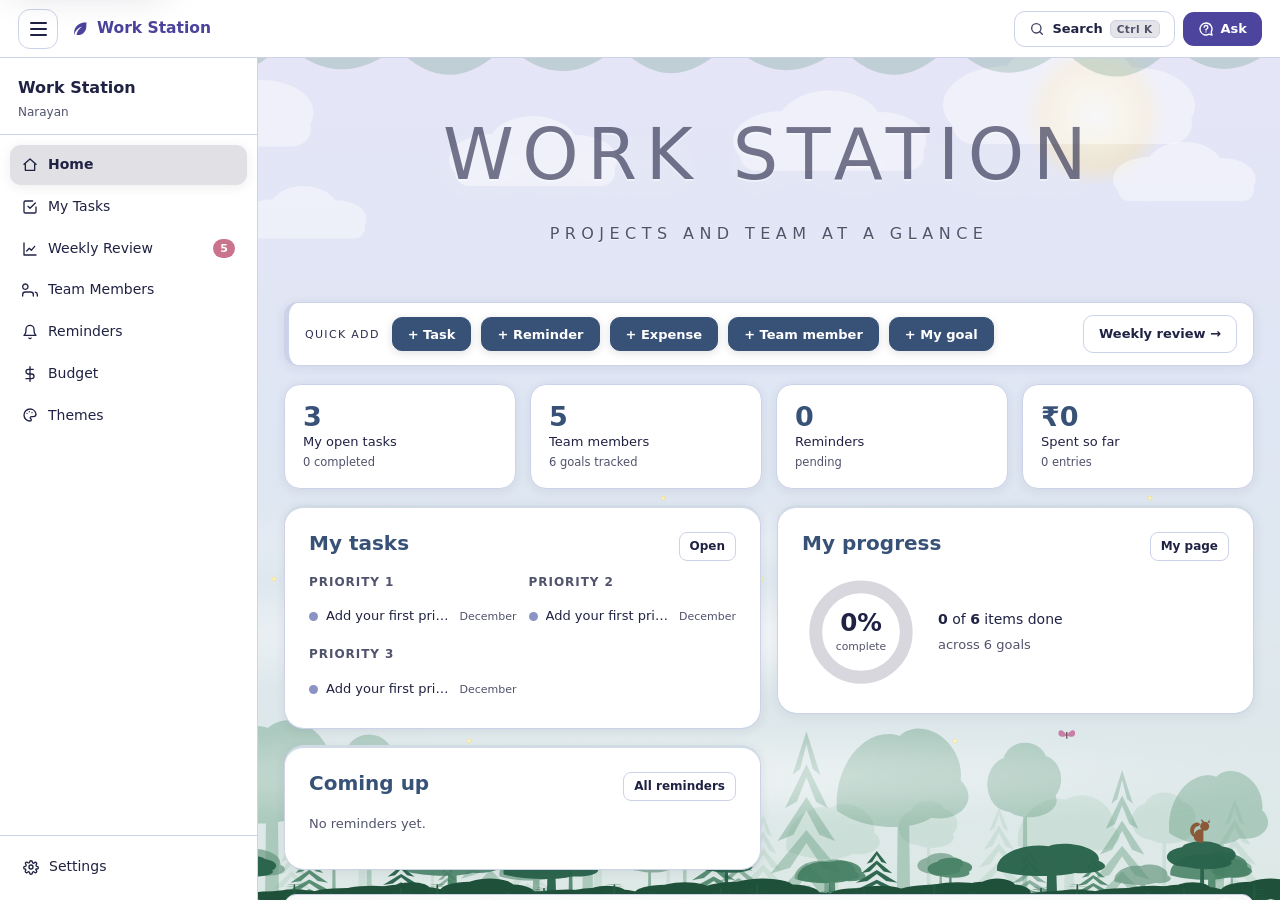
==== commit 0d2081e5: "Add sheet sync, dashboard and polish styling Adds sync.js for pulling tasks and KPIs from the Apps S" ====
--- a/index.html
+++ b/index.html
@@ -11,6 +11,8 @@
 <link rel="stylesheet" href="themes.css">
 <link rel="stylesheet" href="legibility.css">
 <link rel="stylesheet" href="tools.css">
+<link rel="stylesheet" href="polish.css">
+<link rel="stylesheet" href="dashboard.css">
 </head>
 <body class="theme-forest">
 <script>
@@ -27,28 +29,37 @@
   <p id="sky-sub"></p>
 </div>
 
+<!-- A button, not an anchor: every in-page href goes through the
+     router, and "#view" is not a route. -->
+<button class="skip" id="skip" type="button">Skip to the page</button>
+
 <!-- ===== top bar: menu on the left, weather on the right ===== -->
 <header class="topbar">
-  <button class="burger" id="burger" aria-label="Toggle menu">
+  <button class="burger" id="burger" type="button" aria-label="Show or hide the menu"
+          aria-controls="sidebar" aria-expanded="true">
     <span></span><span></span><span></span>
   </button>
   <a class="brand" href="#/" title="Back to the home page">
-    <svg width="17" height="17" viewBox="0 0 24 24" fill="currentColor">
+    <svg width="17" height="17" viewBox="0 0 24 24" fill="currentColor"
+         aria-hidden="true" focusable="false">
       <path d="M21 3C10 3 3 9 3 18c0 1 0 2 .3 3 1-6 5-10 11-12-4 3-7 6-8 12 8 1 14-4 14-13V3z"/>
     </svg>
     Work Station
   </a>
   <span class="spacer"></span>
   <div class="topbar-tools">
-    <button class="tbtn" id="btn-search" title="Search everything  (Ctrl+K)">
+    <button class="tbtn" id="btn-search" type="button" aria-label="Search everything"
+            title="Search everything  (Ctrl+K)">
       <svg width="16" height="16" viewBox="0 0 24 24" fill="none" stroke="currentColor"
-           stroke-width="2" stroke-linecap="round"><circle cx="11" cy="11" r="7"/><path d="M20 20l-4.3-4.3"/></svg>
+           stroke-width="2" stroke-linecap="round" aria-hidden="true" focusable="false"><circle cx="11" cy="11" r="7"/><path d="M20 20l-4.3-4.3"/></svg>
       <span>Search</span>
       <kbd class="tbtn-key">Ctrl K</kbd>
     </button>
-    <button class="tbtn primary" id="btn-ask" title="Ask a question about your records">
+    <button class="tbtn primary" id="btn-ask" type="button" aria-label="Ask a question"
+            title="Ask a question about your records">
       <svg width="16" height="16" viewBox="0 0 24 24" fill="none" stroke="currentColor"
-           stroke-width="2" stroke-linecap="round" stroke-linejoin="round">
+           stroke-width="2" stroke-linecap="round" stroke-linejoin="round"
+           aria-hidden="true" focusable="false">
         <path d="M12 3a9 9 0 1 0 4.5 16.8L21 21l-1.2-4.5A9 9 0 0 0 12 3z"/>
         <path d="M9.2 9.5a2.8 2.8 0 1 1 3.6 2.7c-.5.2-.8.6-.8 1.1v.4"/><path d="M12 16.4h.01"/>
       </svg>
@@ -60,13 +71,16 @@
 <!-- ===== full-screen shell: menu on the left, page on the right ===== -->
 <div class="shell">
   <aside class="sidebar" id="sidebar"></aside>
-  <main id="view" class="view"></main>
+  <main id="view" class="view" tabindex="-1"></main>
 </div>
 <div class="scrim" id="scrim"></div>
 
 <!-- Near trees, animals and weather — drawn IN FRONT of the pages -->
 <div class="foreground" id="foreground" aria-hidden="true"></div>
 
+<!-- Local KPI figures. Gitignored and never pushed, so on the public
+     site this 404s harmlessly and the KPI tables start empty. -->
+<script src="kpi-data.local.js"></script>
 <script src="ambience.js"></script>
 <script src="data.js"></script>
 <script src="ui.js"></script>
@@ -75,6 +89,7 @@
 <script src="review.js"></script>
 <script src="views.js"></script>
 <script src="views2.js"></script>
+<script src="sync.js"></script>
 <script src="app.js"></script>
 <script src="actions2.js"></script>
 <script src="palette.js"></script>
--- a/style.css
+++ b/style.css
@@ -92,7 +92,7 @@
 .topbar{
   position:relative;z-index:30;height:var(--topbar-h);
   display:flex;align-items:center;gap:14px;padding:0 18px;
-  background:rgba(240,242,252,.74);backdrop-filter:blur(12px);
+  background:rgba(240,242,252,.96);
   border-bottom:1px solid rgba(204,210,232,.8);
 }
 .burger{
@@ -121,7 +121,6 @@
   width:var(--rail);flex:none;
   display:flex;flex-direction:column;min-height:0;
   background:linear-gradient(180deg,rgba(247,247,255,.92) 0%,rgba(228,238,232,.92) 100%);
-  backdrop-filter:blur(10px);
   border-right:1px solid rgba(204,210,232,.9);
   transition:margin-left .32s cubic-bezier(.4,0,.2,1);
 }
@@ -177,7 +176,7 @@
 }
 .banner.tall{min-height:min(46vh,380px);display:flex;flex-direction:column;
   justify-content:center;align-items:center;text-align:center;padding:44px 26px 104px}
-.banner.strip{padding:26px 28px 76px}
+.banner.strip{padding:24px 28px 44px}
 
 .banner h1{margin:0;font-size:clamp(28px,3.4vw,44px);font-weight:700;letter-spacing:-.01em;position:relative;z-index:6}
 .banner .sub{margin:8px 0 0;color:var(--ink-soft);font-size:15px;position:relative;z-index:6}
@@ -246,16 +245,15 @@
 .section-head .spacer{flex:1}
 
 /* ==========================================================
-   TEAM ROW — five across, filling the width
-   ========================================================== */
-.team-row{display:grid;grid-template-columns:repeat(5,1fr);gap:16px;align-items:stretch}
-@media(max-width:1180px){.team-row{grid-template-columns:repeat(3,1fr)}}
-@media(max-width:680px){.team-row{grid-template-columns:repeat(2,1fr)}}
+   TEAM ROW — fills the width, wrapping evenly at any size
+   ========================================================== */
+.team-row{display:grid;grid-template-columns:repeat(auto-fill,minmax(212px,1fr));gap:16px;align-items:stretch}
+@media(max-width:520px){.team-row{grid-template-columns:repeat(auto-fill,minmax(155px,1fr));gap:12px}}
 
 .tcard{
   position:relative;overflow:hidden;
   border:1px solid rgba(255,255,255,.85);border-radius:var(--radius);
-  padding:22px 15px 18px;min-height:min(40vh,330px);
+  padding:22px 15px 18px;min-height:300px;
   display:flex;flex-direction:column;align-items:center;text-align:center;
   box-shadow:var(--shadow);
   transition:transform .22s cubic-bezier(.4,0,.2,1),box-shadow .22s ease;
@@ -342,7 +340,7 @@
   display:flex;flex-direction:column;
   transition:transform .22s cubic-bezier(.4,0,.2,1),box-shadow .22s ease;
 }
-.pcard:hover{transform:translateY(-5px);box-shadow:var(--lift)}
+.pcard:hover{box-shadow:var(--lift)}
 .pcard h3{margin:0 0 3px;font-size:17px}
 .pcard .loc{margin:0 0 11px;font-size:12.5px;color:var(--ink-soft)}
 .pcard .obj{font-size:13.5px;color:var(--ink-soft);margin:0 0 12px;flex:1}
--- a/sections.css
+++ b/sections.css
@@ -34,7 +34,7 @@
   border-radius:10px;padding:10px 12px;font-size:13px;margin:12px 0 0}
 
 /* ---------- summary tiles ---------- */
-.tiles{display:grid;grid-template-columns:repeat(auto-fit,minmax(190px,1fr));gap:14px;margin:16px 0 4px}
+.tiles{display:grid;grid-template-columns:repeat(auto-fill,minmax(172px,1fr));gap:14px;margin:16px 0 4px}
 .tile{
   background:rgba(255,255,255,.92);border:1px solid rgba(204,210,232,.9);
   border-radius:16px;padding:16px 18px;box-shadow:var(--shadow);
@@ -48,7 +48,7 @@
 
 /* ---------- home summary panels ---------- */
 .summary-grid{display:grid;grid-template-columns:1.4fr 1fr 1fr;gap:16px;margin-top:16px;align-items:start}
-@media(max-width:1100px){.summary-grid{grid-template-columns:1fr 1fr}}
+@media(max-width:1280px){.summary-grid{grid-template-columns:1fr 1fr}}
 @media(max-width:760px){.summary-grid{grid-template-columns:1fr}}
 
 .mini-cols{display:grid;grid-template-columns:repeat(3,1fr);gap:12px}
@@ -139,14 +139,6 @@
   100% {background:inherit;box-shadow:none}
 }
 
-/* newly created rows glow briefly so they are easy to spot */
-.flash{animation:flashIn 2.1s ease-out both}
-@keyframes flashIn{
-  0%   {background:#fff6cf;box-shadow:0 0 0 3px #f0dd94}
-  60%  {background:#fffdf3;box-shadow:0 0 0 3px rgba(240,221,148,.35)}
-  100% {background:inherit;box-shadow:none}
-}
-
 /* ---------- avatar ring + stat, used inside banners ---------- */
 .ring{
   width:72px;height:72px;border-radius:50%;flex:none;
@@ -164,7 +156,7 @@
 .donut-arc{transition:stroke-dashoffset .7s cubic-bezier(.4,0,.2,1)}
 
 /* ---------- My Tasks: three priority columns ---------- */
-.cols{display:grid;grid-template-columns:repeat(3,1fr);gap:16px;margin-top:18px;align-items:start}
+.cols{display:grid;grid-template-columns:repeat(3,1fr);gap:16px;margin-top:16px;align-items:start}
 @media(max-width:980px){.cols{grid-template-columns:1fr}}
 
 .col{border:1px solid rgba(255,255,255,.85);border-radius:20px;
--- a/ambience.css
+++ b/ambience.css
@@ -12,7 +12,7 @@
 .world{position:fixed;inset:0;z-index:0;overflow:hidden}
 
 /* the foreground sits above the page content but below the top bar */
-.foreground{position:fixed;inset:0;z-index:24;overflow:hidden}
+.foreground{position:fixed;inset:0;z-index:1;overflow:hidden}
 
 /* ---------- sky tints ---------- */
 .tint{position:absolute;inset:0;opacity:0;transition:opacity 1.4s ease}
@@ -90,7 +90,7 @@
    THE TITLE, WRITTEN ACROSS THE SKY
    ========================================================== */
 .sky-title{
-  position:fixed;top:15vh;left:0;right:0;z-index:5;
+  position:fixed;top:11vh;left:0;right:0;z-index:5;
   text-align:center;pointer-events:none;
   opacity:0;transform:translateY(14px);
   transition:opacity .8s ease,transform .8s ease;
@@ -118,7 +118,7 @@
 body.fx-sun  .sky-title h1{color:rgba(150,110,40,.32)}
 
 /* the transparent space on the home page that lets the sky show through */
-.sky-gap{height:44vh;min-height:250px}
+.sky-gap{height:min(30vh,210px);min-height:150px}
 
 /* ==========================================================
    MIST
--- a/themes.css
+++ b/themes.css
@@ -511,14 +511,13 @@
   --edge:rgba(255,255,255,.13);
 }
 body:is(.theme-dark,.theme-digital,.theme-city) :is(.topbar,.sidebar){
-  background:rgba(8,12,22,.72);border-color:var(--edge)}
+  background:#0b1120;border-color:var(--edge)}
 body:is(.theme-dark,.theme-digital,.theme-city) :is(.burger,.btn,.go-btn,.editnote,
   select.status-sel,.mini-sel,.head-chip,.task){
   background:var(--surf-2);border-color:var(--edge);color:var(--ink)}
 body:is(.theme-dark,.theme-digital,.theme-city) :is(.panel,.tile,.col,.lead,
   .tcard,.pcard,.task-card,details.past){
-  background:rgba(255,255,255,.055);border-color:var(--edge);
-  backdrop-filter:blur(3px)}
+  background:#0d1524;border-color:var(--edge)}
 body:is(.theme-dark,.theme-digital,.theme-city) .col-head{
   background:var(--surf-1);border-bottom-color:var(--edge)}
 body:is(.theme-dark,.theme-digital,.theme-city) :is(.sb-link:hover,.task:hover,
@@ -531,7 +530,10 @@
   background:var(--surf-2);border-color:var(--edge);color:var(--ink-soft)}
 body:is(.theme-dark,.theme-digital,.theme-city) .grid-table td{
   border-bottom-color:rgba(255,255,255,.09)}
-body:is(.theme-dark,.theme-digital,.theme-city) .empty{background:var(--surf-1)}
+/* .empty sits straight on the page, not inside a card, so a 5%
+   white film left its wording on the moving scene behind. */
+body:is(.theme-dark,.theme-digital,.theme-city) .empty{
+  background:var(--s0);border-color:var(--edge)}
 body:is(.theme-dark,.theme-digital,.theme-city) [data-edit]:hover{
   background:var(--surf-2);box-shadow:0 0 0 3px var(--surf-1)}
 body:is(.theme-dark,.theme-digital,.theme-city) [data-edit]:focus{
@@ -543,7 +545,7 @@
 
 /* Military and Indian music keep light cards, but their chrome is dark */
 body:is(.theme-military,.theme-indianmusic) :is(.topbar,.sidebar){
-  background:rgba(20,16,8,.55);border-color:rgba(255,255,255,.14)}
+  background:#191408;border-color:rgba(255,255,255,.14)}
 body:is(.theme-military,.theme-indianmusic) .sb-link{color:#f4efe0}
 body:is(.theme-military,.theme-indianmusic) .sb-link:hover{background:rgba(255,255,255,.14)}
 body:is(.theme-military,.theme-indianmusic) .sb-link.active{background:rgba(255,255,255,.20)}
@@ -557,7 +559,7 @@
 
 /* 1. The toolbar was still painting itself white on dark grounds. */
 body:is(.theme-dark,.theme-digital,.theme-city) :is(.toolbar,.filters){
-  background:rgba(9,14,24,.72);border-color:var(--edge)}
+  background:#0d1524;border-color:var(--edge)}
 body:is(.theme-dark,.theme-digital,.theme-city) .f-search{
   background:var(--surf-2);border-color:var(--edge);color:var(--ink)}
 
@@ -565,11 +567,11 @@
       A dark ground under the same borders keeps the mood and the words. */
 body:is(.theme-dark,.theme-digital,.theme-city) :is(.panel,.tile,.col,.lead,
   .tcard,.pcard,.task-card,details.past){
-  background:rgba(9,14,24,.80);backdrop-filter:blur(6px)}
+  background:#0d1524}
 body.theme-digital :is(.panel,.tile,.col,.lead,.tcard,.pcard,.task-card,details.past){
-  background:rgba(4,20,28,.84)}
+  background:#062430}
 body.theme-city :is(.panel,.tile,.col,.lead,.tcard,.pcard,.task-card,details.past){
-  background:rgba(16,20,34,.82)}
+  background:#141a2c}
 
 /* 3. The sidebar heading is dark ink, which vanished on the dark chrome. */
 body:is(.theme-military,.theme-indianmusic) .sb-head{
@@ -587,15 +589,25 @@
 body.theme-home .t-lampcone{right:22%}
 
 /* 5. The page banner carries its own bright forest wash and its own
-      little treeline. On a dark ground that reads as a hole in the page. */
+      little treeline. On a dark ground that reads as a hole in the page.
+
+      It used to be a sheer white film — 10% at the top, 3% at the
+      bottom — so the words in it actually sat on the moving scene
+      behind, and the heading crossed the moon. It is the theme's own
+      card colour now, with the same sheen top to bottom, so the
+      banner still lifts off the page and the text has a ground. */
 body:is(.theme-dark,.theme-digital,.theme-city) .banner{
-  background:linear-gradient(170deg,rgba(255,255,255,.10) 0%,rgba(255,255,255,.05) 60%,
-             rgba(255,255,255,.03) 100%);
+  background:linear-gradient(170deg,
+    color-mix(in srgb, var(--card) 86%, #fff) 0%,
+    var(--card) 58%,
+    color-mix(in srgb, var(--card) 92%, #000) 100%);
   border-color:var(--edge)}
 body:is(.theme-dark,.theme-digital,.theme-city) .banner .trees{opacity:.10 !important;
   filter:brightness(.5) saturate(.4)}
 body:is(.theme-military,.theme-indianmusic) .banner{
-  background:linear-gradient(170deg,rgba(255,255,255,.90) 0%,rgba(255,248,236,.86) 100%)}
+  background:linear-gradient(170deg,
+    color-mix(in srgb, var(--card) 96%, #fff) 0%,
+    color-mix(in srgb, var(--card) 92%, var(--accent)) 100%)}
 
 /* 6. The military stencil was printing over the Settings link. */
 body.theme-military .t-stencil{left:calc(var(--rail) + 24px);bottom:14px}
--- a/legibility.css
+++ b/legibility.css
@@ -26,11 +26,11 @@
    whether the theme is light or dark.
    ========================================================== */
 body[class]{
-  --s0: color-mix(in srgb, var(--card) 78%, transparent);
-  --s1: color-mix(in srgb, var(--card) 94%, transparent);
+  --s0: color-mix(in srgb, var(--card) 97%, transparent);
+  --s1: var(--card);
   --s2: color-mix(in srgb, var(--card) 93%, var(--ink));
   --s3: color-mix(in srgb, var(--card) 86%, var(--ink));
-  --edge: color-mix(in srgb, var(--line) 88%, transparent);
+  --edge: var(--line);
 
   /* Muted text used to be a colour each theme picked by hand, and
      several of them picked one too close to their own card. Deriving
@@ -168,7 +168,7 @@
 
 .page .banner{
   background:linear-gradient(170deg,
-    color-mix(in srgb, var(--card) 92%, transparent) 0%,
+    var(--card) 0%,
     var(--pg-a) 46%,
     var(--pg-b) 100%);
   border-color:var(--edge);
@@ -177,7 +177,7 @@
 .banner .sub{color:var(--ink-quiet)}
 .banner .pill,.page .banner .pill{
   color:var(--pg);
-  background:color-mix(in srgb, var(--card) 88%, transparent);
+  background:var(--card);
   border-color:var(--pg-b);
 }
 
@@ -238,7 +238,7 @@
 body[class] .btn.primary{background:var(--accent);border-color:var(--accent);
   color:var(--card)}
 body[class] .btn.danger{
-  color:color-mix(in srgb, #c9748c 52%, var(--ink));
+  color:color-mix(in srgb, #c9748c 34%, var(--ink));
   border-color:color-mix(in srgb, #c9748c 40%, var(--line));
   background:var(--s1);
 }
--- a/tools.css
+++ b/tools.css
@@ -213,3 +213,215 @@
 /* the modal chrome follows the theme like everything else */
 .modal-head,.modal-foot{background:var(--s2);border-color:var(--edge)}
 .modal-x{color:var(--ink-quiet)}
+
+/* ==========================================================
+   KPI CARDS
+   One card per KPI, sitting on the same palette as the goal
+   cards on the member's page. A meter for the year, then the
+   four quarters. All colours come from the theme tokens.
+   ========================================================== */
+.kpi-grid{
+  display:grid;
+  grid-template-columns:repeat(auto-fill,minmax(330px,1fr));
+  gap:14px;
+  margin-top:4px;
+}
+@media(max-width:700px){
+  .kpi-grid{grid-template-columns:1fr}
+}
+
+.kcard{
+  position:relative;
+  overflow:hidden;
+  display:flex;
+  flex-direction:column;
+  gap:9px;
+  padding:15px 17px 16px;
+  border:1px solid rgba(255,255,255,.85);
+  border-radius:var(--radius);
+  box-shadow:var(--shadow);
+  transition:transform .2s cubic-bezier(.4,0,.2,1),box-shadow .2s ease;
+}
+.kcard:hover{transform:translateY(-4px);box-shadow:var(--lift)}
+.kcard .wm{position:absolute;right:-16px;bottom:-16px;opacity:.11;pointer-events:none}
+
+/* ---------- top row: area, percentage, delete ---------- */
+.kcard-top{display:flex;align-items:center;gap:9px}
+.kcard-area{
+  font-size:10px;
+  font-weight:700;
+  letter-spacing:.09em;
+  text-transform:uppercase;
+  padding:3px 9px;
+  border-radius:999px;
+  background:color-mix(in srgb, var(--card) 74%, transparent);
+  border:1px solid color-mix(in srgb, var(--ink) 12%, transparent);
+  color:color-mix(in srgb, var(--ink) 74%, var(--card));
+}
+.kcard-pct{
+  font-size:21px;
+  font-weight:700;
+  line-height:1;
+  font-variant-numeric:tabular-nums;
+  color:color-mix(in srgb, var(--ink) 82%, var(--card));
+}
+.kcard-pct em{font-style:normal;font-size:12px;font-weight:600;opacity:.72}
+.kcard-pct.k-met {color:color-mix(in srgb, #2f7d5b 62%, var(--ink))}
+.kcard-pct.k-near{color:color-mix(in srgb, #b8862c 66%, var(--ink))}
+.kcard-pct.k-miss{color:color-mix(in srgb, #b3536d 62%, var(--ink))}
+.kcard-pct.none{font-size:17px;opacity:.45}
+
+.kcard-del{
+  flex:none;
+  opacity:0;
+  font-size:16px;
+  transition:opacity .15s ease;
+}
+.kcard:hover .kcard-del{opacity:.75}
+.kcard-del:hover{opacity:1}
+
+/* ---------- the KPI wording ---------- */
+.kcard-name{
+  margin:0;
+  font-size:13.5px;
+  line-height:1.5;
+  color:color-mix(in srgb, var(--ink) 92%, var(--card));
+}
+.kcard-note{
+  margin:0;
+  font-size:11.5px;
+  line-height:1.45;
+  color:color-mix(in srgb, var(--ink) 62%, var(--card));
+}
+
+/* ---------- year meter ---------- */
+.kcard-meter{
+  height:8px;
+  border-radius:999px;
+  overflow:hidden;
+  background:color-mix(in srgb, var(--ink) 13%, transparent);
+  margin-top:2px;
+}
+.kcard-meter i{
+  display:block;
+  height:100%;
+  border-radius:999px;
+  background:color-mix(in srgb, var(--ink) 42%, var(--card));
+  transition:width .45s cubic-bezier(.4,0,.2,1);
+}
+.kcard-meter i.k-met {background:#3d9c73}
+.kcard-meter i.k-near{background:#d2a13f}
+.kcard-meter i.k-miss{background:#c9748c}
+
+.kcard-sum{
+  margin:0;
+  font-size:11.5px;
+  color:color-mix(in srgb, var(--ink) 66%, var(--card));
+}
+.kcard-sum b{
+  font-variant-numeric:tabular-nums;
+  color:color-mix(in srgb, var(--ink) 88%, var(--card));
+}
+.kcard-sum.none{font-style:italic;opacity:.75}
+
+/* ---------- the four quarters ---------- */
+.kcard-quarters{
+  display:grid;
+  grid-template-columns:repeat(4,1fr);
+  gap:6px;
+  margin-top:auto;
+}
+.kq{
+  display:flex;
+  flex-direction:column;
+  align-items:center;
+  gap:2px;
+  padding:6px 4px 7px;
+  border-radius:10px;
+  background:color-mix(in srgb, var(--card) 70%, transparent);
+  border:1px solid color-mix(in srgb, var(--ink) 10%, transparent);
+}
+.kq-lab{
+  font-size:9.5px;
+  font-weight:700;
+  letter-spacing:.1em;
+  text-transform:uppercase;
+  color:color-mix(in srgb, var(--ink) 55%, var(--card));
+}
+.kq-fig{
+  display:flex;
+  align-items:baseline;
+  gap:3px;
+  font-variant-numeric:tabular-nums;
+}
+.kq-a{
+  font-size:14px;
+  font-weight:700;
+  color:color-mix(in srgb, var(--ink) 86%, var(--card));
+  min-width:12px;
+  text-align:center;
+}
+.kq-fig em{
+  font-style:normal;
+  font-size:10.5px;
+  color:color-mix(in srgb, var(--ink) 55%, var(--card));
+}
+.kq.k-met {background:color-mix(in srgb, #3d9c73 22%, var(--card));
+           border-color:color-mix(in srgb, #3d9c73 34%, var(--card))}
+.kq.k-near{background:color-mix(in srgb, #d2a13f 24%, var(--card));
+           border-color:color-mix(in srgb, #d2a13f 36%, var(--card))}
+.kq.k-miss{background:color-mix(in srgb, #c9748c 22%, var(--card));
+           border-color:color-mix(in srgb, #c9748c 34%, var(--card))}
+.kq.k-met  .kq-a{color:color-mix(in srgb, #2f7d5b 58%, var(--ink))}
+.kq.k-near .kq-a{color:color-mix(in srgb, #b8862c 62%, var(--ink))}
+.kq.k-miss .kq-a{color:color-mix(in srgb, #b3536d 58%, var(--ink))}
+
+/* the dark themes give their cards a flat dark ground rather than the
+   palette gradient, exactly as themes.css does for the other cards */
+body:is(.theme-dark,.theme-digital,.theme-city) .kcard{
+  background:#0d1524;
+  border-color:var(--edge);
+}
+body.theme-digital .kcard{background:#062430}
+body.theme-city    .kcard{background:#141a2c}
+
+/* ==========================================================
+   GOOGLE SHEET SYNC  —  the panel at the top of Budget
+   ========================================================== */
+.sync-panel .section-head h2{margin:0;font-size:15px;letter-spacing:.02em}
+.sync-panel .sub{font-size:12.5px;color:var(--ink-soft);line-height:1.55}
+
+.sync-dot{
+  width:8px;height:8px;border-radius:50%;display:inline-block;margin-right:7px;
+  background:var(--ink-soft);
+}
+.sync-dot.on{background:#2f9e5f;box-shadow:0 0 0 3px rgba(47,158,95,.16)}
+.sync-dot.off{background:#c3ab5e;box-shadow:0 0 0 3px rgba(195,171,94,.16)}
+.sync-state{font-size:12px;font-weight:600;color:var(--ink-soft)}
+
+.sync-form{display:grid;gap:12px;grid-template-columns:2fr 1fr}
+@media (max-width:720px){.sync-form{grid-template-columns:1fr}}
+.sync-form label{
+  display:flex;flex-direction:column;gap:5px;
+  font-size:11.5px;font-weight:600;letter-spacing:.03em;
+  text-transform:uppercase;color:var(--ink-soft);
+}
+.sync-form input{
+  font-family:inherit;font-size:13px;padding:9px 12px;color:var(--ink);
+  border:1px solid var(--line);border-radius:10px;background:rgba(255,255,255,.94);
+}
+.sync-form input:focus{outline:none;border-color:var(--accent);box-shadow:0 0 0 3px rgba(0,0,0,.05)}
+
+.sync-out{display:none}
+.sync-out.show{
+  display:block;margin-top:12px;padding:11px 14px;border-radius:12px;
+  font-size:12.5px;line-height:1.6;
+  background:rgba(0,0,0,.035);border:1px solid var(--line);color:var(--ink);
+}
+.sync-out.ok{background:rgba(47,158,95,.10);border-color:rgba(47,158,95,.32)}
+.sync-out.warn{background:rgba(190,120,40,.10);border-color:rgba(190,120,40,.32)}
+.sync-out code{
+  font-size:12px;padding:1px 5px;border-radius:5px;background:rgba(0,0,0,.06);
+}
+.sync-which{font-size:11.5px;opacity:.85}
+.sync-which code{font-size:11.5px;padding:1px 5px;border-radius:5px;background:rgba(0,0,0,.06)}
--- a/polish.css
+++ b/polish.css
@@ -0,0 +1,445 @@
+/* ==========================================================
+   polish.css — loaded last.
+
+   What this file is for
+   ---------------------
+   A quality pass over the whole site: the layout classes the
+   markup asked for but nobody had written, spacing and touch
+   targets, honest hover states, and the accessibility pieces.
+
+   Nothing here changes what the pages say or where they live.
+   Every colour still comes from the theme tokens set up in
+   legibility.css, so all twelve themes move together.
+   ========================================================== */
+
+/* ==========================================================
+   1. THE TWO CLASSES THE MARKUP WAS ALREADY USING
+
+   .two wraps the paired check-in fields and the two
+   performance panels on a member's page. It was never defined,
+   so those pairs stacked full-width instead of sitting side by
+   side, and the page ran twice as long as it needed to.
+
+   .spacer pushes whatever follows it to the far end of a row.
+   It only had flex:1 inside five named parents, so the same
+   span did nothing inside a KPI card or a goal card — the
+   delete cross and the Open button ended up mid-row.
+   ========================================================== */
+.two{display:grid;grid-template-columns:1fr 1fr;gap:16px;align-items:start}
+.two > .field{margin-top:0}
+.two > .field + .field{margin-top:0}
+@media(max-width:860px){
+  .two{grid-template-columns:1fr;gap:14px}
+}
+
+.spacer{flex:1 1 auto;min-width:0}
+
+/* ==========================================================
+   2. SECTION RHYTHM
+   Headings, banners and the rows under them now step down in
+   one consistent scale instead of five different margins.
+   ========================================================== */
+.page > .section-head{margin:24px 0 12px}
+.page > .section-head:first-child{margin-top:0}
+.section-head h2{line-height:1.3}
+.panel .section-head{padding:0;background:none;border:none}
+
+/* the banner sub-line and the crumb above it */
+.banner .sub{max-width:68ch}
+.banner-in{row-gap:12px}
+.crumb{display:inline-block}
+
+/* a page always ends with a little air before the closing line */
+.foot{margin-top:28px}
+
+/* ==========================================================
+   3. CARD FOOTERS
+   The goal card's own footer reused .foot, which legibility.css
+   turns into a bordered card of its own — so it had to be
+   cancelled with inline styles on every card. It has a name of
+   its own now, and lays its chips out properly.
+   ========================================================== */
+.card-foot{
+  display:flex;align-items:center;gap:8px;flex-wrap:wrap;
+  margin-top:auto;padding-top:12px;
+}
+
+/* ==========================================================
+   4. HONEST AFFORDANCE
+   A card that is a link lifts under the pointer. A card that
+   only holds a button does not — it used to lift as well, which
+   read as clickable when it was not.
+   ========================================================== */
+a.tcard,a.tile,a.pcard{cursor:pointer}
+.pcard:hover{transform:none}
+a.pcard:hover{transform:translateY(-4px)}
+
+/* the arrow inside a card that is itself a link is decoration,
+   so it must not look or behave like a second button */
+span.go-btn{cursor:inherit}
+
+/* ==========================================================
+   5. BUTTONS AND TOUCH TARGETS
+   ========================================================== */
+.btn,.tbtn,.f-chip,.ask-chip,.go-btn{
+  min-height:34px;
+  display:inline-flex;align-items:center;justify-content:center;gap:7px;
+}
+.btn.tiny{min-height:28px}
+
+/* the small crosses that remove a row: a real target, and a
+   visible hover, rather than a bare glyph */
+.x{
+  min-width:28px;min-height:28px;
+  display:inline-flex;align-items:center;justify-content:center;
+  border-radius:8px;
+}
+
+/* disabled means disabled, on every button */
+.btn:disabled,.tbtn:disabled,button:disabled{
+  opacity:.45;cursor:not-allowed;transform:none;box-shadow:none;filter:none;
+}
+
+/* the KPI delete cross was invisible until hover, which left it
+   unreachable by touch and by keyboard */
+.kcard-del{opacity:.5}
+.kcard:hover .kcard-del,.kcard-del:focus-visible{opacity:1}
+
+@media(max-width:860px){
+  .btn,.tbtn,.f-chip{min-height:40px;padding-left:14px;padding-right:14px}
+  .btn.tiny{min-height:34px;font-size:12.5px;padding:6px 12px}
+  .x{min-width:38px;min-height:38px}
+  .mini-sel,select.status-sel{min-height:38px;font-size:13px;padding:6px 9px}
+  .sb-link{padding:12px}
+  .task input[type=checkbox],.grid-table input[type=checkbox]{width:20px;height:20px}
+  .toolbar{padding:10px 12px;gap:8px}
+}
+
+/* ==========================================================
+   6. THE TITLE ACROSS THE SKY
+   At 30px with wide letter-spacing the words were wider than a
+   phone, and the browser simply cut them off. They now scale
+   and the spacing closes up with them.
+   ========================================================== */
+.sky-title h1,.sky-title p{overflow-wrap:break-word}
+@media(max-width:760px){
+  .sky-title{top:9vh}
+  .sky-title h1{font-size:clamp(22px,7.4vw,40px);letter-spacing:.07em}
+  .sky-title p{font-size:10.5px;letter-spacing:.16em;margin-top:8px}
+}
+
+/* ==========================================================
+   7. TILES
+   Stat tiles keep one size instead of stretching to fill
+   whatever room is left when a page has only two of them.
+   ========================================================== */
+.tile{display:flex;flex-direction:column;justify-content:center;min-height:88px}
+.tile b{font-variant-numeric:tabular-nums}
+
+/* ==========================================================
+   8. WEEKLY REVIEW
+   The nine blocks used to be shown whether or not they held
+   anything, so six empty cards pushed the real work off screen.
+   Blocks with something in them come first now, and the quiet
+   ones are summed up in a single line at the end.
+   ========================================================== */
+.rv-allclear{display:flex;align-items:flex-start;gap:12px;flex-wrap:wrap}
+.rv-allclear .rv-tick{
+  flex:none;width:26px;height:26px;border-radius:50%;
+  display:flex;align-items:center;justify-content:center;
+  background:color-mix(in srgb, #3d9c73 22%, var(--card));
+  color:color-mix(in srgb, #1f7a55 40%, var(--ink));
+  font-weight:700;font-size:14px;
+}
+.rv-allclear .rv-names{flex:1;min-width:200px;font-size:13.5px;color:var(--ink-quiet)}
+.rv-allclear .rv-names b{color:var(--ink);font-weight:600}
+
+/* ==========================================================
+   9. EMPTY STATES
+   An empty section now offers the one thing you would want to
+   do there, instead of only saying that it is empty.
+   ========================================================== */
+.empty{
+  display:flex;flex-direction:column;align-items:center;gap:12px;
+  padding:26px 22px;line-height:1.5;
+}
+.empty p{margin:0}
+.empty .btn{margin-top:2px}
+.panel > .empty{border:none;background:none;padding:22px 0}
+
+/* ==========================================================
+   10. THE GOOGLE SHEET PANEL
+   Setting up a spreadsheet link is a once-ever job, so an
+   unconnected sheet folds down to a single line and stops
+   sitting between you and your tasks. A connected one stays
+   as it was.
+   ========================================================== */
+details.sync-setup{
+  background:var(--s1);border:1px solid var(--edge);
+  border-radius:14px;box-shadow:var(--shadow);
+  margin:0 0 16px;padding:11px 16px;
+}
+details.sync-setup > summary{
+  cursor:pointer;list-style:none;
+  display:flex;align-items:center;gap:9px;flex-wrap:wrap;
+  font-size:13.5px;color:var(--ink);
+}
+details.sync-setup > summary::-webkit-details-marker{display:none}
+details.sync-setup > summary::after{
+  content:"\25B8";color:var(--ink-quiet);margin-left:auto;
+  transition:transform .2s ease;
+}
+details.sync-setup[open] > summary::after{transform:rotate(90deg)}
+details.sync-setup[open]{padding-bottom:18px}
+details.sync-setup .sync-body{margin-top:14px}
+details.sync-setup > summary b{font-weight:600}
+details.sync-setup > summary .sync-state{margin-left:2px}
+
+/* ==========================================================
+   11. THE STORAGE WARNING
+   The bar is fixed to the bottom and the page area is shortened
+   by a fixed 92px to make room. On a narrow screen the wording
+   wraps to three lines and covered the last row of the page.
+   ========================================================== */
+.warnbar,.errbar{max-height:40vh;overflow-y:auto}
+@media(max-width:760px){
+  body.has-warn .shell{height:calc(100vh - var(--topbar-h) - 156px)}
+}
+
+/* ==========================================================
+   12. MOTION
+   Every card carried its own entry animation with a growing
+   delay, so the last card on a long page arrived half a second
+   after the first. The stagger is capped and the movement is
+   shorter — still a settle, no longer a queue.
+   ========================================================== */
+@keyframes revealUp{from{opacity:0;transform:translateY(12px)}to{opacity:1;transform:none}}
+.reveal{animation-duration:.42s}
+.pop{animation-duration:.26s}
+.view{animation-duration:.32s}
+
+/* one shared, gentler lift for everything that lifts */
+.tcard,.tile,.pcard,.kcard,.theme-card,.task-card{
+  transition:transform .18s ease,box-shadow .18s ease;
+}
+.tcard:hover{transform:translateY(-4px)}
+
+@media (prefers-reduced-motion: reduce){
+  .world,.foreground{opacity:.55}
+  .sky-title{transition:none}
+}
+
+/* ==========================================================
+   13. FOCUS
+   The outline was already there for links and buttons. Cards,
+   editable text and table rows need it too, and it has to sit
+   above the card it belongs to rather than under the next one.
+   ========================================================== */
+a:focus-visible,button:focus-visible,select:focus-visible,
+input:focus-visible,textarea:focus-visible,
+summary:focus-visible,[contenteditable]:focus-visible,[data-act]:focus-visible{
+  outline:2px solid var(--accent);
+  outline-offset:2px;
+  position:relative;z-index:3;
+}
+a.tcard:focus-visible,a.tile:focus-visible,.theme-card:focus-visible{
+  outline-offset:3px;
+}
+/* skip the doubled ring on editable text, which already gets one */
+[data-edit]:focus{outline:none}
+
+/* ==========================================================
+   14. TABLES
+   A wide table scrolls sideways inside its own box. That is
+   right, but it needs to be obvious that it does.
+   ========================================================== */
+.table-wrap{position:relative}
+.table-note{
+  display:none;font-size:11.5px;color:var(--ink-quiet);
+  margin:0 0 8px;
+}
+@media(max-width:900px){.table-note{display:block}}
+
+/* ==========================================================
+   15. LAST DETAILS
+   ========================================================== */
+/* numbers line up in every column that holds them */
+.grid-table .num,.kcard-sum b,.stat b,.ask-stat b{font-variant-numeric:tabular-nums}
+
+/* a long objective or task name must never push a card wider */
+.pcard h3,.pcard .obj,.tc-name,.tc-note,.kcard-name,.tcard h3{
+  overflow-wrap:break-word;min-width:0;
+}
+
+/* the watermark leaf sat under the Open button and the figures.
+   Still there, just quieter. */
+.wm{opacity:.07 !important}
+
+/* The action row wraps rather than stacking: five full-width buttons
+   made a taller block than the page they introduce. Dropping the
+   spacer is what stops the last button being pushed to its own line. */
+@media(max-width:520px){
+  .toolbar{gap:7px;padding:10px 11px}
+  .toolbar .spacer{display:none}
+  .toolbar .tb-label{flex-basis:100%;margin-bottom:0}
+}
+
+/* ==========================================================
+   16. TEXT FOR SCREEN READERS ONLY
+   Two table columns hold a checkbox and a remove button, so
+   they have no visible heading. They still need one.
+   ========================================================== */
+.sr-only{
+  position:absolute;width:1px;height:1px;padding:0;margin:-1px;
+  overflow:hidden;clip:rect(0 0 0 0);white-space:nowrap;border:0;
+}
+
+/* ==========================================================
+   17. PANEL HEADERS
+   A heading, then a spacer, then a small button. The button had
+   no flex rule of its own, so on a narrow column it stole width
+   from the heading and "Coming up" broke across two lines.
+   ========================================================== */
+.section-head{gap:10px}
+.section-head .btn,
+.section-head .rv-count,
+.section-head > .muted{flex:none}
+.section-head .btn{white-space:nowrap}
+.section-head h2{flex:0 1 auto;min-width:0}
+.section-head > span:not(.spacer){min-width:0}
+
+/* on a narrow column the heading keeps its size and the button
+   wraps under it of its own accord */
+@media(max-width:560px){
+  .section-head{align-items:center;row-gap:8px}
+}
+
+/* ==========================================================
+   18. THE ARROW IN A CARD FOOTER
+   Chips first, the way in last. When the row wraps the arrow
+   still belongs at the far end of its own line.
+   ========================================================== */
+.card-foot .go-btn{margin-left:auto}
+
+/* ==========================================================
+   19. A LINK THAT IS DRESSED AS A BUTTON
+
+   legibility.css stops card links coming out in browser-default
+   blue with:
+
+       #view a, .sidebar a, .topbar a { color: inherit }
+
+   That is an ID selector, so it outranks every class rule that
+   follows it — including the one that paints a button. Anything
+   written as <a class="btn"> therefore ignored its own colours
+   and inherited the surrounding text instead. On a plain .btn
+   that passed unnoticed; on a page-coloured .btn.go it meant
+   dark text on a dark button.
+
+   These rules put the button colours back, at a weight that
+   actually beats it.
+   ========================================================== */
+#view a.btn,.sidebar a.btn,.topbar a.btn{color:var(--ink)}
+#view a.btn.go,#view a.btn.green,#view a.btn.leaf,
+#view a.btn.primary{color:var(--card)}
+#view a.btn.danger{color:color-mix(in srgb, #c9748c 34%, var(--ink))}
+
+/* a breadcrumb is a link and should look like one */
+#view .crumb a{color:var(--pg);text-decoration:none}
+#view .crumb a:hover,#view .crumb a:focus-visible{text-decoration:underline;text-underline-offset:3px}
+
+/* ==========================================================
+   20. NATIVE CONTROLS FOLLOW THE THEME
+
+   A date picker's calendar and a dropdown's list are drawn by
+   the browser, not by this stylesheet. On the three dark themes
+   they came up white-on-white until the page said which scheme
+   it is painted in.
+   ========================================================== */
+:root{color-scheme:light}
+body:is(.theme-dark,.theme-digital,.theme-city){color-scheme:dark}
+
+/* ==========================================================
+   21. SKIP TO THE CONTENT
+   Eight menu links stand between the top of the page and the
+   page itself. A keyboard user can now step over them.
+   ========================================================== */
+.skip{
+  position:absolute;left:12px;top:-60px;z-index:100;
+  font-family:inherit;cursor:pointer;
+  background:var(--card);color:var(--ink);
+  border:1px solid var(--edge);border-radius:10px;
+  padding:9px 15px;font-size:13px;font-weight:600;text-decoration:none;
+  box-shadow:var(--lift);transition:top .16s ease;
+}
+.skip:focus{top:10px}
+#view:focus{outline:none}
+#view:focus-visible{outline:2px solid var(--accent);outline-offset:-3px}
+
+/* ==========================================================
+   22. PRINTING
+   The spreadsheet-link panel is setup, not content.
+   ========================================================== */
+@media print{
+  details.sync-setup,.sync-panel,.skip,.table-note{display:none !important}
+  .rv-allclear{break-inside:avoid}
+  a[href^="#"]{text-decoration:none;color:inherit}
+}
+
+/* ==========================================================
+   23. GRID TRACKS THAT ACTUALLY HOLD THEIR SHARE
+
+   A bare "1fr" is minmax(auto, 1fr): the track will not shrink
+   below its own content. The home summary read 1.4fr 1fr 1fr,
+   but the first panel holds three columns of task names, so its
+   min-content pushed the other two down to a sliver and "Coming
+   up" broke across two lines. minmax(0, …) lets a track take
+   its share, and the text inside already ellipsises.
+   ========================================================== */
+.summary-grid{grid-template-columns:minmax(0,2fr) minmax(0,1fr) minmax(0,1fr)}
+@media(max-width:1280px){.summary-grid{grid-template-columns:minmax(0,1fr) minmax(0,1fr)}}
+@media(max-width:760px){.summary-grid{grid-template-columns:minmax(0,1fr)}}
+
+.detail-grid{grid-template-columns:minmax(0,1.55fr) minmax(0,1fr)}
+@media(max-width:900px){.detail-grid{grid-template-columns:minmax(0,1fr)}}
+
+.cols{grid-template-columns:repeat(3,minmax(0,1fr))}
+@media(max-width:980px){.cols{grid-template-columns:minmax(0,1fr)}}
+
+/* three priority columns where there is room for three, two where
+   there is not — the panel decides, not the window width */
+.mini-cols{grid-template-columns:repeat(auto-fit,minmax(175px,1fr))}
+@media(max-width:620px){.mini-cols{grid-template-columns:minmax(0,1fr)}}
+
+.kcard-quarters{grid-template-columns:repeat(4,minmax(0,1fr))}
+.map-grid{grid-template-columns:repeat(auto-fit,minmax(0,1fr))}
+
+/* ==========================================================
+   24. TILES AND REVIEW BLOCKS FILL THE ROW
+
+   auto-fill leaves the tracks nothing sits in standing, so a row
+   of four tiles ended with two tile-widths of nothing. auto-fit
+   collapses them and the tiles that are there share the row.
+   ========================================================== */
+.tiles{grid-template-columns:repeat(auto-fit,minmax(170px,1fr))}
+.rv-grid{grid-template-columns:repeat(auto-fit,minmax(320px,1fr))}
+/* no breakpoint needed: at 170px minimum the tiles fall to two
+   across on a phone and one on the narrowest of them */
+
+/* a name that has been shortened to fit says so on hover */
+.mini-row .t[title]{cursor:help}
+
+/* ==========================================================
+   25. THE MIST INSIDE A BANNER, ON A DARK GROUND
+
+   Every banner carries two soft white mist bands from the
+   forest — 85% white, 150% of the banner wide, sitting right
+   where the heading is. On the light themes they read as depth
+   above the treeline. On the three dark ones they came out as a
+   bright smear straight through the title.
+
+   themes.css already dims the little treeline in the same
+   banners; the mist was missed.
+   ========================================================== */
+body:is(.theme-dark,.theme-digital,.theme-city) .banner .mist{opacity:.05}
+body:is(.theme-dark,.theme-digital,.theme-city) .banner .firefly{opacity:.5}
--- a/dashboard.css
+++ b/dashboard.css
@@ -0,0 +1,351 @@
+/* ==========================================================
+   dashboard.css — the overview at the top of My Tasks, and the
+   colour coding that runs from it down through the task list.
+
+   Three states, three colours, used everywhere on the page:
+
+     Needs attention   rose    #c9748c   open and past its due date
+     On track          amber   #d2a13f   open and still in time
+     Completed         green   #3d9c73   finished
+
+   Those three hues are already the app's own — the status chips,
+   the KPI quarters and the weekly review edges use them. Nothing
+   new is introduced here.
+
+   Every colour below is mixed against the theme's --card and
+   --ink, so the tints stay mild on the light themes and turn into
+   deep, quiet washes on the dark ones without being written out
+   twelve times.
+
+   Loaded last, and the card and column rules are written with a
+   body[class] prefix, because themes.css paints .task-card and
+   .col from a higher-specificity selector on the three dark
+   themes and would otherwise win.
+   ========================================================== */
+
+body[class]{
+  --st-risk : #c9748c;
+  --st-track: #d2a13f;
+  --st-done : #3d9c73;
+}
+
+/* ==========================================================
+   1. THE OVERVIEW
+
+   Four figures across the top, then four panels in a strict
+   two-by-two grid. Two rules keep it from looking accidental:
+
+     - the tiles are equal fractions of the row, so four of them
+       are always exactly the same width
+     - the panels stretch to the tallest in their row, so a row
+       never has one deep panel and one shallow one beside it
+
+   Both were wrong in the first version of this page.
+   ========================================================== */
+.dash-tiles{
+  grid-template-columns:repeat(4,minmax(0,1fr));
+  gap:14px;
+  margin:0 0 16px;
+}
+.dash-tiles .tile{min-height:100px}
+@media(max-width:1000px){.dash-tiles{grid-template-columns:repeat(2,minmax(0,1fr))}}
+@media(max-width:359px){.dash-tiles{grid-template-columns:minmax(0,1fr)}}
+
+/* the figure in a tile takes its state's colour; the label under
+   it stays ordinary ink, so the number is the only thing shouting */
+.tile.st-risk  b{color:color-mix(in srgb, var(--st-risk)  56%, var(--ink))}
+.tile.st-track b{color:color-mix(in srgb, var(--st-track) 62%, var(--ink))}
+.tile.st-done  b{color:color-mix(in srgb, var(--st-done)  56%, var(--ink))}
+
+.dash-grid{
+  display:grid;
+  grid-template-columns:repeat(2,minmax(0,1fr));
+  gap:16px;
+  align-items:stretch;          /* both panels in a row match */
+  margin-bottom:8px;
+}
+@media(max-width:900px){.dash-grid{grid-template-columns:minmax(0,1fr)}}
+
+.dash-panel{
+  display:flex;flex-direction:column;
+  padding:18px 20px;
+}
+.dash-grid .section-head{margin:0 0 14px;flex:none}
+.dash-grid .section-head h2{font-size:16px}
+
+/* the body of a panel takes the slack, so four panels of
+   different content still line up top and bottom */
+.dash-ring,.dash-urgent,.dash-bars{flex:1;min-height:0}
+
+/* ==========================================================
+   2. THE WHEEL
+   Three wedges, the total in the middle, and the figures beside
+   it. Nothing here asks you to judge a quantity by eye.
+
+   Called .stwheel and not .ring: sections.css already owns
+   .ring for the round avatar in a banner, which carries a pale
+   mint gradient and a white inset ring. An SVG borrowing that
+   name picked up both, and the donut came out sitting on a
+   mint disc with a ring around it.
+   ========================================================== */
+body[class]{--stwheel-track:color-mix(in srgb, var(--card) 86%, var(--ink))}
+
+.dash-ring{
+  display:flex;align-items:center;gap:22px;flex-wrap:wrap;
+  justify-content:center;
+}
+.stwheel{width:150px;height:150px;flex:none}
+.stwheel-arc{transition:stroke-dasharray .5s cubic-bezier(.4,0,.2,1)}
+.stwheel-total{
+  font-size:34px;font-weight:700;fill:var(--ink);
+  font-variant-numeric:tabular-nums;
+}
+.stwheel-cap{font-size:11.5px;fill:var(--ink-quiet)}
+
+.stwheel-key{flex:1;min-width:186px;display:flex;flex-direction:column;gap:2px}
+.stwheel-row{
+  display:grid;grid-template-columns:12px minmax(0,1fr) auto auto;
+  align-items:center;gap:10px;
+  padding:8px 0;font-size:13px;
+}
+.stwheel-row + .stwheel-row{border-top:1px dashed var(--edge)}
+.stwheel-row i{width:12px;height:12px;border-radius:4px}
+.stwheel-row .sb-risk {background:var(--st-risk)}
+.stwheel-row .sb-track{background:var(--st-track)}
+.stwheel-row .sb-done {background:var(--st-done)}
+.stwheel-lab{color:var(--ink);overflow:hidden;text-overflow:ellipsis;white-space:nowrap}
+.stwheel-num{
+  font-size:16px;color:var(--ink);
+  font-variant-numeric:tabular-nums;min-width:22px;text-align:right;
+}
+.stwheel-pct{
+  font-size:12px;color:var(--ink-quiet);
+  font-variant-numeric:tabular-nums;min-width:34px;text-align:right;
+}
+
+/* ==========================================================
+   3. WHAT NEEDS YOU NOW
+   The tasks themselves, named, oldest first. A count tells you
+   there is a problem; this tells you which one.
+   ========================================================== */
+.dash-urgent{display:flex;flex-direction:column;overflow-y:auto}
+.urg-head{
+  margin:2px 0 4px;font-size:10.5px;font-weight:700;
+  letter-spacing:.11em;text-transform:uppercase;
+  color:color-mix(in srgb, var(--ink-soft) 24%, var(--ink));
+}
+.urg-head span{
+  display:inline-block;margin-left:5px;padding:1px 6px;border-radius:999px;
+  background:color-mix(in srgb, var(--card) 84%, var(--ink));
+  color:var(--ink);font-size:10px;
+}
+.urg-head + .urg-row{border-top:none}
+.urg-row{
+  display:grid;grid-template-columns:9px minmax(0,1fr) auto auto;
+  align-items:center;gap:9px;padding:7px 0;font-size:13px;
+}
+.urg-row + .urg-row{border-top:1px dashed var(--edge)}
+.urg-row .dot{width:9px;height:9px}
+.urg-row .dot.s-risk {background:var(--st-risk)}
+.urg-row .dot.s-track{background:var(--st-track)}
+.urg-name{color:var(--ink);overflow:hidden;text-overflow:ellipsis;white-space:nowrap}
+.urg-pri{
+  font-size:10.5px;font-weight:700;letter-spacing:.04em;
+  padding:2px 7px;border-radius:6px;
+  background:color-mix(in srgb, var(--card) 88%, var(--ink));
+  color:var(--ink-quiet);
+}
+.urg-when{font-size:11.5px;white-space:nowrap;min-width:76px;text-align:right}
+.urg-when.s-risk {color:color-mix(in srgb, var(--st-risk)  34%, var(--ink))}
+.urg-when.s-track{color:color-mix(in srgb, var(--st-track) 30%, var(--ink))}
+.urg-more{
+  margin:8px 0 2px;font-size:12px;color:var(--ink-quiet);
+}
+.urg-head:not(:first-child){margin-top:14px}
+
+.urg-clear{
+  flex:1;display:flex;align-items:center;justify-content:center;
+  gap:12px;text-align:left;
+}
+.urg-clear p{margin:0;font-size:13.5px;color:var(--ink-quiet);max-width:30ch}
+.urg-tick{
+  flex:none;width:30px;height:30px;border-radius:50%;
+  display:flex;align-items:center;justify-content:center;
+  background:color-mix(in srgb, var(--st-done) 22%, var(--card));
+  color:color-mix(in srgb, var(--st-done) 44%, var(--ink));
+  font-weight:700;font-size:15px;
+}
+
+.dash-foot{
+  margin:14px 0 0;padding-top:12px;flex:none;
+  border-top:1px solid var(--edge);
+  font-size:12.5px;line-height:1.5;color:var(--ink-quiet);
+}
+.dash-foot b{color:var(--ink)}
+
+/* ---------- the months list, capped so it cannot outgrow the
+     panel beside it ---------- */
+.dash-months{max-height:250px;overflow-y:auto;padding-right:2px}
+
+/* ==========================================================
+   4. THE BAR
+   One component, three bands. Used for the whole board, for each
+   priority, for each month, and again under every column head.
+   ========================================================== */
+.sbar{
+  display:flex;height:9px;border-radius:999px;overflow:hidden;
+  background:color-mix(in srgb, var(--card) 88%, var(--ink));
+  min-width:0;
+}
+.sbar.big{height:14px}
+.sbar.none{opacity:.5}
+.sbar i{display:block;height:100%;transition:width .45s cubic-bezier(.4,0,.2,1)}
+.sbar .sb-risk {background:var(--st-risk)}
+.sbar .sb-track{background:var(--st-track)}
+.sbar .sb-done {background:var(--st-done)}
+
+/* a labelled row: what it is, how it is going, how far along */
+.bar-row{
+  display:grid;grid-template-columns:88px minmax(0,1fr) 44px;
+  align-items:center;gap:11px;padding:6px 0;
+}
+.bar-row + .bar-row{border-top:1px dashed var(--edge)}
+.bar-lab{
+  font-size:12.5px;color:var(--ink);
+  overflow:hidden;text-overflow:ellipsis;white-space:nowrap;
+}
+.bar-num{
+  font-size:12px;text-align:right;color:var(--ink-quiet);
+  font-variant-numeric:tabular-nums;
+}
+@media(max-width:420px){
+  .bar-row{grid-template-columns:70px minmax(0,1fr) 40px;gap:8px}
+}
+
+/* ==========================================================
+   5. THE STATE CHIP ON A CARD
+   The card's colour is never the only thing saying how a task is
+   doing — this says it in words, and it replaced a chip that
+   only repeated the status dropdown two rows above it.
+   ========================================================== */
+.status.st-risk {background:color-mix(in srgb, var(--card) 84%, var(--st-risk));
+                 color:color-mix(in srgb, var(--st-risk) 30%, var(--ink));
+                 border-color:color-mix(in srgb, var(--card) 62%, var(--st-risk))}
+.status.st-track{background:color-mix(in srgb, var(--card) 84%, var(--st-track));
+                 color:color-mix(in srgb, var(--st-track) 26%, var(--ink));
+                 border-color:color-mix(in srgb, var(--card) 62%, var(--st-track))}
+.status.st-done {background:color-mix(in srgb, var(--card) 84%, var(--st-done));
+                 color:color-mix(in srgb, var(--st-done) 30%, var(--ink));
+                 border-color:color-mix(in srgb, var(--card) 62%, var(--st-done))}
+
+/* ==========================================================
+   6. THE TASK CARDS
+   A mild wash of the state's colour, and a firmer edge down the
+   left in the same hue — the edge is what makes a column
+   scannable at a glance, and it survives being printed in grey.
+   ========================================================== */
+body[class] .task-card{
+  border-left:4px solid transparent;
+  transition:background .2s ease,border-color .2s ease,
+             transform .18s ease,box-shadow .18s ease;
+}
+body[class] .task-card.t-risk{
+  background:color-mix(in srgb, var(--card) 85%, var(--st-risk));
+  border-color:color-mix(in srgb, var(--card) 66%, var(--st-risk));
+  border-left-color:var(--st-risk);
+}
+body[class] .task-card.t-track{
+  background:color-mix(in srgb, var(--card) 91%, var(--st-track));
+  border-color:color-mix(in srgb, var(--card) 66%, var(--st-track));
+  border-left-color:var(--st-track);
+}
+body[class] .task-card.t-done{
+  background:color-mix(in srgb, var(--card) 89%, var(--st-done));
+  border-color:color-mix(in srgb, var(--card) 68%, var(--st-done));
+  border-left-color:var(--st-done);
+}
+
+/* A finished card used to be faded to 62%, which made the one
+   thing you had achieved the hardest thing to read. The green and
+   the struck-through name already say it is done. */
+body[class] .task-card.is-done{opacity:1}
+.task-card.is-done .tc-name{text-decoration:line-through}
+.task-card.is-done .tc-note{opacity:.75}
+
+/* ==========================================================
+   7. THE PRIORITY COLUMNS
+   One colour for all three, at three strengths: Priority 1 the
+   firmest, Priority 3 the lightest. It is mixed towards the
+   theme's own ink rather than towards a hue, so the column stays
+   a cool, quiet ground and the warm state colours on the cards
+   sitting in it stay easy to pick out. The coloured edge along
+   the top is the page's own colour.
+   ========================================================== */
+body[class] .col{border-top:3px solid transparent}
+body[class] .col.pri-1{
+  background:color-mix(in srgb, var(--card) 88%, var(--ink));
+  border-top-color:var(--pg);
+}
+body[class] .col.pri-2{
+  background:color-mix(in srgb, var(--card) 93%, var(--ink));
+  border-top-color:color-mix(in srgb, var(--pg) 60%, var(--card));
+}
+body[class] .col.pri-3{
+  background:color-mix(in srgb, var(--card) 97%, var(--ink));
+  border-top-color:color-mix(in srgb, var(--pg) 30%, var(--card));
+}
+
+/* The head is the widest piece of a column you actually see — the
+   cards cover the rest — so that is where the priority colour has
+   to carry. Same colour as the column beneath it, two steps up. */
+body[class] .col .col-head{border-bottom-color:var(--edge)}
+body[class] .col.pri-1 .col-head{background:color-mix(in srgb, var(--card) 74%, var(--ink))}
+body[class] .col.pri-2 .col-head{background:color-mix(in srgb, var(--card) 84%, var(--ink))}
+body[class] .col.pri-3 .col-head{background:color-mix(in srgb, var(--card) 92%, var(--ink))}
+
+/* the column's own bar, tucked under the head */
+.col > .sbar{
+  height:5px;border-radius:0;
+  background:color-mix(in srgb, var(--card) 78%, var(--ink));
+}
+
+/* the cards need a little more room from a tinted wall */
+.col-body{padding:14px 13px}
+
+/* ==========================================================
+   8. THE BOTTOM ROW OF A CARD
+   Due date on the left; how it is doing and which priority it
+   is on the right. Grouped, so when the card is narrow the two
+   of them wrap together instead of the priority picker dropping
+   onto a line of its own.
+   ========================================================== */
+.tc-meta{
+  margin-left:auto;
+  display:inline-flex;align-items:center;gap:7px;flex-wrap:wrap;
+  justify-content:flex-end;
+}
+.tc-bot{row-gap:7px}
+
+/* The column heads carry a tint now, so the line under the title
+   needs a firmer ink than the ordinary muted grey to stay clear of
+   4.5:1 on the darkest of the three. */
+body[class] .col .col-head p{color:color-mix(in srgb, var(--ink-soft) 30%, var(--ink))}
+
+/* the drag handle sits on a tinted card rather than a white one */
+body[class] .task-card .grip{color:color-mix(in srgb, var(--ink) 74%, var(--card))}
+body[class] .task-card:hover .grip{color:var(--ink)}
+
+/* ==========================================================
+   9. PRINTING
+   The ring and the bars are the point of the overview, so they
+   have to survive a printer that drops background colours.
+   ========================================================== */
+@media print{
+  .sbar,.sbar i,.stwheel-row i,.urg-row .dot{
+    -webkit-print-color-adjust:exact;print-color-adjust:exact;
+  }
+  .dash-grid{display:block}
+  .dash-panel{margin-bottom:10px;break-inside:avoid;min-height:0}
+  .dash-months,.dash-urgent{max-height:none;overflow:visible}
+  .task-card{break-inside:avoid}
+}
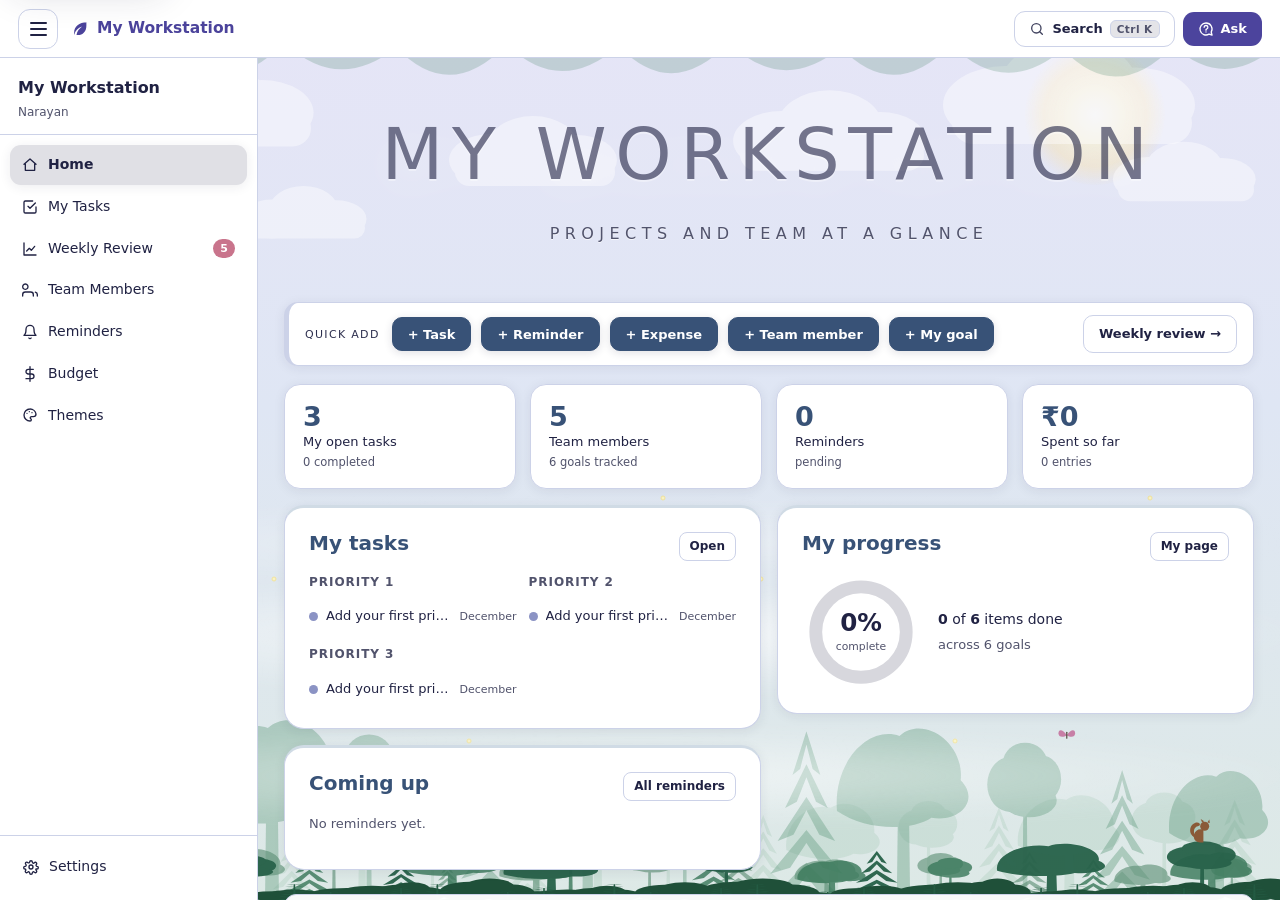
==== commit 51e4c9de: "Rename site to My Workstation Co-Authored-By: Claude Opus 5.5 <noreply@anthropic.com>" ====
--- a/index.html
+++ b/index.html
@@ -3,7 +3,7 @@
 <head>
 <meta charset="UTF-8">
 <meta name="viewport" content="width=device-width, initial-scale=1">
-<title>Work Station</title>
+<title>My Workstation</title>
 <link rel="stylesheet" href="style.css">
 <link rel="stylesheet" href="sections.css">
 <link rel="stylesheet" href="ambience.css">
@@ -25,7 +25,7 @@
 
 <!-- The title, lettered across the sky above the treeline -->
 <div class="sky-title" id="skytitle" aria-hidden="true">
-  <h1 id="sky-h1">Work Station</h1>
+  <h1 id="sky-h1">My Workstation</h1>
   <p id="sky-sub"></p>
 </div>
 
@@ -44,7 +44,7 @@
          aria-hidden="true" focusable="false">
       <path d="M21 3C10 3 3 9 3 18c0 1 0 2 .3 3 1-6 5-10 11-12-4 3-7 6-8 12 8 1 14-4 14-13V3z"/>
     </svg>
-    Work Station
+    My Workstation
   </a>
   <span class="spacer"></span>
   <div class="topbar-tools">
--- a/style.css
+++ b/style.css
@@ -1,5 +1,5 @@
 /* ==========================================================
-   Work Station — full-screen forest theme
+   My Workstation — full-screen forest theme
    ========================================================== */
 
 :root{
--- a/sections.css
+++ b/sections.css
@@ -1,5 +1,5 @@
 /* ==========================================================
-   Work Station — styles for My Tasks, Team, Reminders,
+   My Workstation — styles for My Tasks, Team, Reminders,
    Budget, Settings and the storage warning.
    Loaded after style.css.
    ========================================================== */
--- a/enhance.css
+++ b/enhance.css
@@ -1,5 +1,5 @@
 /* ==========================================================
-   Work Station — the newer pieces
+   My Workstation — the newer pieces
    Toasts, modal, importer, jump box, weekly review,
    task dates, drag and drop, filters, printing.
    Uses the same colours and radii as style.css.
